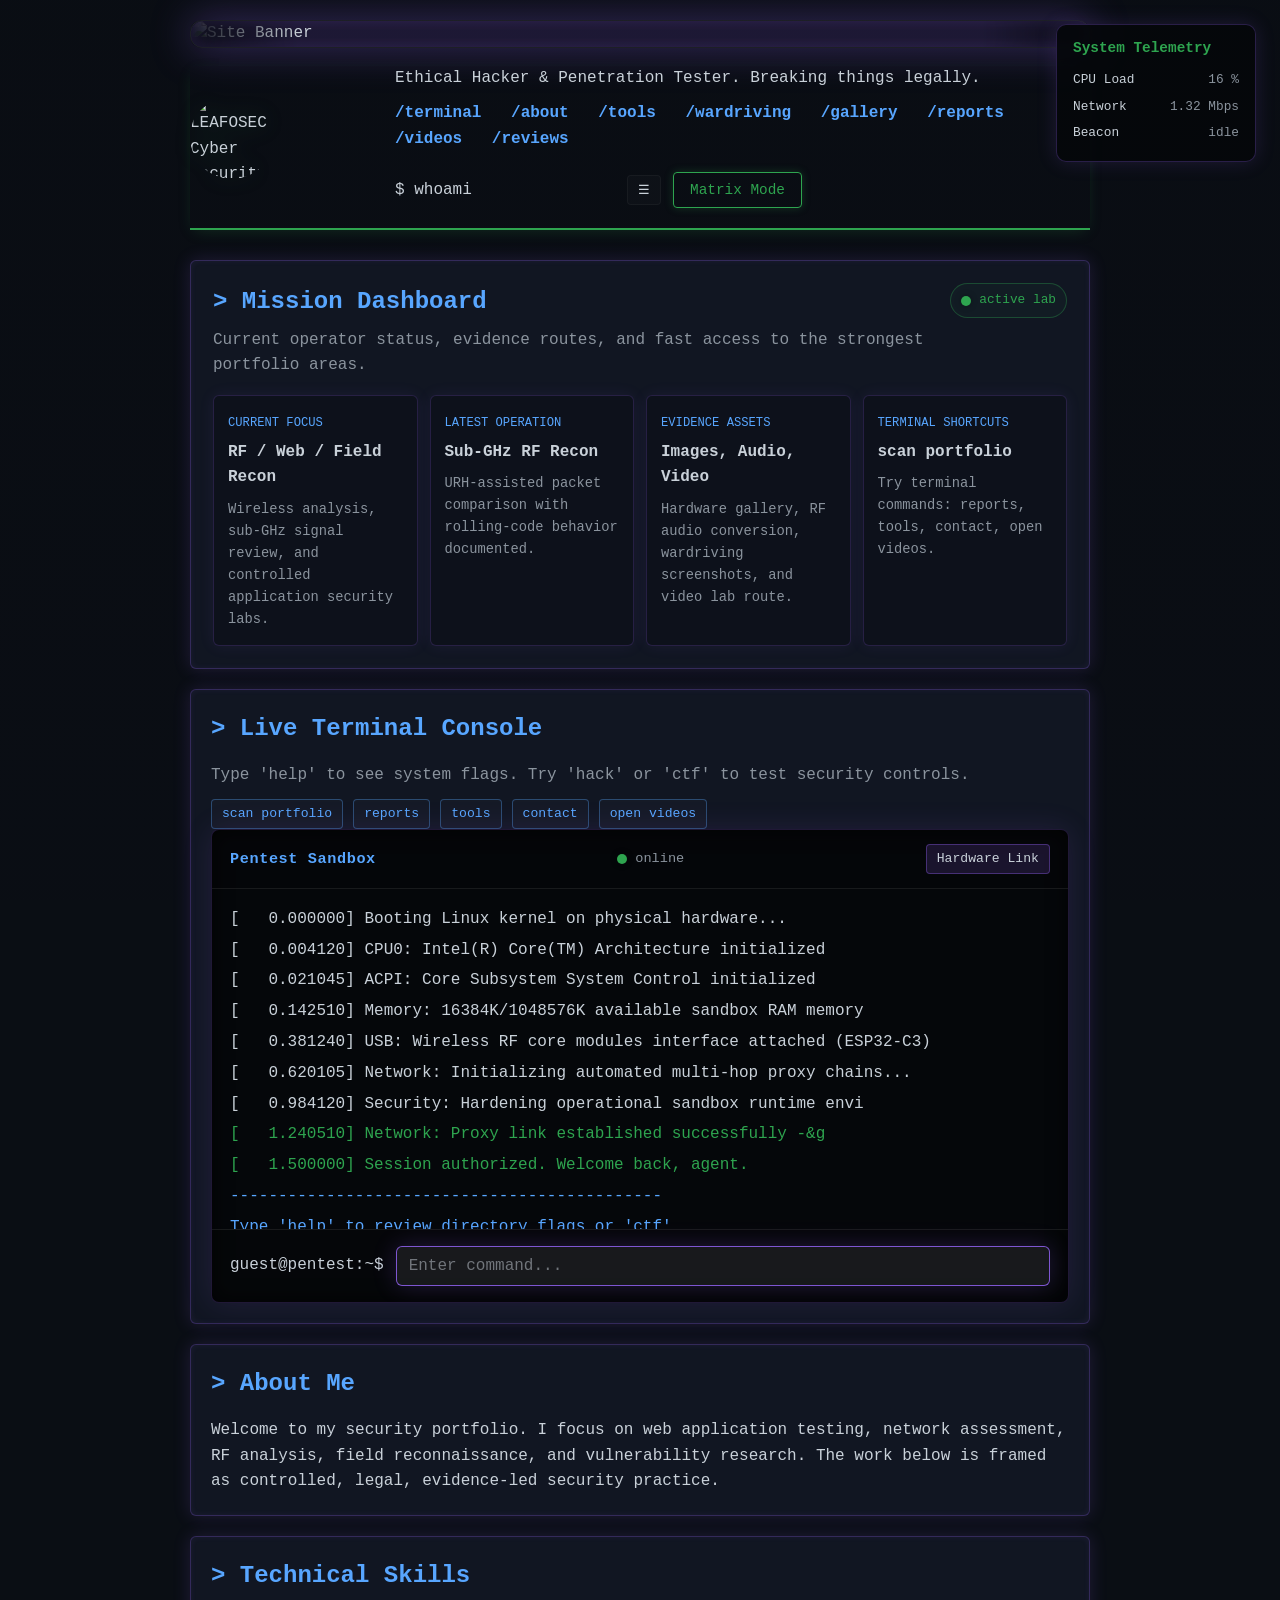
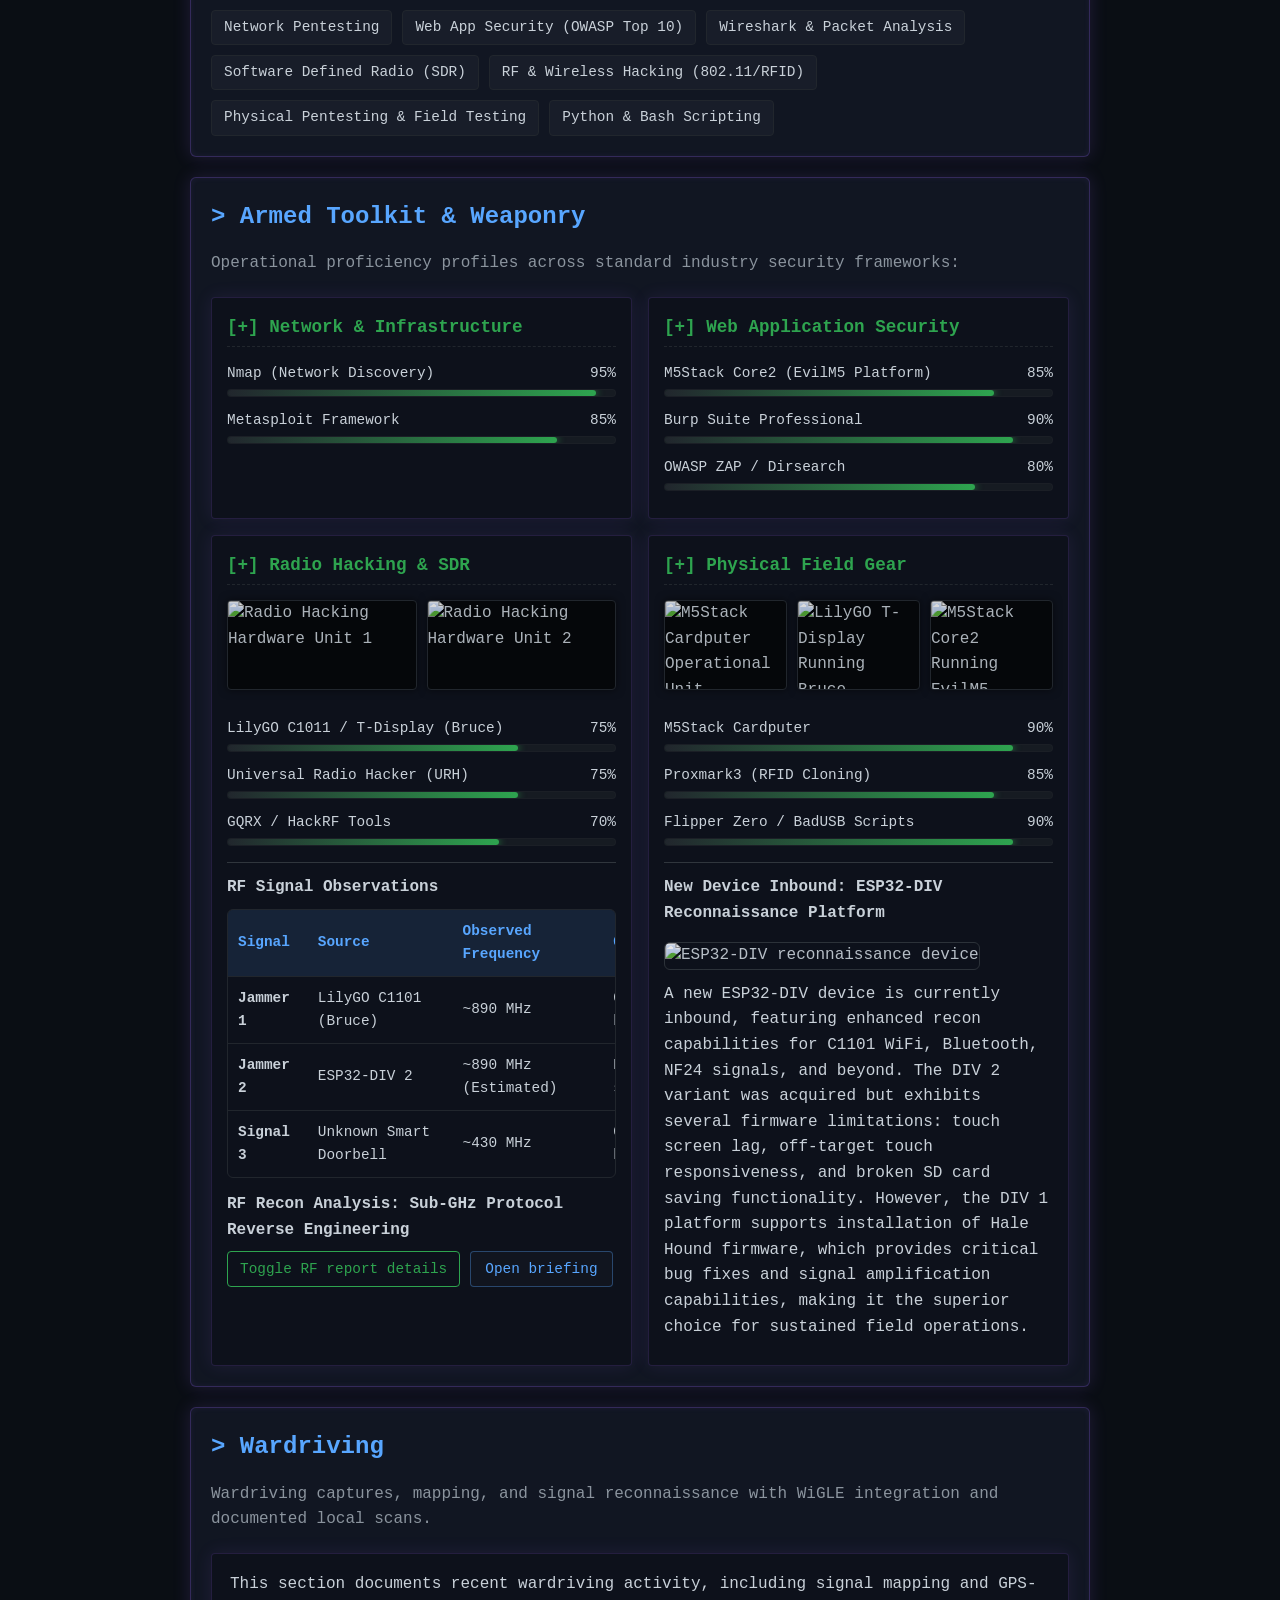
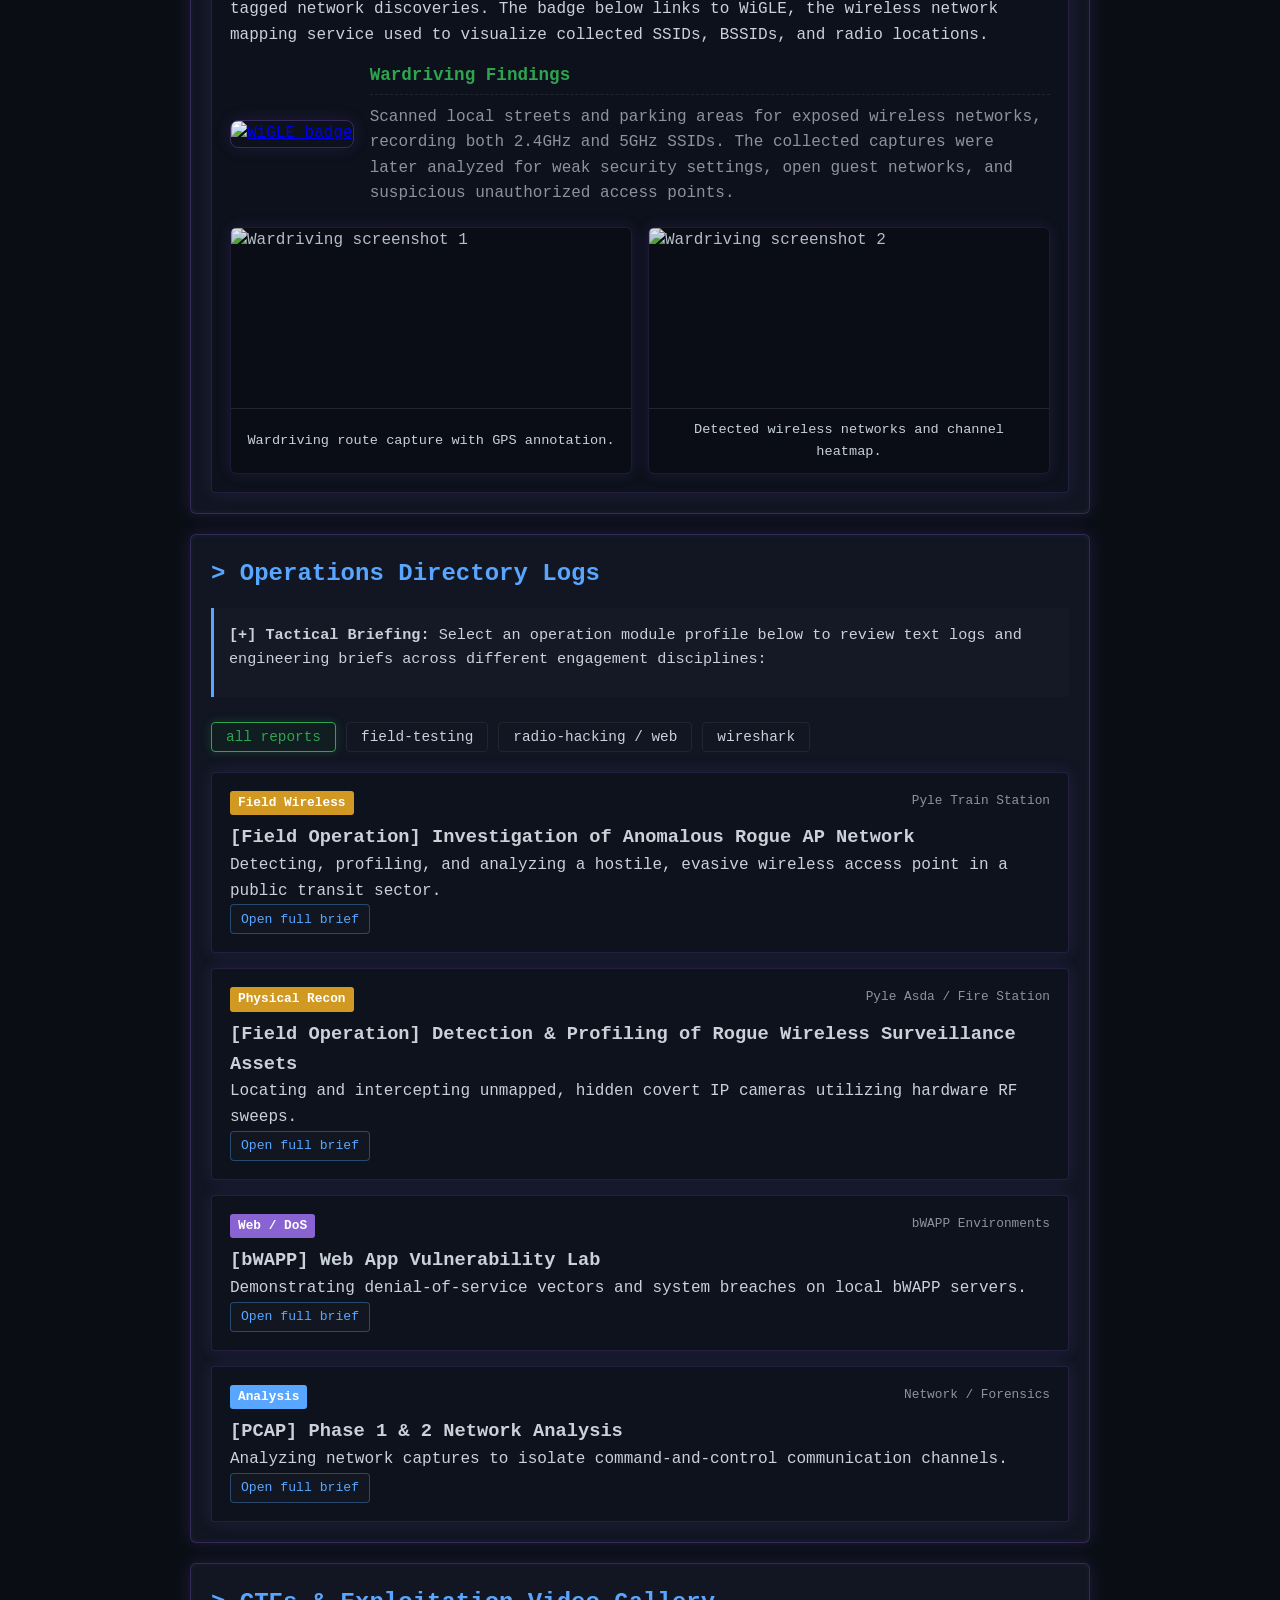
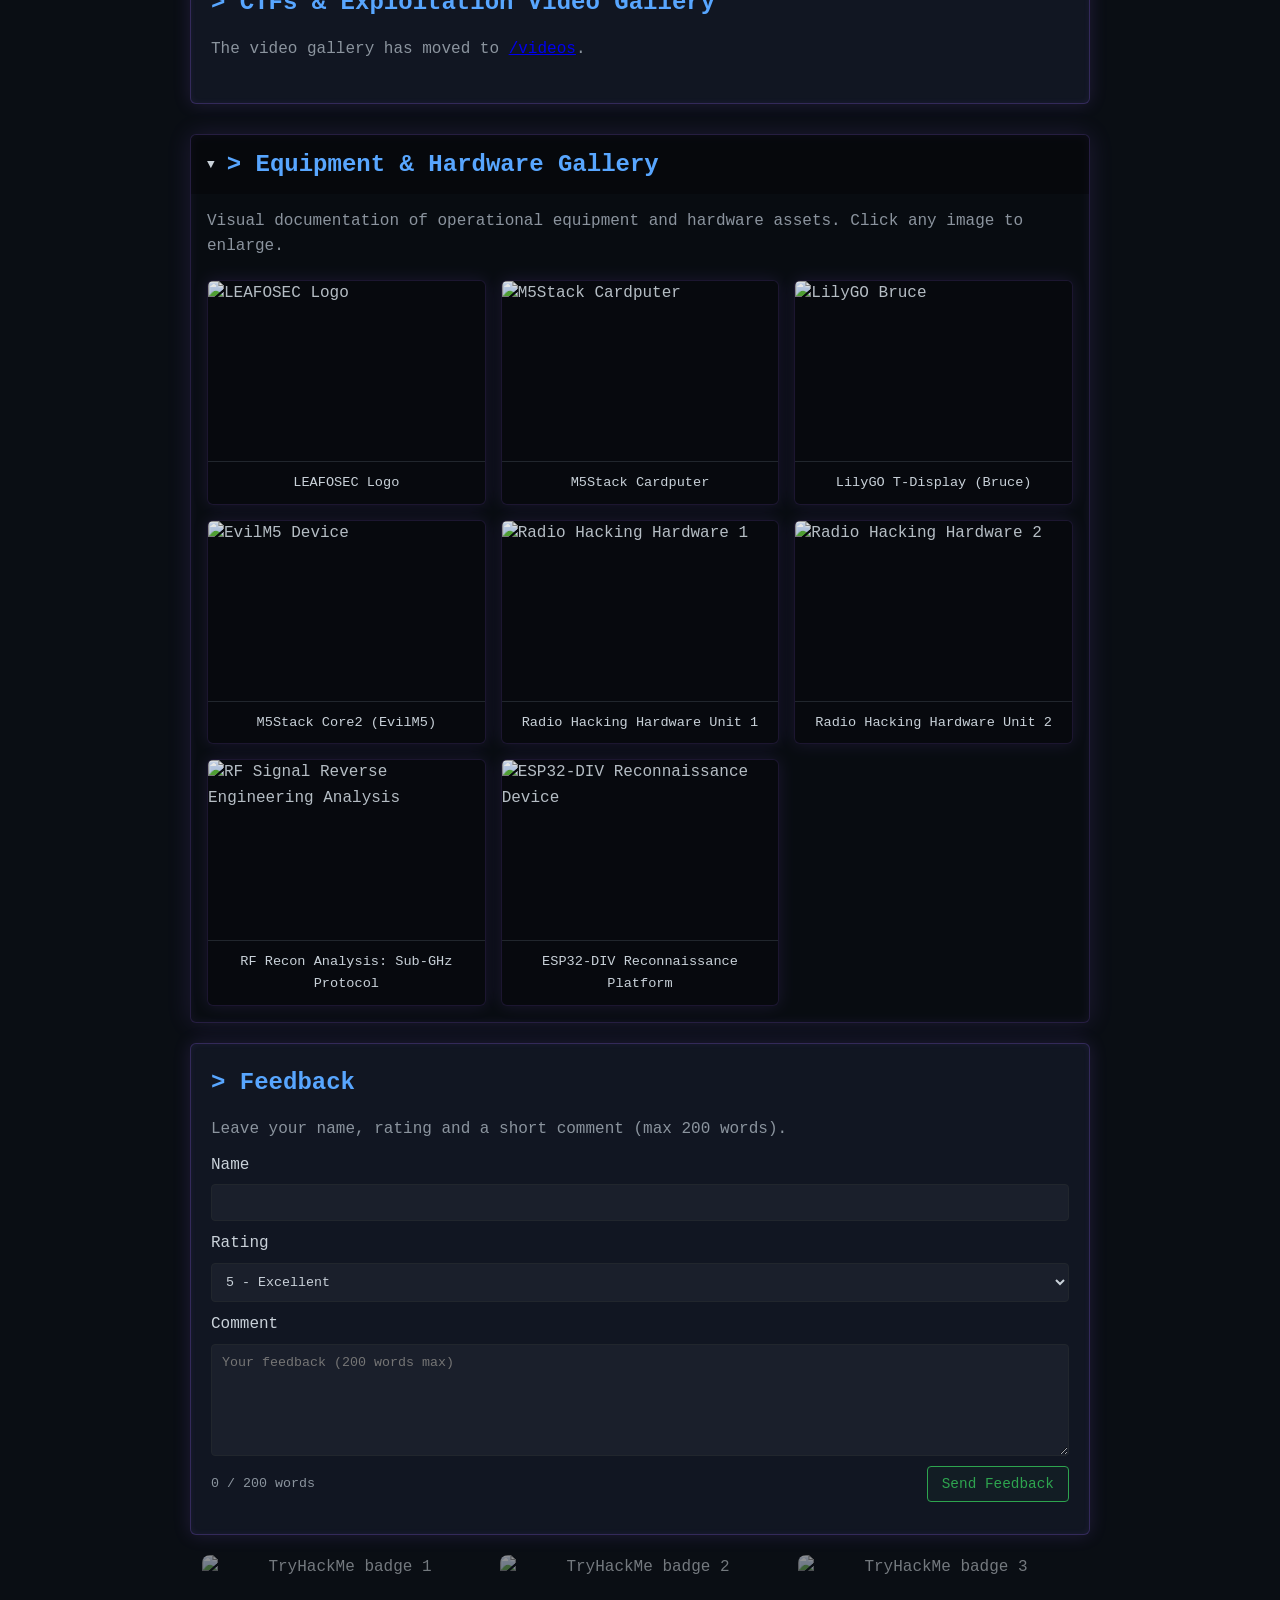
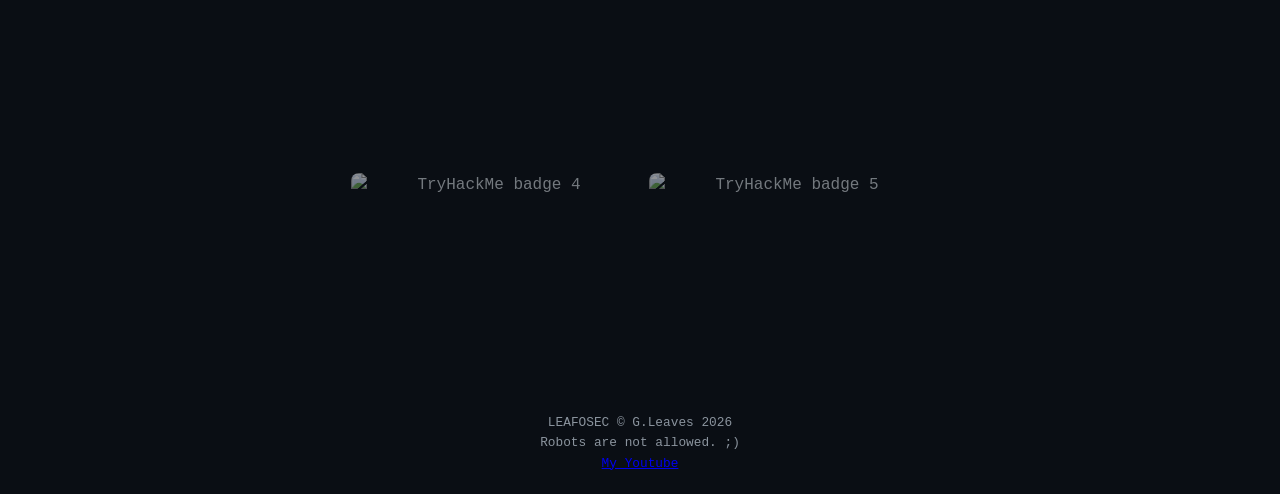
==== index.html @ d62eca30 "new" ====
<!DOCTYPE html>
<html lang="en">

<head>
    <meta charset="UTF-8">
    <meta name="viewport" content="width=device-width, initial-scale=1.0">
    <title>Pentest Portfolio | Ethical Hacker</title>
    <link rel="stylesheet" href="style.css">

    <link rel="icon" href="leafo.jpg" type="image/jpeg">
    <link rel="apple-touch-icon" href="images/leafo.jpg">

    <meta name="theme-color" content="#0a0e14">
</head>

<body class="dark-theme layout-desktop">

    <div class="system-telemetry" id="system-telemetry" aria-live="polite" aria-atomic="true">
        <h4>System Telemetry</h4>
        <div><span>CPU Load</span><span id="telemetry-cpu">12%</span></div>
        <div><span>Network</span><span id="telemetry-net">1.2 Mbps</span></div>
        <div><span>Beacon</span><span id="telemetry-beacon">active</span></div>
    </div>

    <div class="container">

        <div class="site-banner">
            <img src="images/banner.png" alt="Site Banner" class="banner-image">
        </div>

        <!-- Header Section with Profile & Navigation -->
        <header>
            <div class="header-main-flex">
                <div class="logo-frame">
                    <!-- Your LEAFOSEC Cyber-Crest Logo File Asset Hook -->
                    <img src="images/leafo.jpg" alt="LEAFOSEC Cyber Security Crest Logo" id="portfolio-logo">
                </div>
                <div class="header-text">
                    <p>Ethical Hacker & Penetration Tester. Breaking things legally.</p>
                    <nav>
                        <a href="#interactive-terminal">/terminal</a>
                        <a href="#about">/about</a>
                        <a href="#tools-arsenal">/tools</a>
                        <a href="#wardriving">/wardriving</a>
                        <a href="#image-gallery">/gallery</a>
                        <a href="#writeups">/reports</a>
                        <a href="videos.html">/videos</a>
                        <a href="reviews.html">/reviews</a>
                    </nav>
                    <div class="header-top">
                        <div id="text-target" class="header-typing">
                        </div>
                        <div class="layout-hamburger">
                            <button id="layout-toggle-btn" class="layout-hamburger-btn" type="button"
                                aria-expanded="false" aria-controls="layout-dropdown">☰</button>
                            <div id="layout-dropdown" class="layout-dropdown" aria-hidden="true">
                                <button id="layout-desktop-btn" class="layout-btn" type="button"
                                    title="Desktop layout">Desktop</button>
                                <button id="layout-tablet-btn" class="layout-btn" type="button"
                                    title="Tablet layout">Tablet</button>
                                <button id="layout-mobile-btn" class="layout-btn" type="button"
                                    title="Mobile layout">Mobile</button>
                            </div>
                        </div>
                        <button id="theme-toggle" class="btn btn-primary" type="button">Matrix Mode</button>
                    </div>
                </div>
            </div>
        </header>

        <main>
            <section id="mission-dashboard" class="mission-dashboard">
                <div class="dashboard-heading">
                    <div>
                        <h2>> Mission Dashboard</h2>
                        <p class="muted-text">Current operator status, evidence routes, and fast access to the strongest
                            portfolio areas.</p>
                    </div>
                    <div class="dashboard-state">
                        <span class="status-dot active"></span>
                        active lab
                    </div>
                </div>

                <div class="dashboard-grid">
                    <article class="metric-card">
                        <span class="metric-label">Current Focus</span>
                        <strong>RF / Web / Field Recon</strong>
                        <p>Wireless analysis, sub-GHz signal review, and controlled application security labs.</p>
                    </article>
                    <article class="metric-card">
                        <span class="metric-label">Latest Operation</span>
                        <strong>Sub-GHz RF Recon</strong>
                        <p>URH-assisted packet comparison with rolling-code behavior documented.</p>
                    </article>
                    <article class="metric-card">
                        <span class="metric-label">Evidence Assets</span>
                        <strong>Images, Audio, Video</strong>
                        <p>Hardware gallery, RF audio conversion, wardriving screenshots, and video lab route.</p>
                    </article>
                    <article class="metric-card">
                        <span class="metric-label">Terminal Shortcuts</span>
                        <strong>scan portfolio</strong>
                        <p>Try terminal commands: <code>reports</code>, <code>tools</code>, <code>contact</code>,
                            <code>open videos</code>.
                        </p>
                    </article>
                </div>
            </section>

            <!-- SECTION 1: Console Terminal Mini-Game Container Block -->
            <section id="interactive-terminal">
                <h2>> Live Terminal Console</h2>
                <p class="muted-text terminal-intro">Type 'help' to see system flags. Try 'hack' or 'ctf' to
                    test security controls.</p>

                <div class="terminal-quick-actions" aria-label="Terminal quick commands">
                    <button class="btn btn-ghost btn-small terminal-command-btn" type="button"
                        data-command="scan portfolio">scan portfolio</button>
                    <button class="btn btn-ghost btn-small terminal-command-btn" type="button"
                        data-command="reports">reports</button>
                    <button class="btn btn-ghost btn-small terminal-command-btn" type="button"
                        data-command="tools">tools</button>
                    <button class="btn btn-ghost btn-small terminal-command-btn" type="button"
                        data-command="contact">contact</button>
                    <button class="btn btn-ghost btn-small terminal-command-btn" type="button"
                        data-command="open videos">open videos</button>
                </div>

                <div id="terminal" class="terminal-console">
                    <div class="terminal-console-header">
                        <div class="terminal-title">Pentest Sandbox</div>
                        <div class="terminal-status"><span class="status-dot active"></span> online</div>
                        <div class="terminal-actions">
                            <button id="hardware-link-btn" class="btn btn-terminal btn-small" type="button">Hardware
                                Link</button>
                        </div>
                    </div>
                    <div id="terminal-body" class="terminal-body">
                        <div id="terminal-output" class="terminal-output" role="log" aria-live="polite"
                            aria-atomic="false">
                            <div class="terminal-welcome">Session initiated. Welcome back, agent.</div>
                        </div>
                    </div>
                    <div class="terminal-footer">
                        <span class="prompt">guest@pentest:~$</span>
                        <input type="text" id="terminal-input" autofocus autocomplete="off" spellcheck="false"
                            placeholder="Enter command..." aria-label="Terminal command input">
                    </div>
                </div>
            </section>

            <!-- SECTION 2: About Me Profile Section -->
            <section id="about">
                <h2>> About Me</h2>
                <p>Welcome to my security portfolio. I focus on web application testing, network assessment, RF
                    analysis,
                    field reconnaissance, and vulnerability research. The work below is framed as controlled, legal,
                    evidence-led security practice.</p>
            </section>
            <!-- General Technical Skills Tags -->
            <section id="skills">
                <h2>> Technical Skills</h2>
                <div class="tags">
                    <span class="tag">Network Pentesting</span>
                    <span class="tag">Web App Security (OWASP Top 10)</span>
                    <span class="tag">Wireshark & Packet Analysis</span>
                    <span class="tag">Software Defined Radio (SDR)</span>
                    <span class="tag">RF & Wireless Hacking (802.11/RFID)</span>
                    <span class="tag">Physical Pentesting & Field Testing</span>
                    <span class="tag">Python & Bash Scripting</span>
                </div>
            </section>

            <!-- SECTION 3: Corrected Pentest Tools Toolkit Alignment -->
            <section id="tools-arsenal">
                <h2>> Armed Toolkit & Weaponry</h2>
                <p style="color: #8b949e; margin-bottom: 20px;">Operational proficiency profiles across standard
                    industry security frameworks:</p>

                <div class="tools-grid">
                    <!-- Category 1: Network Infrastructure -->
                    <div class="tool-category-card">
                        <h3>[+] Network & Infrastructure</h3>
                        <div class="tool-item">
                            <div class="tool-info"><span>Nmap (Network Discovery)</span><span>95%</span></div>
                            <div class="progress-bg">
                                <div class="progress-fill" style="width: 95%;"></div>
                            </div>
                        </div>
                        <div class="tool-item">
                            <div class="tool-info"><span>Metasploit Framework</span><span>85%</span></div>
                            <div class="progress-bg">
                                <div class="progress-fill" style="width: 85%;"></div>
                            </div>
                        </div>
                    </div>

                    <!-- Category 2: Web App Security (Matches your EvilM5 image) -->
                    <div class="tool-category-card">
                        <h3>[+] Web Application Security</h3>

                        <!-- (preview removed per request) -->

                        <div class="tool-item">
                            <div class="tool-info"><span>M5Stack Core2 (EvilM5 Platform)</span><span>85%</span></div>
                            <div class="progress-bg">
                                <div class="progress-fill" style="width: 85%;"></div>
                            </div>
                        </div>
                        <div class="tool-item">
                            <div class="tool-info"><span>Burp Suite Professional</span><span>90%</span></div>
                            <div class="progress-bg">
                                <div class="progress-fill" style="width: 90%;"></div>
                            </div>
                        </div>
                        <div class="tool-item">
                            <div class="tool-info"><span>OWASP ZAP / Dirsearch</span><span>80%</span></div>
                            <div class="progress-bg">
                                <div class="progress-fill" style="width: 80%;"></div>
                            </div>
                        </div>
                    </div>

                    <!-- Category 3: Radio Hacking & SDR (Matches your LilyGO Bruce image) -->
                    <div class="tool-category-card">
                        <h3>[+] Radio Hacking & SDR</h3>

                        <div class="tool-media-previews-row">
                            <div class="tool-media-preview">
                                <img src="images/RH1.png" alt="Radio Hacking Hardware Unit 1" class="tool-img">
                            </div>
                            <div class="tool-media-preview">
                                <img src="images/RH2.png" alt="Radio Hacking Hardware Unit 2" class="tool-img">
                            </div>
                        </div>

                        <div class="tool-item">
                            <div class="tool-info"><span>LilyGO C1011 / T-Display (Bruce)</span><span>75%</span></div>
                            <div class="progress-bg">
                                <div class="progress-fill" style="width: 75%;"></div>
                            </div>
                        </div>
                        <div class="tool-item">
                            <div class="tool-info"><span>Universal Radio Hacker (URH)</span><span>75%</span></div>
                            <div class="progress-bg">
                                <div class="progress-fill" style="width: 75%;"></div>
                            </div>
                        </div>
                        <div class="tool-item">
                            <div class="tool-info"><span>GQRX / HackRF Tools</span><span>70%</span></div>
                            <div class="progress-bg">
                                <div class="progress-fill" style="width: 70%;"></div>
                            </div>
                        </div>

                        <div style="margin-top: 16px; padding-top: 12px; border-top: 1px solid #30363d;">
                            <p style="margin: 0 0 8px 0; font-weight: 600; color: var(--text-main);">RF Signal
                                Observations</p>
                            <div class="responsive-table">
                                <table>
                                    <thead>
                                        <tr>
                                            <th>Signal</th>
                                            <th>Source</th>
                                            <th>Observed Frequency</th>
                                            <th>Characteristics</th>
                                        </tr>
                                    </thead>
                                    <tbody>
                                        <tr>
                                            <td><strong>Jammer 1</strong></td>
                                            <td>LilyGO C1101 (Bruce)</td>
                                            <td>~890 MHz</td>
                                            <td>Clean, low-power; consistent binary output.</td>
                                        </tr>
                                        <tr>
                                            <td><strong>Jammer 2</strong></td>
                                            <td>ESP32-DIV 2</td>
                                            <td>~890 MHz (Estimated)</td>
                                            <td>High-noise, square-wave, dense signal patterns.</td>
                                        </tr>
                                        <tr>
                                            <td><strong>Signal 3</strong></td>
                                            <td>Unknown Smart Doorbell</td>
                                            <td>~430 MHz</td>
                                            <td>Clean, repeating patterns; high signal integrity.</td>
                                        </tr>
                                    </tbody>
                                </table>
                            </div>

                            <p style="margin: 14px 0 8px 0; font-weight: 600; color: var(--text-main);">RF Recon
                                Analysis: Sub-GHz Protocol Reverse Engineering</p>
                            <div class="action-row">
                                <button class="btn btn-primary report-toggle-btn" type="button"
                                    data-target="rf-report-details">Toggle RF
                                    report details</button>
                                <button class="btn btn-ghost report-modal-btn" type="button" data-report="rf">Open
                                    briefing</button>
                            </div>
                            <div id="rf-report-details" class="report-content" onclick="event.stopPropagation();">
                                <div class="media-container" style="margin: 8px 0 12px 0;">
                                    <img src="images/RFrecon1.png" alt="RF signal reverse engineering analysis"
                                        class="gallery-img"
                                        style="width: 100%; max-width: 100%; border: 1px solid #30363d; border-radius: 6px; cursor: pointer;">
                                </div>
                                <h5 style="margin: 8px 0 6px 0;">1. Executive Summary</h5>
                                <p style="margin: 0 0 8px 0; color: var(--text-main);">This report documents the ongoing
                                    reverse-engineering process of an unidentified sub-GHz IoT device captured via the
                                    M5Stack Cardputer. The analysis was conducted using Universal Radio Hacker (URH) to
                                    demystify packet structure, modulation, and cryptographic properties.</p>
                                <h5 style="margin: 8px 0 6px 0;">2. Methodology</h5>
                                <ul style="margin: 0 0 8px 0; padding-left: 20px; color: var(--text-main);">
                                    <li><strong>Data Collection:</strong> Raw sub-GHz signals were captured in the field
                                        using the M5Stack Cardputer.</li>
                                    <li><strong>Preprocessing:</strong> Captured files were imported into URH, where the
                                        Samples/Symbol and Threshold settings were calibrated to align the raw waveform
                                        with
                                        digital logic.</li>
                                    <li><strong>Comparative Analysis:</strong> Multiple captures were grouped and
                                        processed
                                        using the Mark Diffs functionality to isolate static identifiers from dynamic
                                        payloads.</li>
                                </ul>
                                <h5 style="margin: 8px 0 6px 0;">3. Technical Findings</h5>
                                <ul style="margin: 0 0 8px 0; padding-left: 20px; color: var(--text-main);">
                                    <li><strong>Protocol Classification:</strong> The signal was identified as a Rolling
                                        Code (Dynamic) Protocol. This conclusion is based on the observation that the
                                        entire
                                        packet structure exhibits bit-level variations across consecutive captures,
                                        indicating the presence of a sequence counter and encrypted payload.</li>
                                    <li><strong>Packet Structure:</strong> The identified sequence (<code>d7 2a</code>
                                        or
                                        <code>ed cf</code>) acts as the synchronization layer, signaling the receiver to
                                        initiate message processing.
                                    </li>
                                    <li><strong>Payload Dynamics:</strong> Comparison across multiple signals confirms
                                        that
                                        the protocol does not utilize static identification for the data transmission,
                                        necessitating cryptographic analysis for further deconstruction.</li>
                                </ul>
                                <h5 style="margin: 8px 0 6px 0;">4. Observed Limitations</h5>
                                <ul style="margin: 0 0 14px 0; padding-left: 20px; color: var(--text-main);">
                                    <li>The Mark Diffs tool highlighted the entire packet as variable, which precludes a
                                        simple replay attack.</li>
                                    <li>Current analysis indicates that the sequence counter and command data are likely
                                        encapsulated within an encrypted block, preventing immediate human-readable
                                        decoding
                                        without the underlying algorithm or master key.</li>
                                </ul>

                                <p style="margin: 14px 0 8px 0; font-weight: 600; color: var(--text-main);">RF Key Fob
                                    Signal: Audible Pitch Conversion</p>
                                <p style="margin: 0 0 10px 0; color: var(--text-main);">Raw RF key fob signal captured
                                    at
                                    ~433 MHz, converted and transposed to audible frequency range for pattern analysis
                                    and
                                    acoustic signature documentation. This audio representation reveals the underlying
                                    modulation structure and timing patterns that would otherwise be invisible to human
                                    perception.</p>
                                <p>!cat secret!</p>
                                <div
                                    style="margin: 10px 0; padding: 10px; background-color: #0d1117; border-radius: 6px; border: 1px solid #30363d;">
                                    <audio controls style="width: 100%; max-width: 100%;">
                                        <source src="audio/RFaudio.wav" type="audio/wav">
                                        Your browser does not support the audio element.
                                    </audio>
                                </div>
                            </div>
                        </div>
                    </div>

                    <!-- Category 4: Physical Field Testing (Matches your Cardputer image) -->
                    <div class="tool-category-card">
                        <h3>[+] Physical Field Gear</h3>

                        <!-- Fixed Location: Cardputer belongs under Physical Field Gear -->
                        <div class="tool-media-previews-row">
                            <div class="tool-media-preview">
                                <img src="images/cardputer1.jpg" alt="M5Stack Cardputer Operational Unit"
                                    class="tool-img">
                            </div>
                            <div class="tool-media-preview">
                                <img src="images/bruce.jpg" alt="LilyGO T-Display Running Bruce Firmware"
                                    class="tool-img">
                            </div>
                            <div class="tool-media-preview">
                                <img src="images/evilm5.jpg" alt="M5Stack Core2 Running EvilM5 Firmware"
                                    class="tool-img">
                            </div>
                        </div>

                        <div class="tool-item">
                            <div class="tool-info"><span>M5Stack Cardputer</span><span>90%</span></div>
                            <div class="progress-bg">
                                <div class="progress-fill" style="width: 90%;"></div>
                            </div>
                        </div>
                        <div class="tool-item">
                            <div class="tool-info"><span>Proxmark3 (RFID Cloning)</span><span>85%</span></div>
                            <div class="progress-bg">
                                <div class="progress-fill" style="width: 85%;"></div>
                            </div>
                        </div>
                        <div class="tool-item">
                            <div class="tool-info"><span>Flipper Zero / BadUSB Scripts</span><span>90%</span></div>
                            <div class="progress-bg">
                                <div class="progress-fill" style="width: 90%;"></div>
                            </div>
                        </div>

                        <div style="margin-top: 16px; padding-top: 12px; border-top: 1px solid #30363d;">
                            <p style="margin: 0 0 8px 0; font-weight: 600; color: var(--text-main);">New Device Inbound:
                                ESP32-DIV Reconnaissance Platform</p>
                            <div style="margin: 8px 0 12px 0; display: inline-block;">
                                <img src="images/espdiv.png" alt="ESP32-DIV reconnaissance device" class="gallery-img"
                                    style="width: 120px; height: auto; border: 1px solid #30363d; border-radius: 6px; cursor: pointer;">
                            </div>
                            <p style="margin: 0 0 10px 0; color: var(--text-main);">A new ESP32-DIV device is currently
                                inbound, featuring enhanced recon capabilities for C1101 WiFi, Bluetooth, NF24 signals,
                                and beyond. The DIV 2 variant was acquired but exhibits several firmware limitations:
                                touch screen lag, off-target touch responsiveness, and broken SD card saving
                                functionality. However, the DIV 1 platform supports installation of Hale Hound firmware,
                                which provides critical bug fixes and signal amplification capabilities, making it the
                                superior choice for sustained field operations.</p>
                        </div>
                    </div>
                </div>
            </section>

            <section id="wardriving">
                <h2>> Wardriving</h2>
                <p style="color: #8b949e; margin-bottom: 20px;">Wardriving captures, mapping, and signal reconnaissance
                    with WiGLE integration and documented local scans.</p>
                <div class="tool-category-card" style="padding: 18px;">
                    <p style="margin: 0 0 12px 0; color: var(--text-main);">This section documents recent wardriving
                        activity, including signal mapping and GPS-tagged network discoveries. The badge below links to
                        WiGLE, the wireless network mapping service used to visualize collected SSIDs, BSSIDs, and radio
                        locations.</p>
                    <div style="display: flex; flex-wrap: wrap; gap: 16px; align-items: center; margin-bottom: 20px;">
                        <a href="https://wigle.net" target="_blank" rel="noopener noreferrer"
                            style="display: inline-block; border: 1px solid rgba(153, 102, 255, 0.3); border-radius: 8px; overflow: hidden; box-shadow: 0 0 18px rgba(153, 102, 255, 0.12);">
                            <img border="0" src="https://wigle.net/bi/fXX0uhAVowNTaKTa3mvA2w.png" alt="WiGLE badge"
                                style="display: block; max-width: 100%; height: auto;">
                        </a>
                        <div style="flex: 1 1 320px; min-width: 280px;">
                            <h3 style="margin: 0 0 10px 0; color: var(--accent);">Wardriving Findings</h3>
                            <p style="margin: 0; color: #8b949e;">Scanned local streets and parking areas for exposed
                                wireless networks, recording both 2.4GHz and 5GHz SSIDs. The collected captures were
                                later analyzed for weak security settings, open guest networks, and suspicious
                                unauthorized access points.</p>
                        </div>
                    </div>
                    <div class="gallery-grid"
                        style="grid-template-columns: repeat(auto-fit, minmax(240px, 1fr)); gap: 16px;">
                        <div class="gallery-item">
                            <img src="images/wardriving1.png" alt="Wardriving screenshot 1" class="gallery-img">
                            <p class="gallery-caption">Wardriving route capture with GPS annotation.</p>
                        </div>
                        <div class="gallery-item">
                            <img src="images/wardriving2.png" alt="Wardriving screenshot 2" class="gallery-img">
                            <p class="gallery-caption">Detected wireless networks and channel heatmap.</p>
                        </div>
                    </div>
                </div>
            </section>

            <!-- SECTION 4: Specialized Operations Text Log Directory -->
            <section id="writeups">
                <h2>> Operations Directory Logs</h2>

                <div class="ops-brief">
                    <p><strong>[+] Tactical Briefing:</strong> Select an operation module profile below to review text
                        logs and engineering briefs across different engagement disciplines:</p>
                </div>

                <!-- Interactive Filter Tabs -->
                <div class="filter-menu">
                    <button class="filter-btn active" type="button" onclick="filterCategory('all', event)">all
                        reports</button>
                    <button class="filter-btn" type="button"
                        onclick="filterCategory('physical', event)">field-testing</button>
                    <button class="filter-btn" type="button" onclick="filterCategory('sdr', event)">radio-hacking /
                        web</button>
                    <button class="filter-btn" type="button"
                        onclick="filterCategory('forensics', event)">wireshark</button>
                </div>

                <div class="writeup-grid">

                    <!-- FIELD OP 1: Pyle Train Station -->
                    <div class="writeup-card physical" onclick="toggleReport('report-field')">
                        <div class="card-meta">
                            <span class="difficulty hard" style="background: #d29922;">Field Wireless</span>
                            <span class="platform">Pyle Train Station</span>
                        </div>
                        <h3>[Field Operation] Investigation of Anomalous Rogue AP Network</h3>
                        <p>Detecting, profiling, and analyzing a hostile, evasive wireless access point in a public
                            transit sector.</p>
                        <button class="btn btn-ghost btn-small report-modal-btn" type="button"
                            data-report="rogue-ap">Open full brief</button>
                        <div id="report-field" class="report-content" onclick="event.stopPropagation();">
                            <h4>[+] Field Intel Summary:</h4>
                            <div class="field-report-details">
                                <h5>1. Pyle Train Station Reconnaissance</h5>
                                <p>Probing conducted via mobile device hardened with an always-on VPN layer. Connection
                                    to the gateway routed traffic to a simplified captive portal login page. Fake
                                    credentials returned immediate submission failures, indicating credential harvesting
                                    hooks.</p>
                                <h5>2. Hardware Reconnaissance & RF Auditing</h5>
                                <p>Deployed an M5Stack Cardputer running EvilM5 / Bruce firmware alongside a LilyGO
                                    T-Display-S3 running Bruce firmware to map infrastructure. Confirmed isolated
                                    topology with 0 other connected hosts; port sweeps returned closed/filtered states.
                                </p>
                                <h5>3. Threat Actor Evasion Profiles</h5>
                                <p>MAC profiling points toward a weaponized Hak5 Wi-Fi Pineapple or custom ESP32 rogue
                                    framework. The node initiates automated targeted deauthentication frames to forcibly
                                    disconnect audit devices within a 3-minute window, followed by a total SSID dormancy
                                    cycle until the next day.</p>

                                <h5>4. REPORT ENDED</h5>
                                <p>Deployed an M5Stack Cardputer running EvilM5 / Bruce firmware alongside a LilyGO
                                    After heavy reconnaissance on this AP,
                                    I have decided to cease operations until better field devices can be obtained.
                                    The login mechanism for this device is too flimsy for credential harvesting.
                                    Even though this is a high-traffic area for potential victims, it is not worth
                                    reporting, as most who need internet are utilizing mobile data, which is the
                                    superior option in this case. AP rogue ending report for now!.
                                </p>
                            </div>
                        </div>
                    </div>

                    <!-- FIELD OP 2: Rogue CCTV (Pyle Asda / Fire Station) -->
                    <div class="writeup-card physical" onclick="toggleReport('report-field-cctv')">
                        <div class="card-meta">
                            <span class="difficulty hard" style="background: #d29922;">Physical Recon</span>
                            <span class="platform">Pyle Asda / Fire Station</span>
                        </div>
                        <h3>[Field Operation] Detection & Profiling of Rogue Wireless Surveillance Assets</h3>
                        <p>Locating and intercepting unmapped, hidden covert IP cameras utilizing hardware RF sweeps.
                        </p>
                        <button class="btn btn-ghost btn-small report-modal-btn" type="button" data-report="cctv">Open
                            full brief</button>
                        <div id="report-field-cctv" class="report-content" onclick="event.stopPropagation();">
                            <h4>[+] Covert Reconnaissance Briefing:</h4>
                            <div class="field-report-details">
                                <h5>1. Signature Profiling & Hardware Limitations</h5>
                                <p>Isolated an anomalous wireless signature near Pyle Asda. Probed using an M5Stack
                                    Cardputer running EvilM5. The device struggled to maintain a consistent lock due to
                                    the target's low duty cycle and aggressive power-saving sleep configurations,
                                    heavily pointing to an A9-style micro-spycam architecture.</p>
                                <h5>2. Traffic Analysis & Verification</h5>
                                <p>By shifting to scan for hidden ad-hoc infrastructure networks, the node footprint was
                                    isolated. The device continuously broadcasts status frames over the 2.4GHz spectrum,
                                    waiting for a localized receiver application to pull video feeds.</p>
                            </div>
                        </div>
                    </div>

                    <!-- Radiohacker / Web App Reports Card -->
                    <div class="writeup-card sdr" onclick="toggleReport('report-radio')">
                        <div class="card-meta">
                            <span class="difficulty hard" style="background: #8a63d2;">Web / DoS</span>
                            <span class="platform">bWAPP Environments</span>
                        </div>
                        <h3>[bWAPP] Web App Vulnerability Lab</h3>
                        <p>Demonstrating denial-of-service vectors and system breaches on local bWAPP servers.</p>
                        <button class="btn btn-ghost btn-small report-modal-btn" type="button" data-report="bwapp">Open
                            full brief</button>
                        <div id="report-radio" class="report-content" onclick="event.stopPropagation();">
                            <h4>[+] Exploitation Log Summary:</h4>
                            <p>Successfully executed localized application layer stress assessments, profiling threshold
                                constraints, session token vulnerabilities, and authentication bypass behaviors inside
                                unhardened testing sandboxes.</p>
                        </div>
                    </div>

                    <!-- Wireshark Card -->
                    <div class="writeup-card forensics" onclick="toggleReport('report-wireshark')">
                        <div class="card-meta">
                            <span class="difficulty easy" style="background: #58a6ff;">Analysis</span>
                            <span class="platform">Network / Forensics</span>
                        </div>
                        <h3>[PCAP] Phase 1 & 2 Network Analysis</h3>
                        <p>Analyzing network captures to isolate command-and-control communication channels.</p>
                        <button class="btn btn-ghost btn-small report-modal-btn" type="button" data-report="pcap">Open
                            full brief</button>
                        <div id="report-wireshark" class="report-content" onclick="event.stopPropagation();">
                            <h4>[+] Forensics Packet Brief:</h4>
                            <p>Filtered traffic strings to trace malicious reverse-shell network hooks. Isolated
                                obfuscated TCP payload handshakes communicating outwards to an unmapped, external
                                listening gateway server.</p>
                        </div>
                    </div>

                </div>
            </section>
            <section id="ctf-gallery">
                <h2>> CTFs & Exploitation Video Gallery</h2>
                <p style="color: #8b949e; margin-bottom: 20px;">The video gallery has moved to <a
                        href="videos.html">/videos</a>.</p>
            </section>

            <section id="projects-view" style="display: none;">
                <h2>> Projects / Video Shell View</h2>
                <p style="color: #8b949e; margin-bottom: 16px;">Loaded shell-driven project navigation without page
                    refresh.</p>
                <div class="tool-category-card" style="padding: 18px;">
                    <p style="margin: 0 0 12px 0; color: var(--text-main);">This emulated shell view represents the
                        project gallery location in the portfolio. Use the native navigation or continue browsing the
                        site.</p>
                    <a href="videos.html" class="download-cyber-btn" style="display:inline-block;">Open Video
                        Gallery</a>
                </div>
            </section>

            <!-- SECTION 6: Collapsible Image Gallery -->
            <section id="image-gallery" class="collapsible-gallery">
                <button class="gallery-toggle" type="button" onclick="toggleGallery()">
                    <span class="toggle-icon">▼</span>
                    <h2 style="display: inline; margin: 0;">> Equipment & Hardware Gallery</h2>
                </button>
                <div class="gallery-content" id="gallery-content">
                    <p style="color: #8b949e; margin-bottom: 20px; margin-top: 15px;">Visual documentation of
                        operational equipment and
                        hardware assets. Click any image to enlarge.</p>

                    <div class="gallery-grid">
                        <div class="gallery-item">
                            <img src="images/leafo.jpg" alt="LEAFOSEC Logo" class="gallery-img">
                            <p class="gallery-caption">LEAFOSEC Logo</p>
                        </div>
                        <div class="gallery-item">
                            <img src="images/cardputer1.jpg" alt="M5Stack Cardputer" class="gallery-img">
                            <p class="gallery-caption">M5Stack Cardputer</p>
                        </div>
                        <div class="gallery-item">
                            <img src="images/bruce.jpg" alt="LilyGO Bruce" class="gallery-img">
                            <p class="gallery-caption">LilyGO T-Display (Bruce)</p>
                        </div>
                        <div class="gallery-item">
                            <img src="images/evilm5.jpg" alt="EvilM5 Device" class="gallery-img">
                            <p class="gallery-caption">M5Stack Core2 (EvilM5)</p>
                        </div>
                        <div class="gallery-item">
                            <img src="images/RH1.png" alt="Radio Hacking Hardware 1" class="gallery-img">
                            <p class="gallery-caption">Radio Hacking Hardware Unit 1</p>
                        </div>
                        <div class="gallery-item">
                            <img src="images/RH2.png" alt="Radio Hacking Hardware 2" class="gallery-img">
                            <p class="gallery-caption">Radio Hacking Hardware Unit 2</p>
                        </div>
                        <div class="gallery-item">
                            <img src="images/RFrecon1.png" alt="RF Signal Reverse Engineering Analysis"
                                class="gallery-img">
                            <p class="gallery-caption">RF Recon Analysis: Sub-GHz Protocol</p>
                        </div>
                        <div class="gallery-item">
                            <img src="images/espdiv.png" alt="ESP32-DIV Reconnaissance Device" class="gallery-img">
                            <p class="gallery-caption">ESP32-DIV Reconnaissance Platform</p>
                        </div>
                    </div>
                </div>
            </section>
        </main>



        <!-- Feedback Form (Netlify-ready + shared reviews function) -->
        <section id="feedback">
            <h2>>&nbsp;Feedback</h2>
            <p class="muted-text feedback-copy">Leave your name, rating and a short comment (max 200 words).
            </p>

            <form name="feedback" id="feedback-form" method="POST" data-netlify="true" netlify-honeypot="bot-field">
                <input type="hidden" name="form-name" value="feedback">
                <p style="display:none;"><label>Don’t fill this out if you're human: <input name="bot-field"></label>
                </p>

                <label class="form-field">Name
                    <input class="form-control" type="text" name="name" required>
                </label>

                <label class="form-field">Rating
                    <select class="form-control" name="rating" required>
                        <option value="5">5 - Excellent</option>
                        <option value="4">4 - Good</option>
                        <option value="3">3 - Okay</option>
                        <option value="2">2 - Poor</option>
                        <option value="1">1 - Terrible</option>
                    </select>
                </label>

                <label class="form-field">Comment
                    <textarea id="feedback-comment" name="comment" rows="6" required class="form-control"
                        placeholder="Your feedback (200 words max)"></textarea>
                </label>

                <div class="form-actions">
                    <small id="comment-counter" class="muted-text">0 / 200 words</small>
                    <button type="submit" id="feedback-submit" class="btn btn-primary">Send Feedback</button>
                </div>
            </form>
        </section>


        <!-- THM Badges - just above copyright, no box, faded -->
        <div id="thm-badges">
            <div class="thm-grid">
                <div class="thm-item">
                    <img src="images/thm.png" alt="TryHackMe badge 1" loading="lazy">
                </div>
                <div class="thm-item">
                    <img src="images/thm2.png" alt="TryHackMe badge 2" loading="lazy">
                </div>
                <div class="thm-item">
                    <img src="images/thm3.png" alt="TryHackMe badge 3" loading="lazy">
                </div>
                <div class="thm-item">
                    <img src="images/thm4.png" alt="TryHackMe badge 4" loading="lazy">
                </div>
                <div class="thm-item">
                    <img src="images/thm6.png" alt="TryHackMe badge 5" loading="lazy">
                </div>
            </div>
        </div>

        <footer>
            <p>LEAFOSEC &copy; G.Leaves 2026</p>
            <p>Robots are not allowed. ;)</p>
            <a href="https://www.youtube.com/channel/UCm9PD1iWNE7KgPV2b4UKaNA">My Youtube</a>
        </footer>

    </div> <!-- Closing Container -->

    <!-- Image modal for preview zoom -->
    <div id="img-modal" class="img-modal" aria-hidden="true">
        <div class="img-modal-wrapper">
            <button class="img-modal-close" type="button" aria-label="Close image">×</button>
            <img class="img-modal-content" id="img-modal-img" alt="">
            <div id="img-modal-caption" class="img-modal-caption"></div>
        </div>
    </div>

    <div id="report-modal" class="report-modal" aria-hidden="true" role="dialog" aria-modal="true"
        aria-labelledby="report-modal-title">
        <div class="report-modal-panel">
            <button class="report-modal-close" type="button" aria-label="Close report">×</button>
            <div class="report-modal-kicker" id="report-modal-kicker">Operation Brief</div>
            <h2 id="report-modal-title">Report</h2>
            <p id="report-modal-summary" class="muted-text"></p>
            <div class="brief-columns">
                <div>
                    <h3>Evidence</h3>
                    <ul id="report-modal-evidence"></ul>
                </div>
                <div>
                    <h3>Skills Demonstrated</h3>
                    <ul id="report-modal-skills"></ul>
                </div>
            </div>
            <div class="report-modal-body" id="report-modal-body"></div>
        </div>
    </div>

    <script src="script.js"></script>
</body>

</html>
---- style.css ----
/* Enhanced Cyber-Glow Palette Themes Management */
.dark-theme {
    --bg-main: #0a0e14;
    --bg-section: #111622;
    --bg-terminal: #05070a;
    --text-main: #c9d1d9;
    --accent: #2ea44f;
    --link: #58a6ff;
    --border: #21262d;
    --glow: rgba(46, 164, 79, 0.25);
    --text-glow: none;
}

.matrix-theme {
    --bg-main: #000000;
    --bg-section: #050505;
    --bg-terminal: #000000;
    --text-main: #00ff00;
    --accent: #00ff00;
    --link: #00ffbf;
    --border: #00ff00;
    --glow: rgba(0, 255, 0, 0.4);
    --text-glow: 0 0 8px #00ff00, 0 0 15px rgba(0, 255, 0, 0.5);
}

* {
    margin: 0;
    padding: 0;
    box-sizing: border-box;
}

body {
    font-family: 'Courier New', Courier, monospace;
    background-color: var(--bg-main);
    color: var(--text-main);
    line-height: 1.6;
    padding: 20px;
    transition: background-color 0.4s, color 0.4s;
    position: relative;
    background-image: url('images/background.png');
    background-size: 100% auto;
    background-position: top center;
    background-repeat: no-repeat;
    background-attachment: fixed;
}

body::before {
    content: '';
    position: fixed;
    inset: 0;
    pointer-events: none;
    background: linear-gradient(180deg, rgba(10, 14, 20, 0.94), rgba(10, 14, 20, 0.98));
    opacity: 0.92;
}

.container {
    max-width: 900px;
    margin: 0 auto;
    position: relative;
    z-index: 1;
}

/* Header & LEAFOSEC Logo Custom Framing */
.site-banner {
    margin-bottom: 18px;
    overflow: hidden;
    border-radius: 12px;
    border: 1px solid rgba(255, 255, 255, 0.08);
    box-shadow: 0 0 40px rgba(153, 102, 255, 0.35), inset 0 0 20px rgba(153, 102, 255, 0.18);
}

.banner-image {
    width: 100%;
    display: block;
    object-fit: cover;
    border-radius: 12px;
    max-height: 260px;
    -webkit-mask-image: linear-gradient(to right, transparent 0%, black 12%, black 88%, transparent 100%);
    mask-image: linear-gradient(to right, transparent 0%, black 12%, black 88%, transparent 100%);
    box-shadow: inset 0 0 40px rgba(153, 102, 255, 0.22);
}

header {
    border-bottom: 2px solid var(--accent);
    padding-bottom: 20px;
    margin-bottom: 30px;
    box-shadow: 0 4px 15px -5px var(--glow);
}

.terminal-actions {
    display: flex;
    gap: 10px;
}

.terminal-action-btn {
    background: rgba(153, 102, 255, 0.15);
    border: 1px solid rgba(153, 102, 255, 0.35);
    color: var(--text-main);
    padding: 6px 10px;
    border-radius: 4px;
    font-family: 'Courier New', Courier, monospace;
    cursor: pointer;
    transition: background 0.2s ease, box-shadow 0.2s ease, transform 0.2s ease;
}

.terminal-action-btn:hover {
    background: rgba(153, 102, 255, 0.3);
    transform: translateY(-1px);
    box-shadow: 0 0 12px rgba(153, 102, 255, 0.16);
}

header {
    border-bottom: 2px solid var(--accent);
    padding-bottom: 20px;
    margin-bottom: 30px;
    box-shadow: 0 4px 15px -5px var(--glow);
}

.terminal-actions {
    display: flex;
    gap: 10px;
}

.terminal-action-btn {
    background: rgba(153, 102, 255, 0.15);
    border: 1px solid rgba(153, 102, 255, 0.35);
    color: var(--text-main);
    padding: 6px 10px;
    border-radius: 4px;
    font-family: 'Courier New', Courier, monospace;
    cursor: pointer;
    transition: background 0.2s ease, box-shadow 0.2s ease, transform 0.2s ease;
}

.terminal-action-btn:hover {
    background: rgba(153, 102, 255, 0.3);
    transform: translateY(-1px);
    box-shadow: 0 0 12px rgba(153, 102, 255, 0.16);
}

header {
    border-bottom: 2px solid var(--accent);
    padding-bottom: 20px;
    margin-bottom: 30px;
    box-shadow: 0 4px 15px -5px var(--glow);
}

.header-main-flex {
    display: flex;
    gap: 25px;
    align-items: center;
}

.logo-frame {
    width: 180px;
    height: auto;
    flex-shrink: 0;
    filter: drop-shadow(0 0 10px var(--glow));
    transition: transform 0.3s cubic-bezier(0.4, 0, 0.2, 1);
}

/* Make the header logo a small circular logo */
#portfolio-logo {
    width: 84px;
    height: 84px;
    border-radius: 50%;
    object-fit: cover;
    display: block;
}

.banner-image {
    width: 100%;
    display: block;
    object-fit: cover;
    border-radius: 12px;
    max-height: 260px;
    -webkit-mask-image: linear-gradient(to right, transparent 0%, black 12%, black 88%, transparent 100%);
    mask-image: linear-gradient(to right, transparent 0%, black 12%, black 88%, transparent 100%);
}

/* Layout mode classes - scoped adjustments */
.layout-desktop nav a {
    margin-right: 20px;
}

.layout-tablet .logo-frame {
    width: 140px;
}

.layout-tablet .portfolio-video {
    max-height: 50vh;
}

.layout-tablet .container {
    max-width: 720px;
}

.layout-mobile .header-main-flex {
    flex-direction: column;
    align-items: center;
    text-align: center;
    gap: 12px;
}

.layout-mobile .logo-frame {
    width: 120px;
}

.layout-mobile nav {
    overflow-x: auto;
    white-space: nowrap;
    -webkit-overflow-scrolling: touch;
}

.layout-mobile nav a {
    display: inline-block;
    padding: 8px 10px;
    margin-right: 8px;
}

.layout-mobile #terminal-input {
    padding: 14px 12px;
    font-size: 1.05rem;
}

.layout-mobile .portfolio-video {
    aspect-ratio: 16/9;
    max-height: 40vh;
}

.layout-mobile .report-toggle-btn {
    padding: 10px 14px;
    font-size: 0.95rem;
}

.layout-mobile .gallery-img {
    height: 120px;
}

.layout-mobile .img-modal-wrapper {
    max-width: 95vw;
    max-height: 85vh;
}

.layout-controls {
    display: flex;
    gap: 8px;
    align-items: center;
}

.layout-btn {
    background: rgba(255, 255, 255, 0.02);
    color: var(--text-main);
    border: 1px solid rgba(255, 255, 255, 0.04);
    padding: 6px 8px;
    border-radius: 4px;
    cursor: pointer;
    font-family: 'Courier New', monospace;
    font-size: 0.85rem;
    min-width: 60px;
}

.layout-btn:hover {
    border-color: var(--link);
}

.layout-btn.active {
    background: transparent;
    color: var(--accent);
    border-color: var(--accent);
    box-shadow: 0 0 6px var(--glow);
}

/* Hamburger dropdown for layout controls */
.layout-hamburger {
    position: relative;
    display: inline-block;
}

.layout-hamburger-btn {
    background: rgba(255, 255, 255, 0.02);
    color: var(--text-main);
    border: 1px solid rgba(255, 255, 255, 0.04);
    padding: 6px 10px;
    border-radius: 4px;
    cursor: pointer;
    font-family: 'Courier New', monospace;
}

.layout-dropdown {
    position: absolute;
    right: 0;
    top: calc(100% + 8px);
    background: var(--bg-section);
    border: 1px solid var(--border);
    padding: 8px;
    border-radius: 6px;
    display: none;
    box-shadow: 0 8px 30px rgba(0, 0, 0, 0.6);
    z-index: 50;
    min-width: 140px;
}

.layout-dropdown[aria-hidden="false"] {
    display: block;
}

.layout-dropdown .layout-btn {
    display: block;
    width: 100%;
    text-align: left;
    margin-bottom: 6px;
}

.layout-dropdown .layout-btn:last-child {
    margin-bottom: 0;
}

.img-modal {
    position: fixed;
    inset: 0;
    display: none;
    align-items: center;
    justify-content: center;
    padding: 24px;
    background: rgba(0, 0, 0, 0.82);
    z-index: 20000;
}

.img-modal[aria-hidden="false"] {
    display: flex;
}

.img-modal-wrapper {
    position: relative;
    max-width: 88vw;
    max-height: 86vh;
}

.img-modal-content {
    display: block;
    max-width: 100%;
    max-height: 78vh;
    border: 1px solid rgba(153, 102, 255, 0.35);
    border-radius: 6px;
    object-fit: contain;
    box-shadow: 0 0 36px rgba(153, 102, 255, 0.2);
}

.img-modal-close {
    position: absolute;
    top: -40px;
    right: 0;
    background: transparent;
    border: none;
    color: #fff;
    font-size: 32px;
    cursor: pointer;
    z-index: 20001;
}

.img-modal-caption {
    color: #c9d1d9;
    margin-top: 12px;
    font-size: 0.95rem;
    text-align: center;
}

#theme-toggle {
    background: transparent;
    color: var(--accent);
    border: 1px solid var(--accent);
    padding: 6px 16px;
    font-family: 'Courier New', Courier, monospace;
    cursor: pointer;
    border-radius: 4px;
    box-shadow: 0 0 8px var(--glow);
    transition: all 0.2s ease;
}

#theme-toggle:hover {
    background: var(--accent);
    color: #000;
    box-shadow: 0 0 15px var(--accent);
}

nav {
    margin-top: 10px;
}

nav a {
    color: var(--link);
    text-decoration: none;
    margin-right: 20px;
    font-weight: bold;
    transition: color 0.2s ease;
}

nav a:hover {
    color: var(--accent);
    text-shadow: var(--text-glow);
}

.header-top {
    margin-top: 20px;
    gap: 12px;
    display: flex;
    flex-wrap: wrap;
    align-items: center;
}

.header-typing {
    min-width: 220px;
    min-height: 1.6em;
    font-size: 1rem;
    color: var(--text-main);
}

.muted-text {
    color: #8b949e;
}

.btn {
    display: inline-flex;
    align-items: center;
    justify-content: center;
    min-height: 36px;
    border-radius: 4px;
    padding: 8px 14px;
    border: 1px solid var(--border);
    background: rgba(255, 255, 255, 0.02);
    color: var(--text-main);
    cursor: pointer;
    font-family: 'Courier New', Courier, monospace;
    font-size: 0.9rem;
    text-decoration: none;
    transition: transform 0.2s ease, border-color 0.2s ease, box-shadow 0.2s ease, background 0.2s ease, color 0.2s ease;
}

.btn:hover {
    transform: translateY(-1px);
    border-color: var(--accent);
    box-shadow: 0 0 14px var(--glow);
}

.btn-primary {
    color: var(--accent);
    border-color: var(--accent);
    background: rgba(46, 164, 79, 0.05);
}

.btn-primary:hover {
    background: var(--accent);
    color: #000;
}

.btn-ghost {
    color: var(--link);
    border-color: rgba(88, 166, 255, 0.35);
}

.btn-terminal {
    background: rgba(153, 102, 255, 0.15);
    border-color: rgba(153, 102, 255, 0.35);
}

.btn-small {
    min-height: 30px;
    padding: 5px 10px;
    font-size: 0.82rem;
}

.action-row,
.terminal-quick-actions {
    display: flex;
    flex-wrap: wrap;
    gap: 10px;
    align-items: center;
}

.terminal-intro,
.feedback-copy {
    margin-bottom: 10px;
}

section {
    background: var(--bg-section);
    padding: 20px;
    border-radius: 6px;
    margin-bottom: 20px;
    border: 1px solid rgba(153, 102, 255, 0.25);
    box-shadow: 0 0 18px rgba(153, 102, 255, 0.16), inset 0 0 6px rgba(153, 102, 255, 0.08);
}

h2 {
    color: var(--link);
    margin-bottom: 15px;
}

.mission-dashboard {
    padding: 22px;
}

.dashboard-heading {
    display: flex;
    justify-content: space-between;
    gap: 16px;
    align-items: flex-start;
    margin-bottom: 16px;
}

.dashboard-heading h2 {
    margin-bottom: 6px;
}

.dashboard-state {
    display: inline-flex;
    align-items: center;
    gap: 8px;
    flex-shrink: 0;
    color: var(--accent);
    border: 1px solid rgba(46, 164, 79, 0.35);
    border-radius: 999px;
    padding: 6px 10px;
    background: rgba(46, 164, 79, 0.05);
    font-size: 0.8rem;
}

.dashboard-grid {
    display: grid;
    grid-template-columns: repeat(4, minmax(0, 1fr));
    gap: 12px;
}

.metric-card {
    min-height: 150px;
    padding: 14px;
    border: 1px solid rgba(153, 102, 255, 0.18);
    border-radius: 6px;
    background: rgba(0, 0, 0, 0.2);
    box-shadow: 0 0 16px rgba(153, 102, 255, 0.08);
}

.metric-card strong {
    display: block;
    color: var(--text-main);
    margin: 4px 0 8px;
}

.metric-card p {
    color: #8b949e;
    font-size: 0.86rem;
}

.metric-label {
    color: var(--link);
    font-size: 0.76rem;
    text-transform: uppercase;
}

.tags {
    display: flex;
    flex-wrap: wrap;
    gap: 10px;
    margin-top: 10px;
}

.tag {
    background: rgba(255, 255, 255, 0.03);
    color: var(--text-main);
    padding: 5px 12px;
    border-radius: 4px;
    font-size: 0.9rem;
    border: 1px solid var(--border);
    transition: border-color 0.2s;
}

.tag:hover {
    border-color: var(--link);
}

/* Collapsible Gallery Section */
.collapsible-gallery {
    background: rgba(0, 0, 0, 0.1);
    border: 1px solid rgba(153, 102, 255, 0.2);
    border-radius: 6px;
    padding: 0;
    overflow: hidden;
    transition: all 0.3s ease;
    margin-top: 30px;
    box-shadow: 0 0 24px rgba(153, 102, 255, 0.14), inset 0 0 10px rgba(153, 102, 255, 0.08);
}

.gallery-toggle {
    width: 100%;
    background: rgba(0, 0, 0, 0.3);
    border: none;
    padding: 16px;
    cursor: pointer;
    text-align: left;
    color: var(--text-main);
    font-family: 'Courier New', monospace;
    font-size: 1rem;
    display: flex;
    align-items: center;
    gap: 12px;
    transition: background 0.3s ease;
}

.gallery-toggle:hover {
    background: rgba(0, 0, 0, 0.5);
}

.toggle-icon {
    display: inline-block;
    transition: transform 0.3s ease;
    font-size: 0.8rem;
}

.gallery-toggle.collapsed .toggle-icon {
    transform: rotate(-90deg);
}

.gallery-content {
    max-height: 2000px;
    overflow: hidden;
    transition: max-height 0.3s ease;
    padding: 0 16px 16px 16px;
}

.gallery-content.collapsed {
    max-height: 0;
    padding: 0 16px;
}

/* Gallery Grid Layout */
.gallery-grid {
    display: grid;
    grid-template-columns: repeat(auto-fit, minmax(220px, 1fr));
    gap: 15px;
    margin-top: 20px;
}

.gallery-item {
    background: rgba(0, 0, 0, 0.22);
    border: 1px solid rgba(153, 102, 255, 0.14);
    border-radius: 6px;
    overflow: hidden;
    transition: all 0.3s ease;
    display: flex;
    flex-direction: column;
    box-shadow: 0 0 16px rgba(153, 102, 255, 0.12);
}

.gallery-item:hover {
    border-color: var(--accent);
    box-shadow: 0 0 20px var(--glow);
    transform: translateY(-5px);
}

.gallery-img {
    width: 100%;
    height: 180px;
    object-fit: cover;
    opacity: 0.9;
    transition: opacity 0.3s ease;
}

.gallery-item:hover .gallery-img {
    opacity: 1;
}

.gallery-caption {
    flex-grow: 1;
    padding: 10px;
    color: var(--text-main);
    font-size: 0.85rem;
    border-top: 1px solid var(--border);
    display: flex;
    align-items: center;
    justify-content: center;
    text-align: center;
}

/* Responsive Gallery */
@media (max-width: 600px) {
    .gallery-grid {
        grid-template-columns: repeat(auto-fit, minmax(150px, 1fr));
        gap: 10px;
    }

    .gallery-img {
        height: 150px;
    }
}

.tools-grid {
    display: grid;
    grid-template-columns: repeat(2, minmax(0, 1fr));
    gap: 16px;
}

.tool-category-card {
    background: rgba(0, 0, 0, 0.2);
    border: 1px solid rgba(153, 102, 255, 0.16);
    padding: 15px;
    border-radius: 4px;
    transition: border-color 0.3s ease, box-shadow 0.3s ease;
    box-shadow: 0 0 18px rgba(153, 102, 255, 0.1);
}

.tool-category-card h3 {
    color: var(--accent);
    font-size: 1.1rem;
    margin-bottom: 15px;
    border-bottom: 1px dashed var(--border);
    padding-bottom: 5px;
    text-shadow: var(--text-glow);
}

.tool-media-preview {
    width: 100%;
    height: 100px;
    background: #05070a;
    border-radius: 4px;
    margin-bottom: 15px;
    overflow: hidden;
    border: 1px solid var(--border);
    box-shadow: 0 0 8px rgba(0, 0, 0, 0.5);
}

/* Row layout for multiple previews inside a single card */
.tool-media-previews-row {
    display: flex;
    gap: 10px;
    margin-bottom: 12px;
}

.tool-media-previews-row .tool-media-preview {
    flex: 1 1 0;
    height: 90px;
    min-width: 80px;
}

.tool-img {
    width: 100%;
    height: 100%;
    object-fit: cover;
    opacity: 0.85;
    transition: opacity 0.3s ease, transform 0.3s ease;
    cursor: zoom-in;
}

.tool-media-preview:hover .tool-img {
    opacity: 1;
    transform: scale(1.15);
    box-shadow: inset 0 0 15px rgba(46, 164, 79, 0.4);
}

.tool-category-card:hover .tool-img {
    opacity: 1;
}

.tool-item {
    margin-bottom: 12px;
}

.tool-info {
    display: flex;
    justify-content: space-between;
    font-size: 0.9rem;
    margin-bottom: 4px;
}

.progress-bg {
    background: #161b22;
    width: 100%;
    height: 8px;
    border-radius: 4px;
    overflow: hidden;
    border: 1px solid rgba(255, 255, 255, 0.02);
}

.progress-fill {
    background: linear-gradient(90deg, var(--border), var(--accent));
    height: 100%;
    border-radius: 4px;
    box-shadow: 0 0 8px var(--accent);
}

/* Explanations Dashboard Box */
.ops-brief {
    background: rgba(255, 255, 255, 0.01);
    border-left: 3px solid var(--link);
    padding: 15px;
    margin-bottom: 25px;
    border-radius: 0 4px 4px 0;
    font-size: 0.95rem;
}

.ops-brief p {
    margin-bottom: 10px;
}

.brief-list {
    list-style: none;
    padding-left: 10px;
}

.brief-list li {
    margin-bottom: 8px;
    color: #8b949e;
}

.brief-list strong {
    color: var(--link);
}

/* Filter Navigation Elements */
.filter-menu {
    display: flex;
    gap: 10px;
    margin-bottom: 20px;
    flex-wrap: wrap;
}

.filter-btn {
    background: transparent;
    border: 1px solid var(--border);
    color: var(--text-main);
    font-family: 'Courier New', Courier, monospace;
    padding: 6px 14px;
    cursor: pointer;
    border-radius: 4px;
    font-size: 0.9rem;
    transition: all 0.2s ease;
}

.filter-btn:hover,
.filter-btn.active {
    border-color: var(--accent);
    color: var(--accent);
    background: rgba(0, 255, 0, 0.03);
    box-shadow: 0 0 10px var(--glow);
}

.field-report-details {
    background: rgba(0, 0, 0, 0.3);
    padding: 15px;
    border-radius: 4px;
    margin: 15px 0;
    border-left: 2px solid var(--accent);
}

.field-report-details h5 {
    color: var(--link);
    font-size: 0.95rem;
    margin-top: 12px;
    margin-bottom: 4px;
}

.field-report-details p {
    font-size: 0.9rem;
    color: #8b949e;
    margin-bottom: 10px;
}

.report-download-zone {
    margin-top: 15px;
    text-align: right;
}

.download-cyber-btn {
    display: inline-block;
    border: 1px dashed var(--accent);
    padding: 8px 16px;
    color: var(--accent);
    text-decoration: none;
    font-size: 0.9rem;
    font-weight: bold;
    transition: all 0.2s ease;
    background: rgba(0, 255, 0, 0.01);
}

.download-cyber-btn:hover {
    border-style: solid;
    background: var(--accent);
    color: #000;
    box-shadow: 0 0 12px var(--accent);
}

/* Cards Accordion Grid */
.writeup-grid {
    display: grid;
    grid-template-columns: 1fr;
    gap: 15px;
}

.writeup-card {
    background: rgba(0, 0, 0, 0.17);
    border: 1px solid rgba(153, 102, 255, 0.16);
    padding: 18px;
    border-radius: 4px;
    cursor: pointer;
    transition: transform 0.25s cubic-bezier(0.4, 0, 0.2, 1), border-color 0.25s ease, box-shadow 0.25s ease;
    box-shadow: 0 0 18px rgba(153, 102, 255, 0.12);
}

.writeup-card:hover {
    transform: translateY(-3px);
    border-color: var(--link);
    box-shadow: 0 6px 20px var(--glow);
}

.card-meta {
    display: flex;
    justify-content: space-between;
    margin-bottom: 8px;
    font-size: 0.8rem;
}

.difficulty {
    padding: 2px 8px;
    border-radius: 3px;
    font-weight: bold;
}

.difficulty.easy {
    background: #238636;
    color: #fff;
}

.difficulty.hard {
    background: #da3633;
    color: #fff;
}

.platform {
    color: #8b949e;
}

.report-toggle-btn {
    background: transparent;
    color: var(--accent);
    border: 1px solid var(--accent);
    padding: 6px 12px;
    border-radius: 4px;
    cursor: pointer;
    font-family: 'Courier New', Courier, monospace;
    margin-bottom: 10px;
    transition: all 0.2s ease;
}

.report-toggle-btn:hover {
    background: var(--accent);
    color: #000;
}

.report-toggle-btn {
    margin-bottom: 0;
}

.report-content {
    display: none;
    margin-top: 10px;
    padding-top: 10px;
    border-top: 1px dashed var(--border);
    color: #8b949e;
}

.report-content.open {
    display: block;
}

.report-content h4 {
    color: var(--accent);
    margin-bottom: 5px;
}

/* Media Evidence Containers */
.media-container {
    margin-top: 15px;
    margin-bottom: 20px;
    background: #05070a;
    padding: 12px;
    border-radius: 4px;
    border: 1px solid rgba(153, 102, 255, 0.18);
    box-shadow: 0 0 16px rgba(153, 102, 255, 0.1);
}

.media-container h5 {
    color: var(--text-main);
    font-size: 0.85rem;
    margin-bottom: 8px;
    font-weight: normal;
    border-left: 3px solid var(--accent);
    padding-left: 8px;
}

.portfolio-image,
.portfolio-video {
    width: 100%;
    height: auto;
    display: block;
    border-radius: 2px;
    border: 1px solid rgba(255, 255, 255, 0.02);
}

.portfolio-video {
    max-height: 450px;
    background-color: #000;
}

/* Tactical Sandbox Console */
#terminal {
    background-color: var(--bg-terminal);
    border: 1px solid rgba(153, 102, 255, 0.18);
    border-radius: 8px;
    overflow: hidden;
    box-shadow: inset 0 0 20px rgba(0, 0, 0, 0.75), 0 0 30px rgba(153, 102, 255, 0.12);
    position: relative;
}

.system-telemetry {
    position: fixed;
    right: 24px;
    top: 24px;
    background: rgba(5, 7, 10, 0.9);
    border: 1px solid rgba(153, 102, 255, 0.25);
    border-radius: 10px;
    padding: 12px 16px;
    min-width: 200px;
    color: #c9d1d9;
    font-size: 0.8rem;
    box-shadow: 0 0 20px rgba(153, 102, 255, 0.15);
    z-index: 999;
}

.system-telemetry h4 {
    margin-bottom: 10px;
    font-size: 0.9rem;
    color: var(--accent);
}

.system-telemetry div {
    display: flex;
    justify-content: space-between;
    margin-bottom: 6px;
}

.system-telemetry span:last-child {
    color: #8b949e;
}

.terminal-console-header {
    display: flex;
    justify-content: space-between;
    align-items: center;
    padding: 14px 18px;
    border-bottom: 1px solid rgba(255, 255, 255, 0.08);
    background: rgba(0, 0, 0, 0.12);
}

.terminal-title {
    font-size: 0.95rem;
    letter-spacing: 0.04em;
    font-weight: 700;
    color: var(--link);
}

.terminal-status {
    display: flex;
    align-items: center;
    gap: 8px;
    font-size: 0.85rem;
    color: #8b949e;
}

.status-dot {
    width: 10px;
    height: 10px;
    border-radius: 50%;
    background: #718096;
    box-shadow: 0 0 6px rgba(0, 0, 0, 0.35);
}

.status-dot.active {
    background: #2ea44f;
}

.terminal-body {
    max-height: 340px;
    overflow-y: auto;
    padding: 18px;
}

.terminal-output {
    display: flex;
    flex-direction: column;
    gap: 6px;
}

.terminal-output div {
    white-space: pre-wrap;
    line-height: 1.55;
}

.terminal-welcome {
    color: var(--text-main);
    opacity: 0.95;
}

.terminal-footer {
    display: flex;
    align-items: center;
    gap: 12px;
    padding: 16px 18px;
    border-top: 1px solid rgba(255, 255, 255, 0.08);
    background: rgba(0, 0, 0, 0.08);
}

.terminal-footer .prompt {
    flex-shrink: 0;
}

#terminal-input {
    background: rgba(255, 255, 255, 0.05);
    border: 1px solid rgba(255, 255, 255, 0.2);
    color: var(--text-main);
    font-family: 'Courier New', Courier, monospace;
    font-size: 1rem;
    width: 100%;
    padding: 10px 12px;
    border-radius: 6px;
    outline: none;
    transition: border-color 0.2s ease, box-shadow 0.2s ease, background 0.2s ease;
}

#terminal-input:focus {
    background: rgba(255, 255, 255, 0.08);
    border-color: rgba(153, 102, 255, 0.8);
    box-shadow: 0 0 24px rgba(153, 102, 255, 0.2);
}

#terminal-input::placeholder {
    color: rgba(201, 209, 217, 0.5);
}

.output-success {
    color: #2ea44f;
    text-shadow: var(--text-glow);
}

.output-error {
    color: #f85149;
}

.output-info {
    color: #58a6ff;
}

.output-secret {
    color: #ff79c6;
}

.responsive-table {
    width: 100%;
    overflow-x: auto;
    border: 1px solid var(--border);
    border-radius: 6px;
    margin-top: 8px;
}

.responsive-table table {
    width: 100%;
    min-width: 660px;
    border-collapse: collapse;
    font-size: 0.9rem;
}

.responsive-table th,
.responsive-table td {
    padding: 10px;
    border-bottom: 1px solid var(--border);
    text-align: left;
}

.responsive-table th {
    background: rgba(88, 166, 255, 0.12);
    color: var(--link);
}

.responsive-table tr:last-child td {
    border-bottom: 0;
}

.contact-grid {
    display: grid;
    grid-template-columns: repeat(4, minmax(0, 1fr));
    gap: 12px;
    margin-top: 16px;
}

.contact-card {
    display: flex;
    min-height: 96px;
    flex-direction: column;
    justify-content: space-between;
    padding: 14px;
    border: 1px solid rgba(88, 166, 255, 0.28);
    border-radius: 6px;
    background: rgba(0, 0, 0, 0.18);
    color: var(--text-main);
    text-decoration: none;
    transition: transform 0.2s ease, border-color 0.2s ease, box-shadow 0.2s ease;
}

.contact-card:hover {
    transform: translateY(-2px);
    border-color: var(--accent);
    box-shadow: 0 0 18px var(--glow);
}

.contact-card span {
    color: var(--link);
    font-size: 0.78rem;
    text-transform: uppercase;
}

.contact-card strong {
    font-size: 0.95rem;
}

.form-field {
    display: block;
    margin-bottom: 10px;
    color: var(--text-main);
}

.form-control {
    display: block;
    width: 100%;
    margin-top: 6px;
    padding: 10px;
    border: 1px solid var(--border);
    border-radius: 4px;
    background: rgba(255, 255, 255, 0.04);
    color: var(--text-main);
    font-family: 'Courier New', Courier, monospace;
}

.form-control:focus {
    outline: none;
    border-color: var(--accent);
    box-shadow: 0 0 14px var(--glow);
}

.form-actions {
    display: flex;
    justify-content: space-between;
    align-items: center;
    gap: 12px;
    margin-bottom: 12px;
}

.report-modal {
    position: fixed;
    inset: 0;
    display: none;
    align-items: center;
    justify-content: center;
    padding: 24px;
    background: rgba(0, 0, 0, 0.78);
    z-index: 20000;
}

.report-modal[aria-hidden="false"] {
    display: flex;
}

.report-modal-panel {
    position: relative;
    width: min(900px, 94vw);
    max-height: 88vh;
    overflow-y: auto;
    padding: 24px;
    border: 1px solid rgba(153, 102, 255, 0.35);
    border-radius: 8px;
    background: #090d14;
    box-shadow: 0 0 40px rgba(153, 102, 255, 0.22);
}

.report-modal-close {
    position: absolute;
    top: 12px;
    right: 14px;
    border: 0;
    background: transparent;
    color: #fff;
    cursor: pointer;
    font-size: 28px;
}

.report-modal-kicker {
    color: var(--accent);
    font-size: 0.8rem;
    text-transform: uppercase;
    margin-bottom: 6px;
}

.brief-columns {
    display: grid;
    grid-template-columns: repeat(2, minmax(0, 1fr));
    gap: 16px;
    margin: 18px 0;
}

.brief-columns h3 {
    color: var(--link);
    margin-bottom: 8px;
    font-size: 1rem;
}

.brief-columns ul,
.report-modal-body ul {
    padding-left: 20px;
    color: var(--text-main);
}

.report-modal-body {
    border-top: 1px dashed var(--border);
    padding-top: 16px;
    color: #8b949e;
}

footer {
    text-align: center;
    margin-top: 40px;
    font-size: 0.8rem;
    color: #8b949e;
}

/* Responsive Scaling Viewports */
@media (max-width: 600px) {
    body {
        padding: 12px;
    }

    .system-telemetry {
        position: static;
        margin-bottom: 12px;
        width: 100%;
    }

    .header-main-flex {
        flex-direction: column;
        align-items: center;
        text-align: center;
        gap: 15px;
    }

    .logo-frame {
        width: 130px;
    }

    .tools-grid {
        grid-template-columns: 1fr;
    }

    .dashboard-heading,
    .form-actions,
    .terminal-console-header {
        flex-direction: column;
        align-items: stretch;
    }

    .dashboard-grid,
    .contact-grid,
    .brief-columns {
        grid-template-columns: 1fr;
    }

    .terminal-footer {
        flex-direction: column;
        align-items: stretch;
        gap: 8px;
    }

    .tool-media-previews-row {
        flex-direction: column;
    }
}

/* THM Badges - above footer, faded, no box */
#thm-badges {
    text-align: center;
    margin: 20px 0 10px 0;
    opacity: 0.55;
    transition: opacity 0.3s ease;
}

#thm-badges:hover {
    opacity: 0.85;
}

.thm-grid {
    display: flex;
    flex-wrap: wrap;
    gap: 18px;
    justify-content: center;
    align-items: center;
}

.thm-item {
    flex: 0 0 auto;
    width: 280px;
    height: 200px;
    overflow: hidden;
    border-radius: 8px;
    display: flex;
    align-items: center;
    justify-content: center;
    transition: transform 0.3s ease, box-shadow 0.3s ease;
}

.thm-item:hover {
    transform: translateY(-3px);
    box-shadow: 0 0 20px rgba(153, 102, 255, 0.5), 0 0 40px rgba(153, 102, 255, 0.25);
}

.thm-item img {
    display: block;
    width: 100%;
    height: 100%;
    object-fit: contain;
    filter: grayscale(30%);
    transition: filter 0.3s ease;
}

.thm-item:hover img {
    filter: grayscale(0%);
}

/* Responsive: even smaller on mobile */
@media (max-width: 600px) {
    .thm-item {
        width: 180px;
        height: 130px;
    }
    .thm-grid {
        gap: 14px;
    }
}

/* ===== REVIEWS PAGE STYLES ===== */
.reviews-grid {
    display: flex;
    flex-direction: column;
    gap: 18px;
    margin-top: 20px;
}

.review-card {
    background: var(--bg-section);
    border: 1px solid var(--border);
    border-radius: 8px;
    padding: 18px 20px;
    transition: border-color 0.2s ease, box-shadow 0.2s ease;
}

.review-card:hover {
    border-color: var(--accent);
    box-shadow: 0 0 12px var(--glow);
}

.review-card-header {
    display: flex;
    justify-content: space-between;
    align-items: center;
    margin-bottom: 8px;
    flex-wrap: wrap;
    gap: 6px;
}

.review-name {
    font-weight: 700;
    font-size: 1.05rem;
    color: var(--accent);
}

.review-date {
    font-size: 0.85rem;
    color: #8b949e;
}

.review-rating {
    display: flex;
    align-items: center;
    gap: 6px;
    margin-bottom: 10px;
}

.star {
    font-size: 1.2rem;
    line-height: 1;
}

.star-filled {
    color: #f0c040;
    text-shadow: 0 0 6px rgba(240, 192, 64, 0.5);
}

.star-empty {
    color: #30363d;
}

.review-rating-label {
    font-size: 0.85rem;
    color: #8b949e;
    margin-left: 4px;
}

.review-comment {
    color: var(--text-main);
    font-size: 0.95rem;
    line-height: 1.6;
    white-space: pre-wrap;
    word-wrap: break-word;
}

.reviews-empty {
    display: none;
    text-align: center;
    padding: 40px 20px;
    color: #8b949e;
    border: 1px dashed var(--border);
    border-radius: 8px;
    margin-top: 20px;
}

.reviews-empty p {
    font-size: 1.05rem;
}

/* End of stylesheet (restored to pre-mobile-change state) */
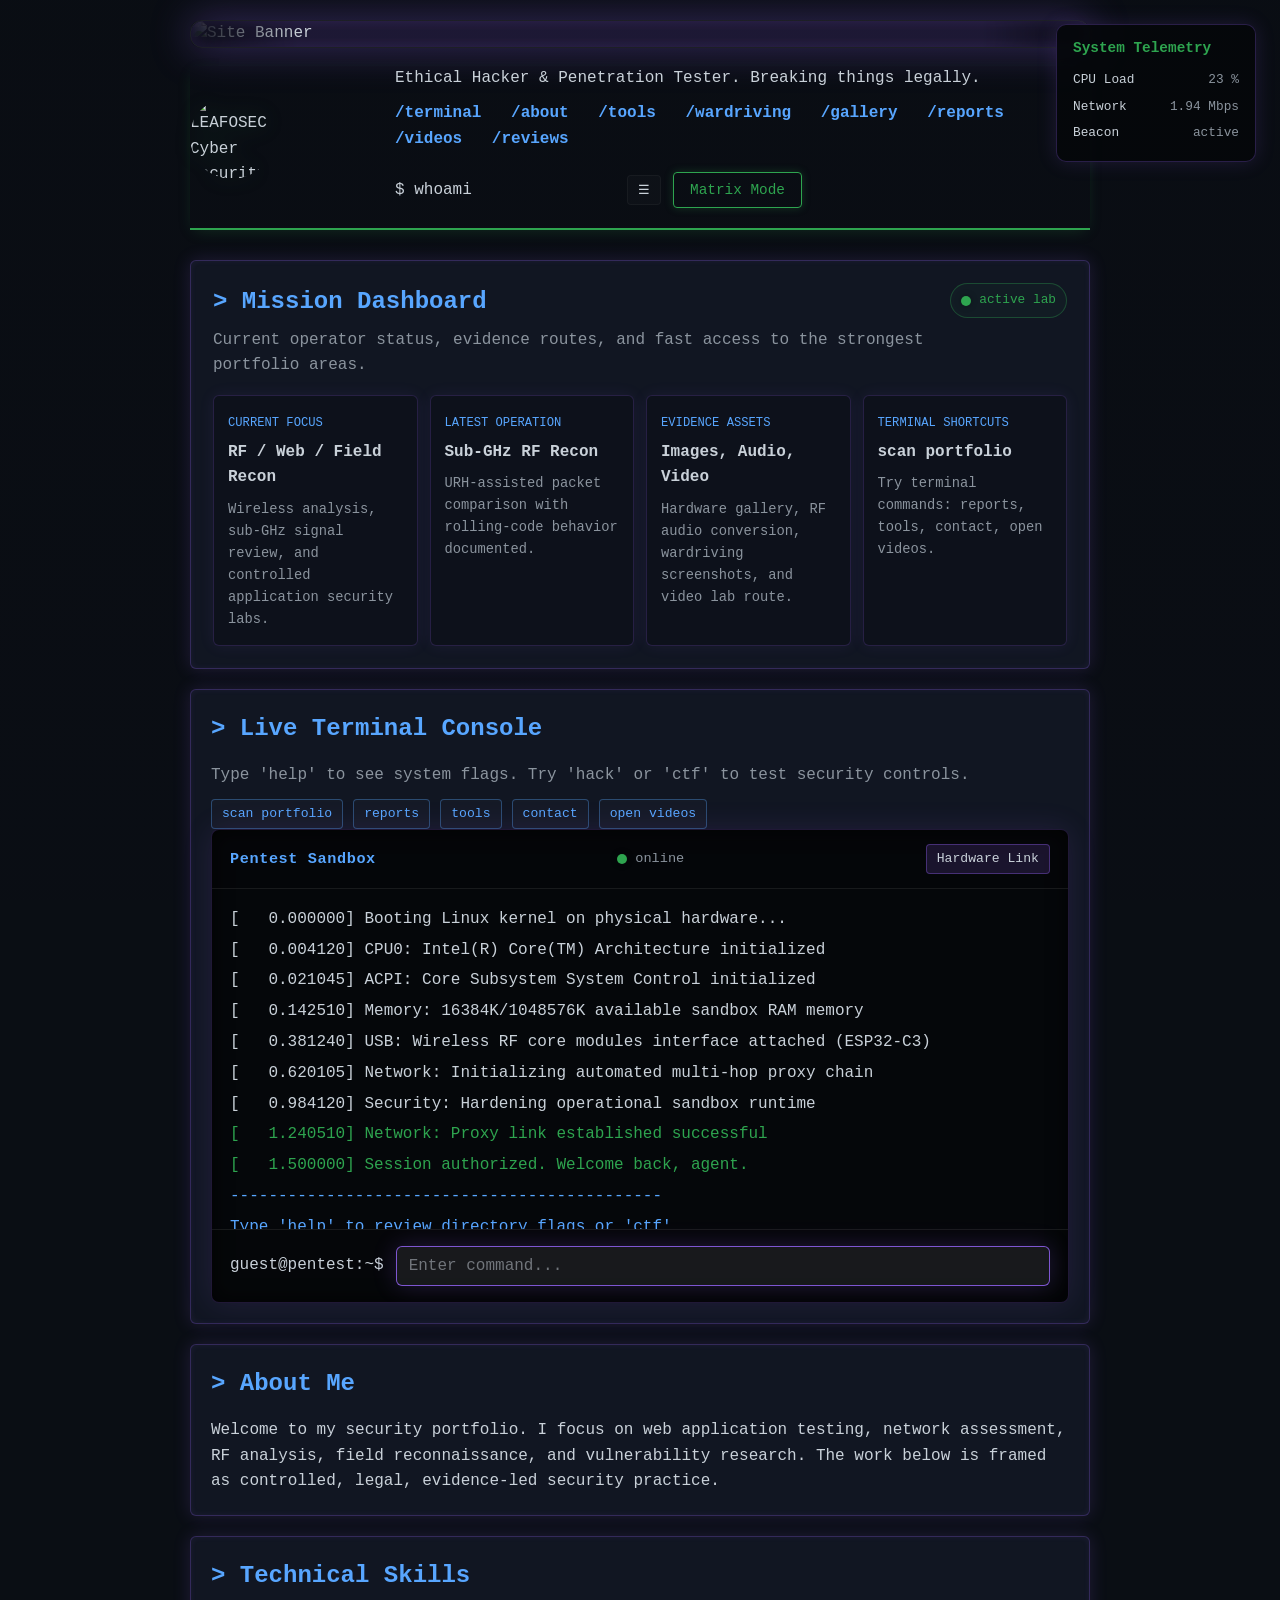
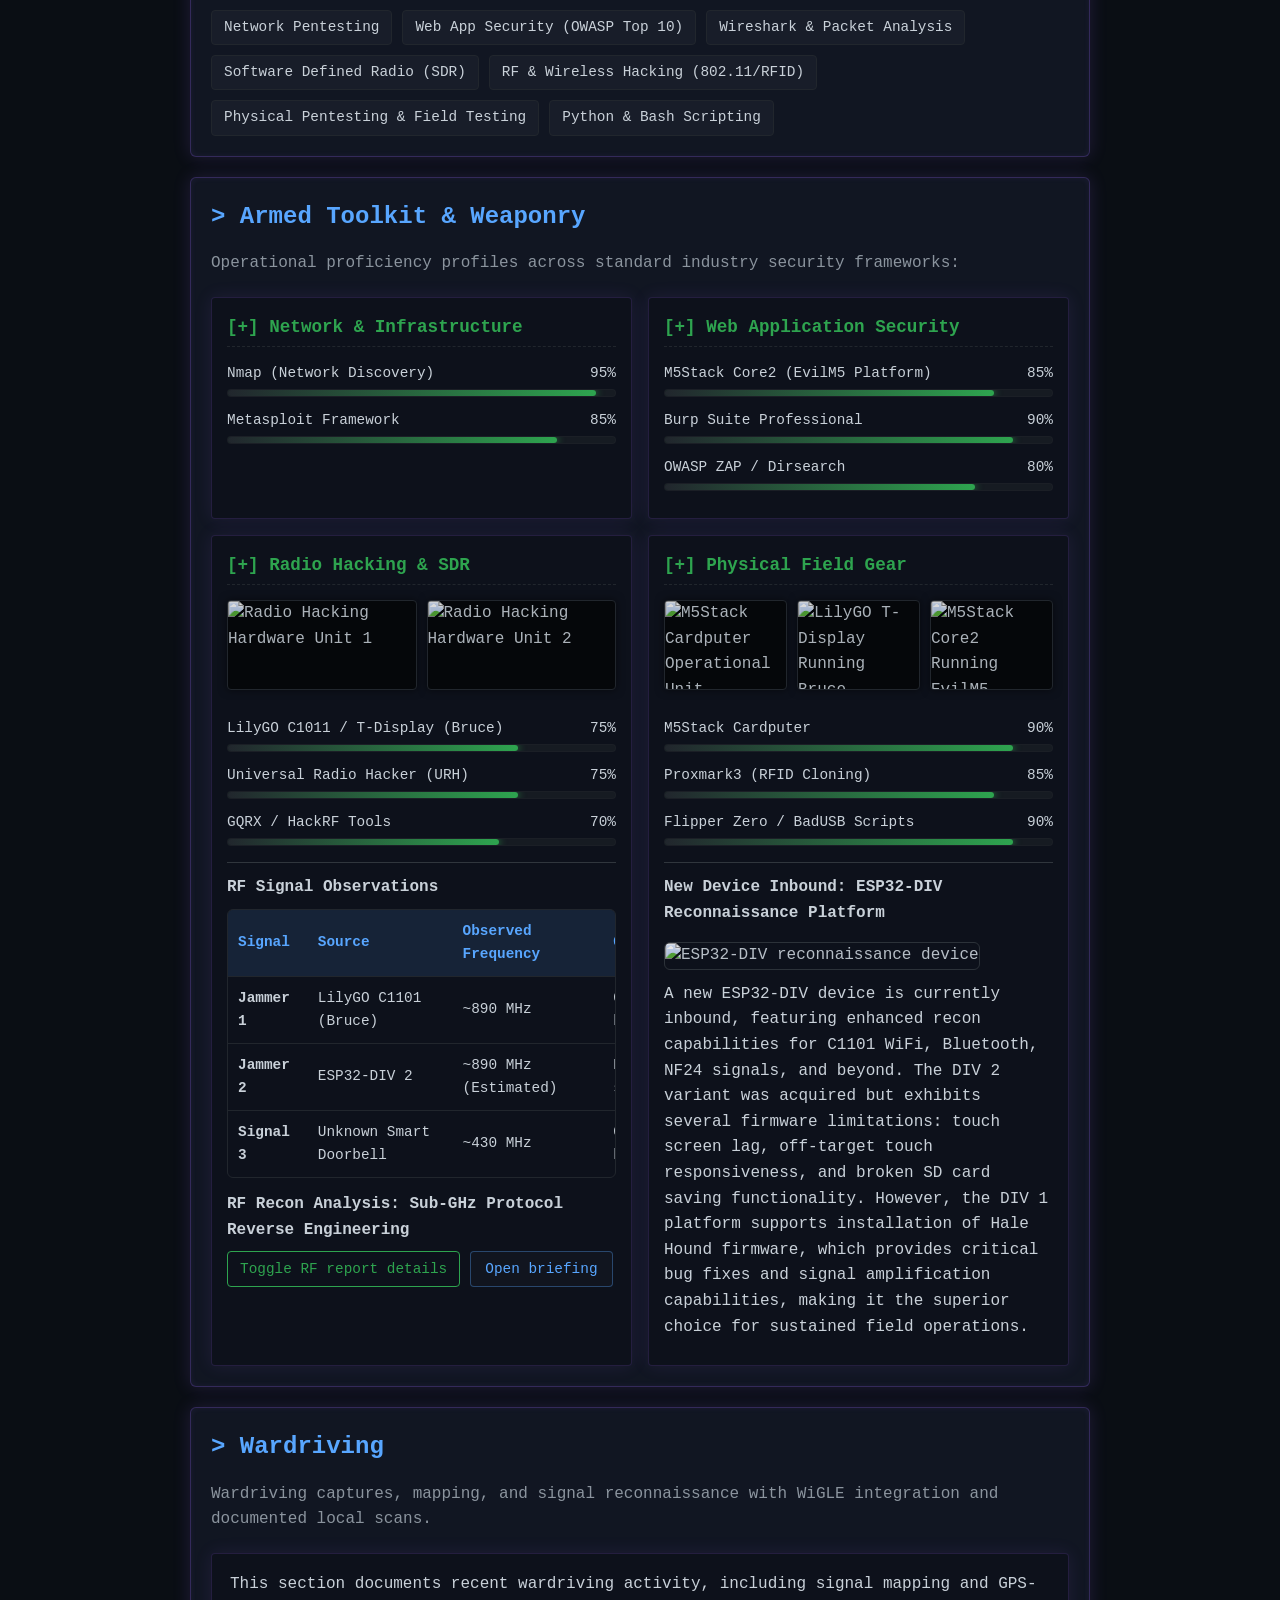
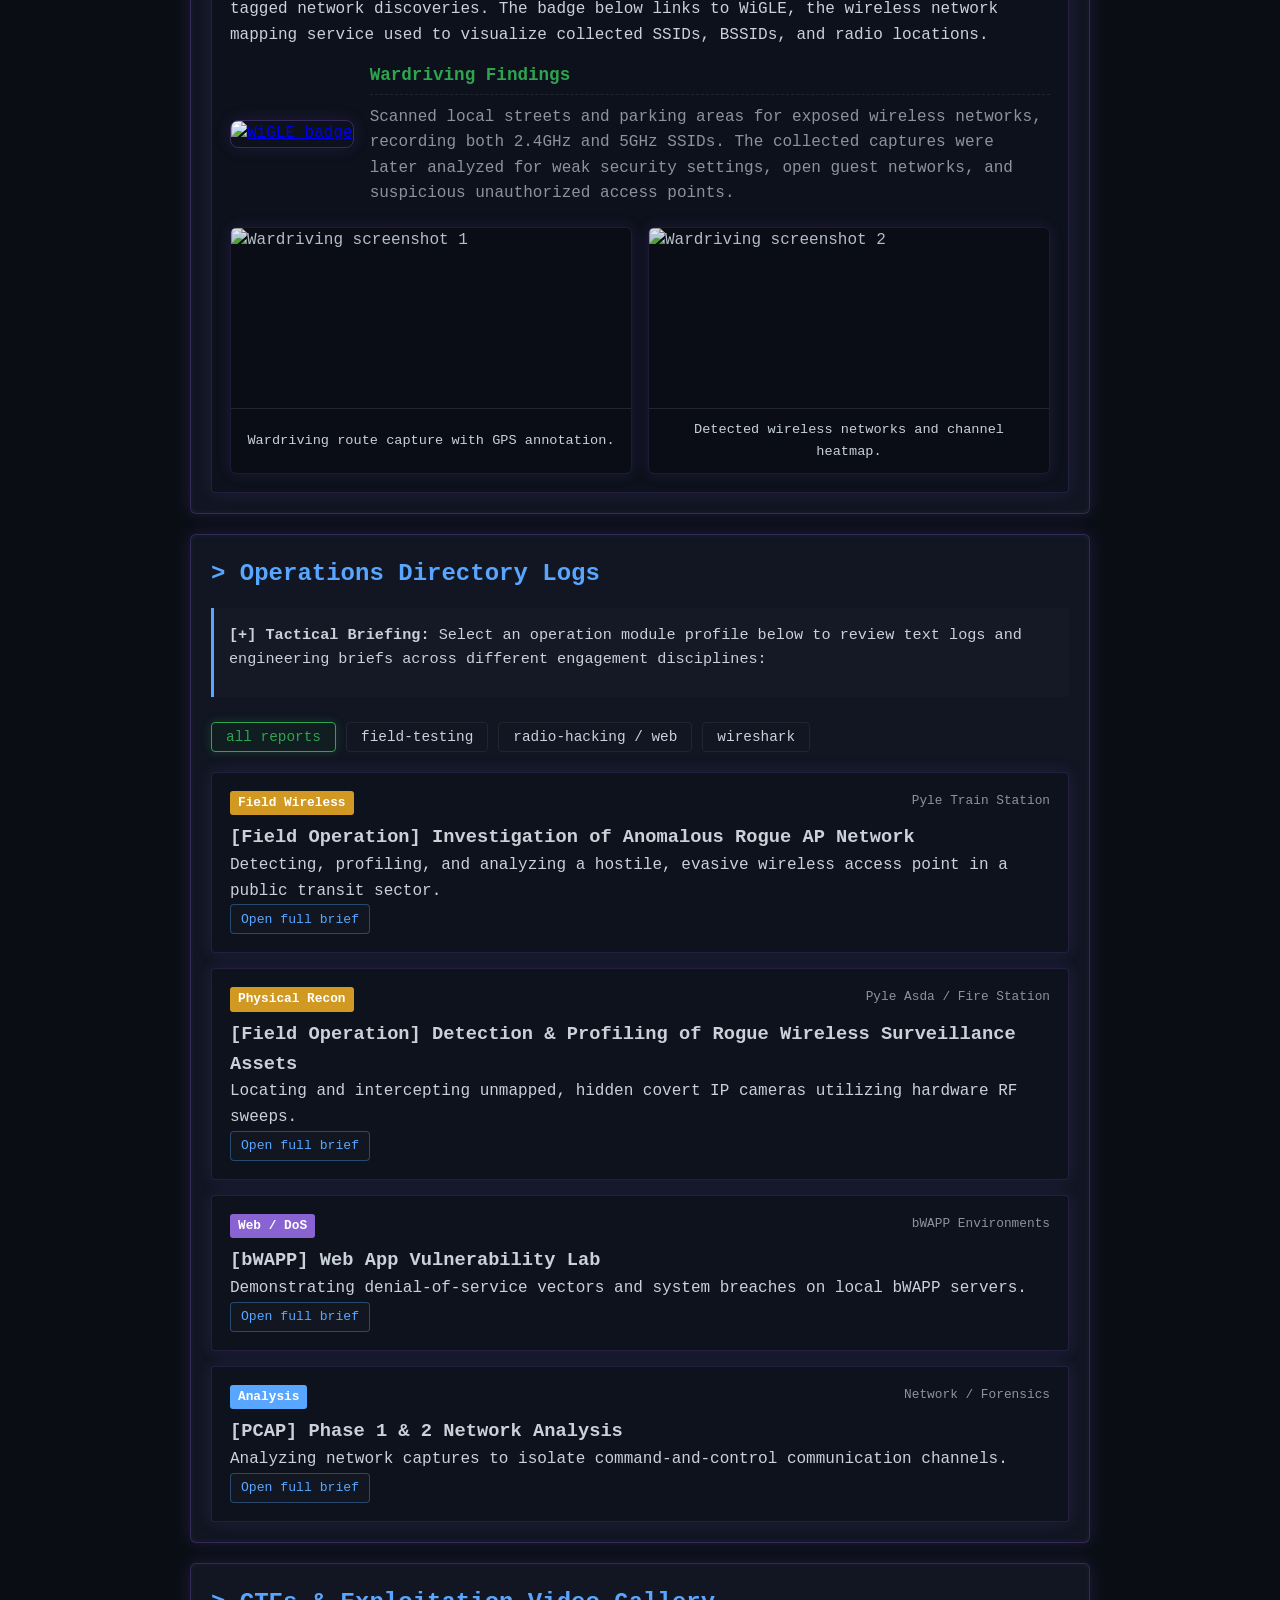
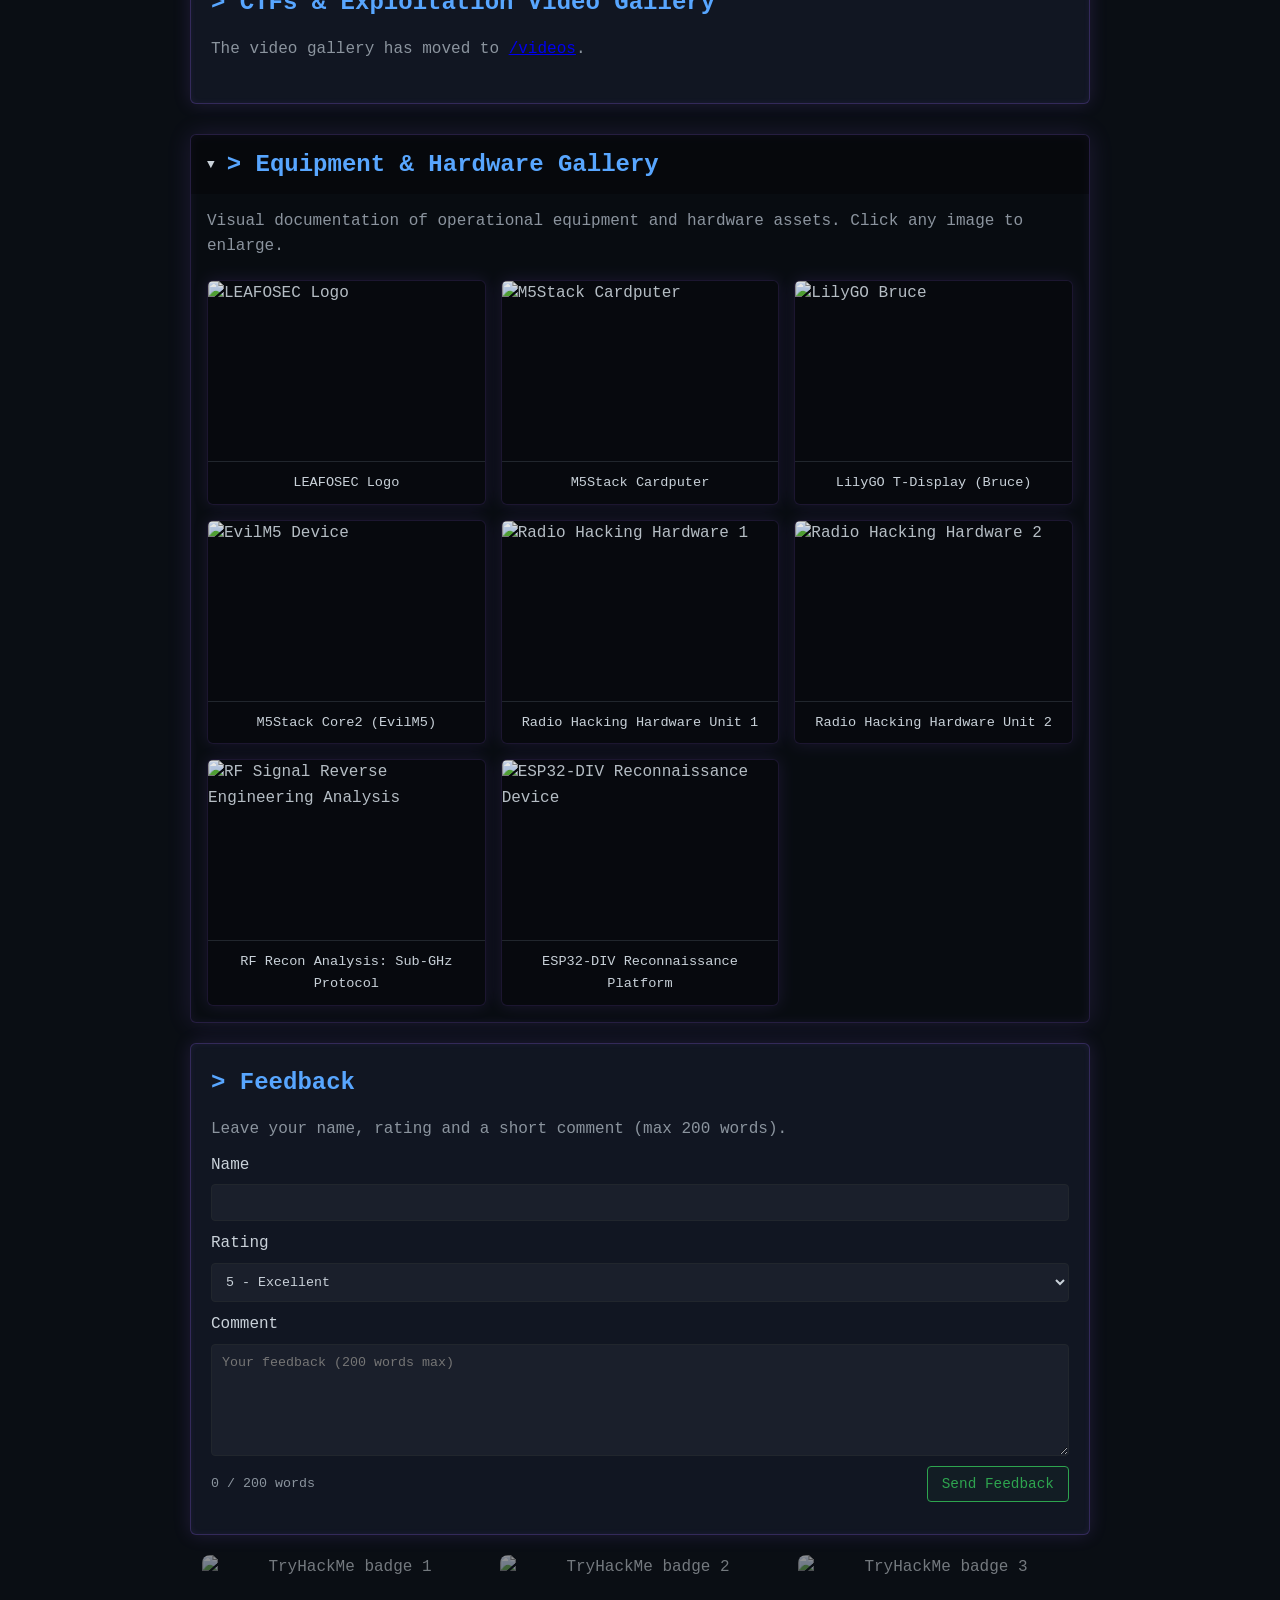
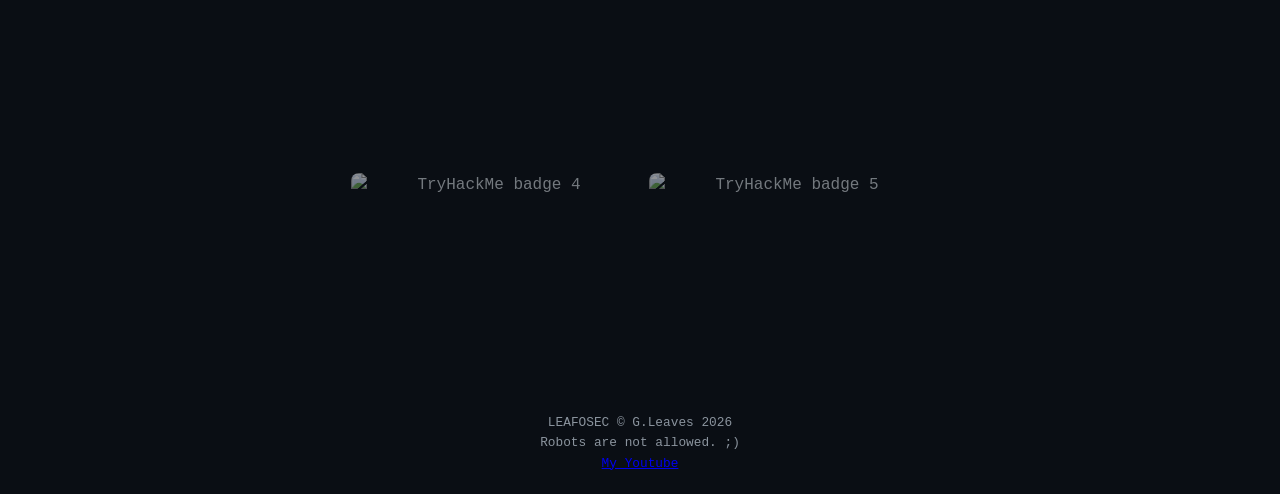
==== commit f3d2ff33: "Update index.html" ====
--- a/index.html
+++ b/index.html
@@ -7,8 +7,8 @@
     <title>Pentest Portfolio | Ethical Hacker</title>
     <link rel="stylesheet" href="style.css">
 
-    <link rel="icon" href="leafo.jpg" type="image/jpeg">
-    <link rel="apple-touch-icon" href="images/leafo.jpg">
+    <link rel="icon" href="leafo.jpg" type="jpeg">
+    <link rel="apple-touch-icon" href=leafo.jpg">
 
     <meta name="theme-color" content="#0a0e14">
 </head>
@@ -768,4 +768,4 @@
     <script src="script.js"></script>
 </body>
 
-</html>+</html>
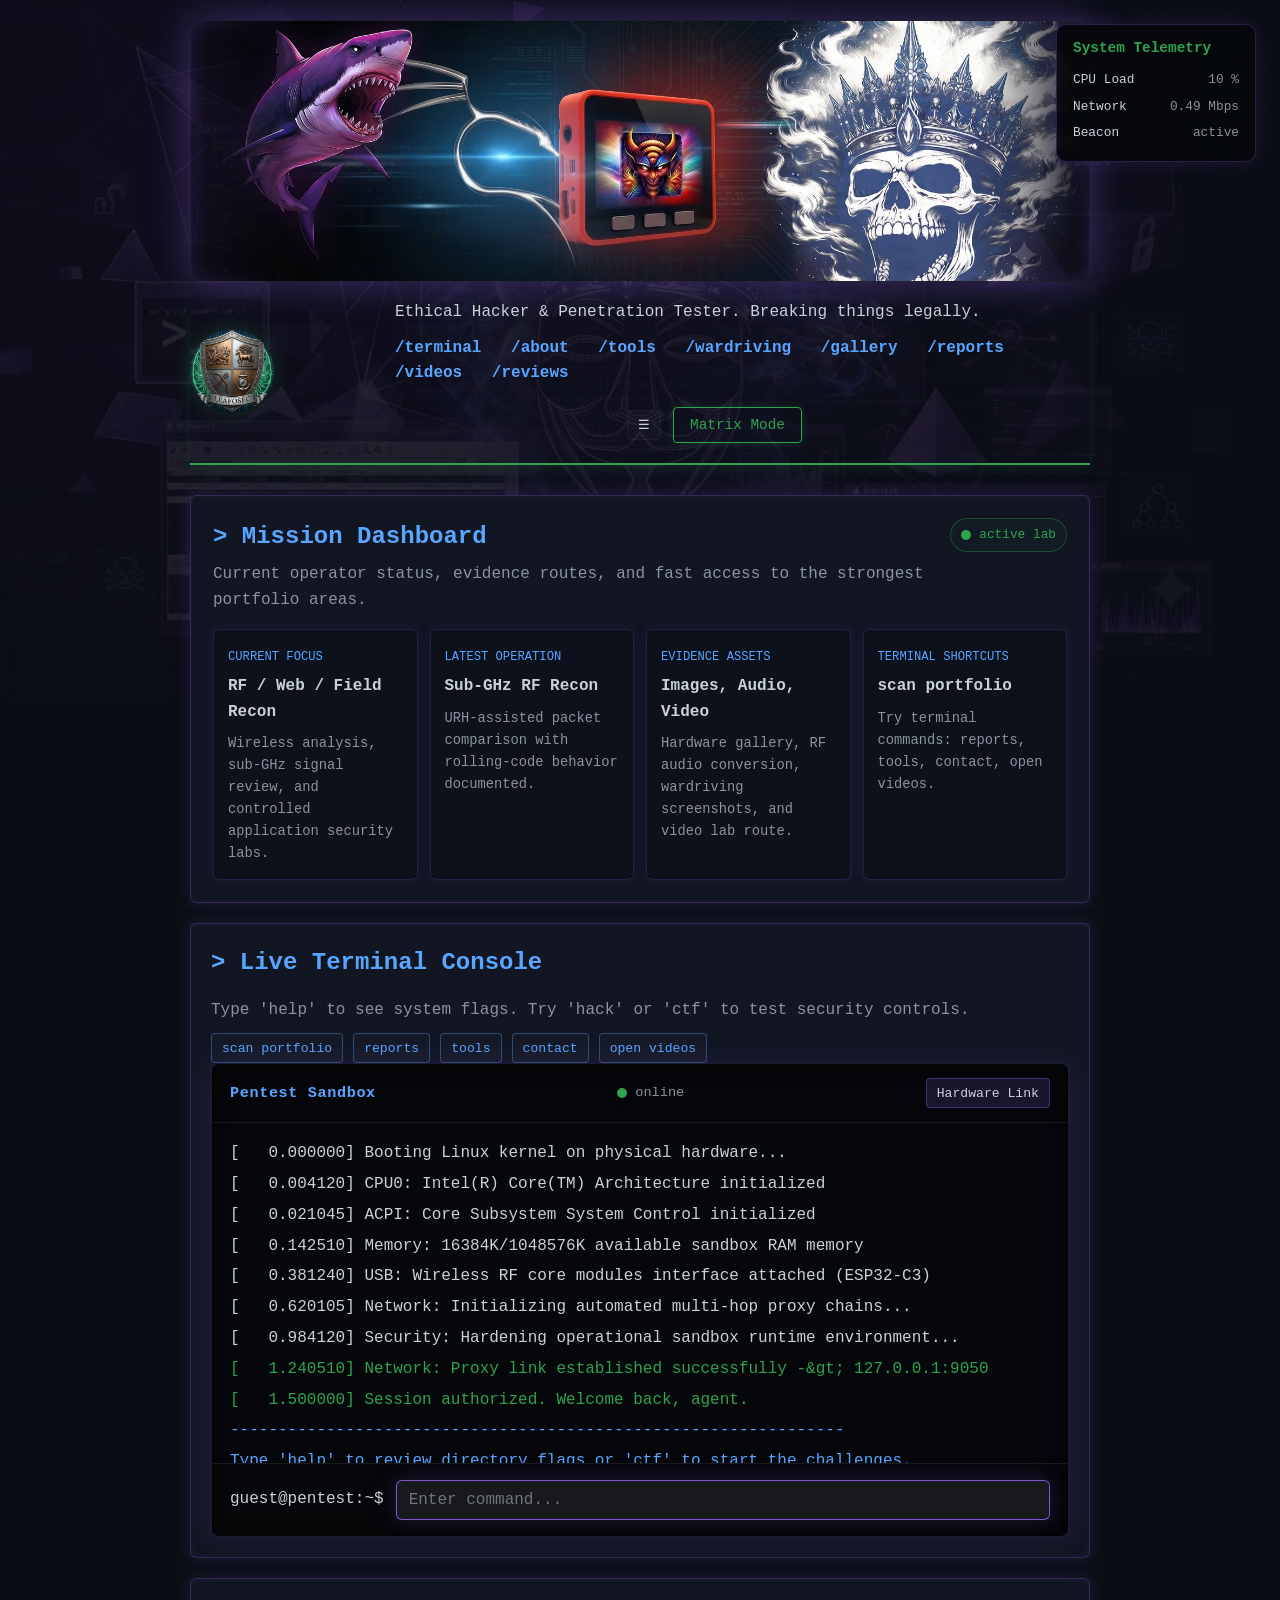
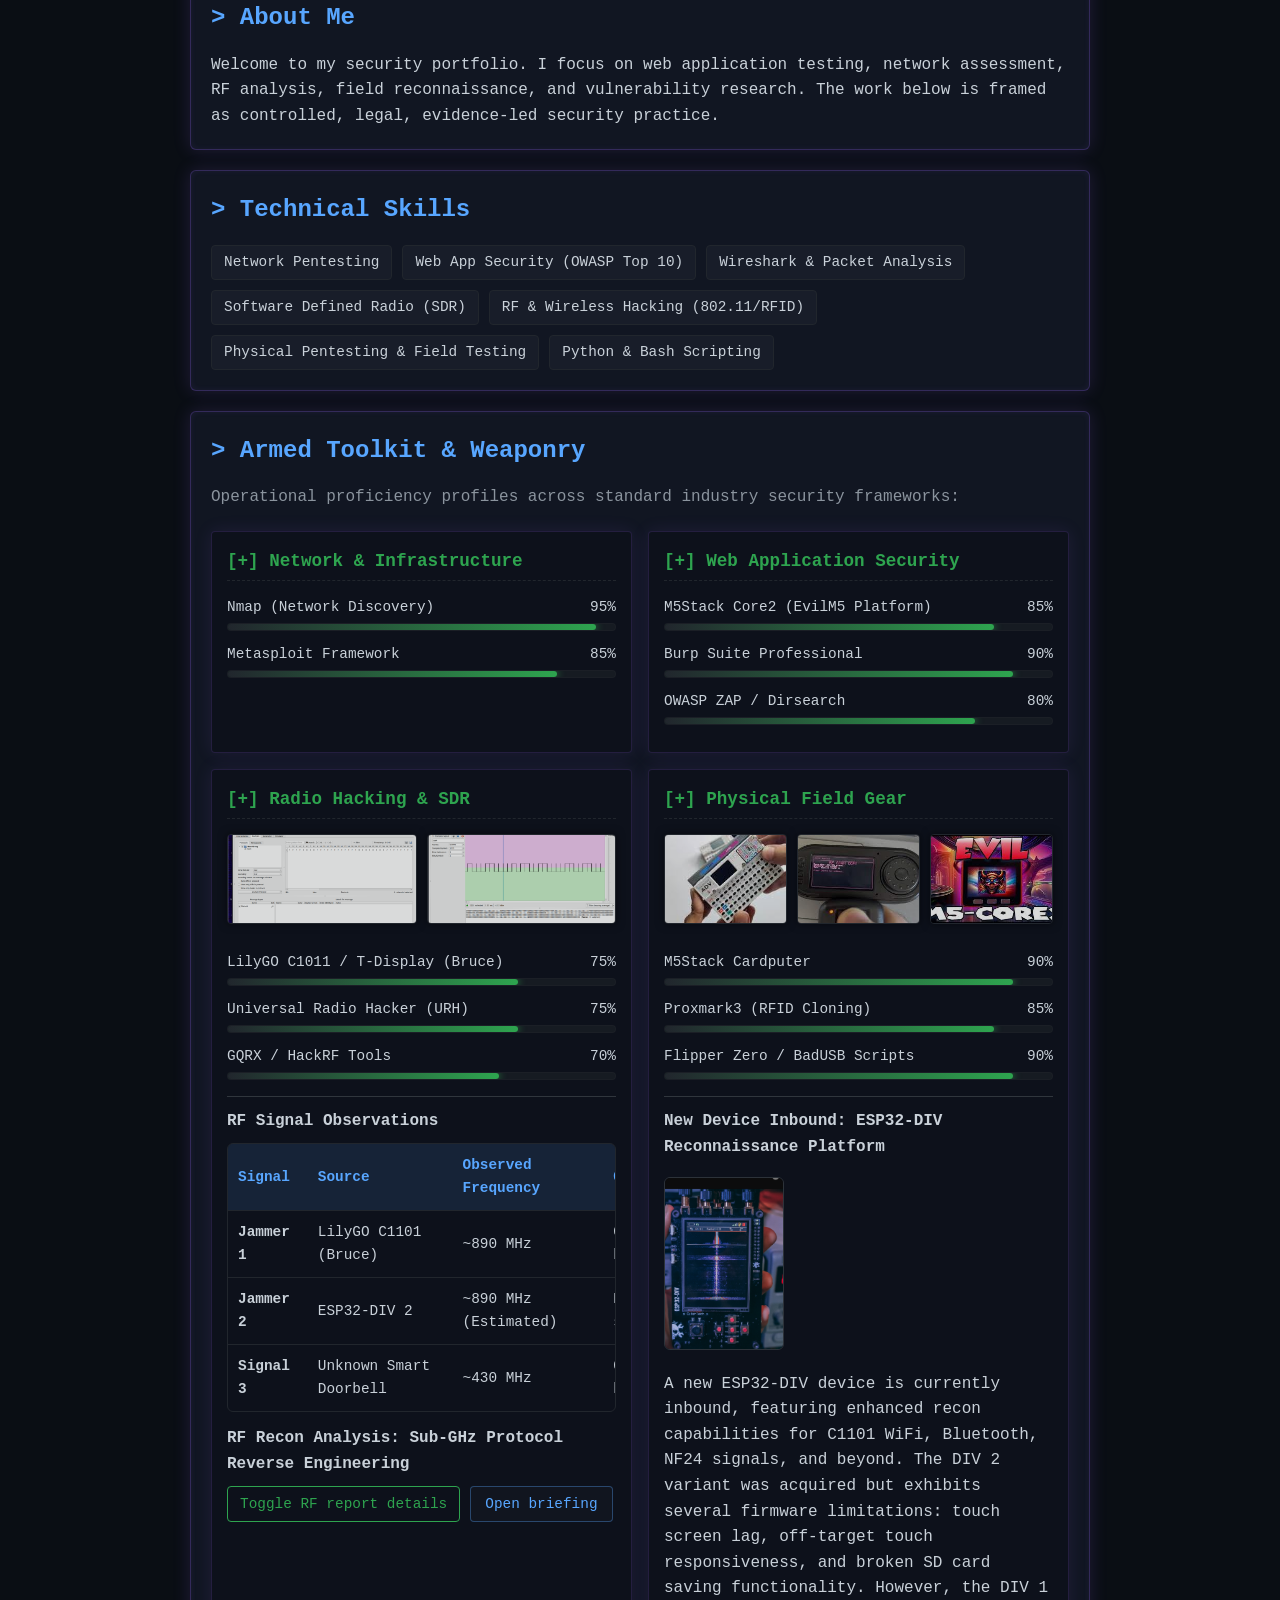
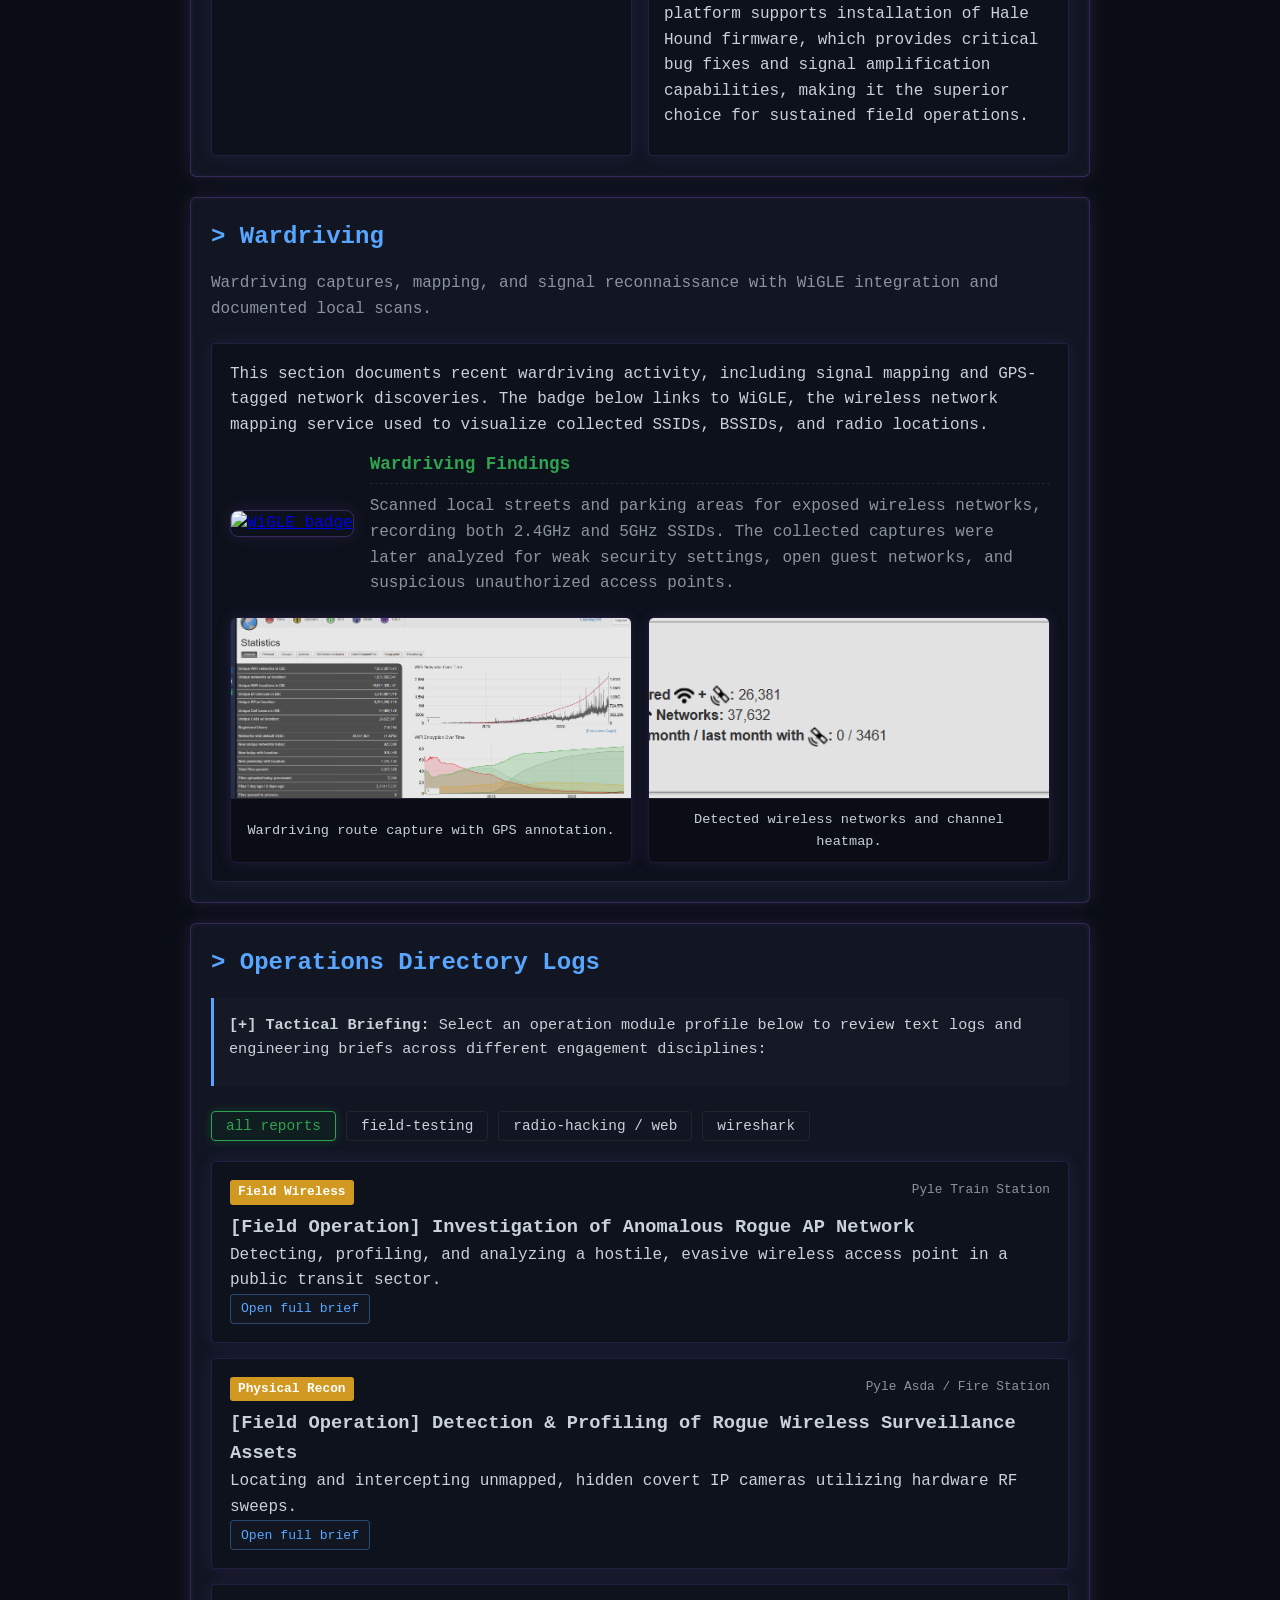
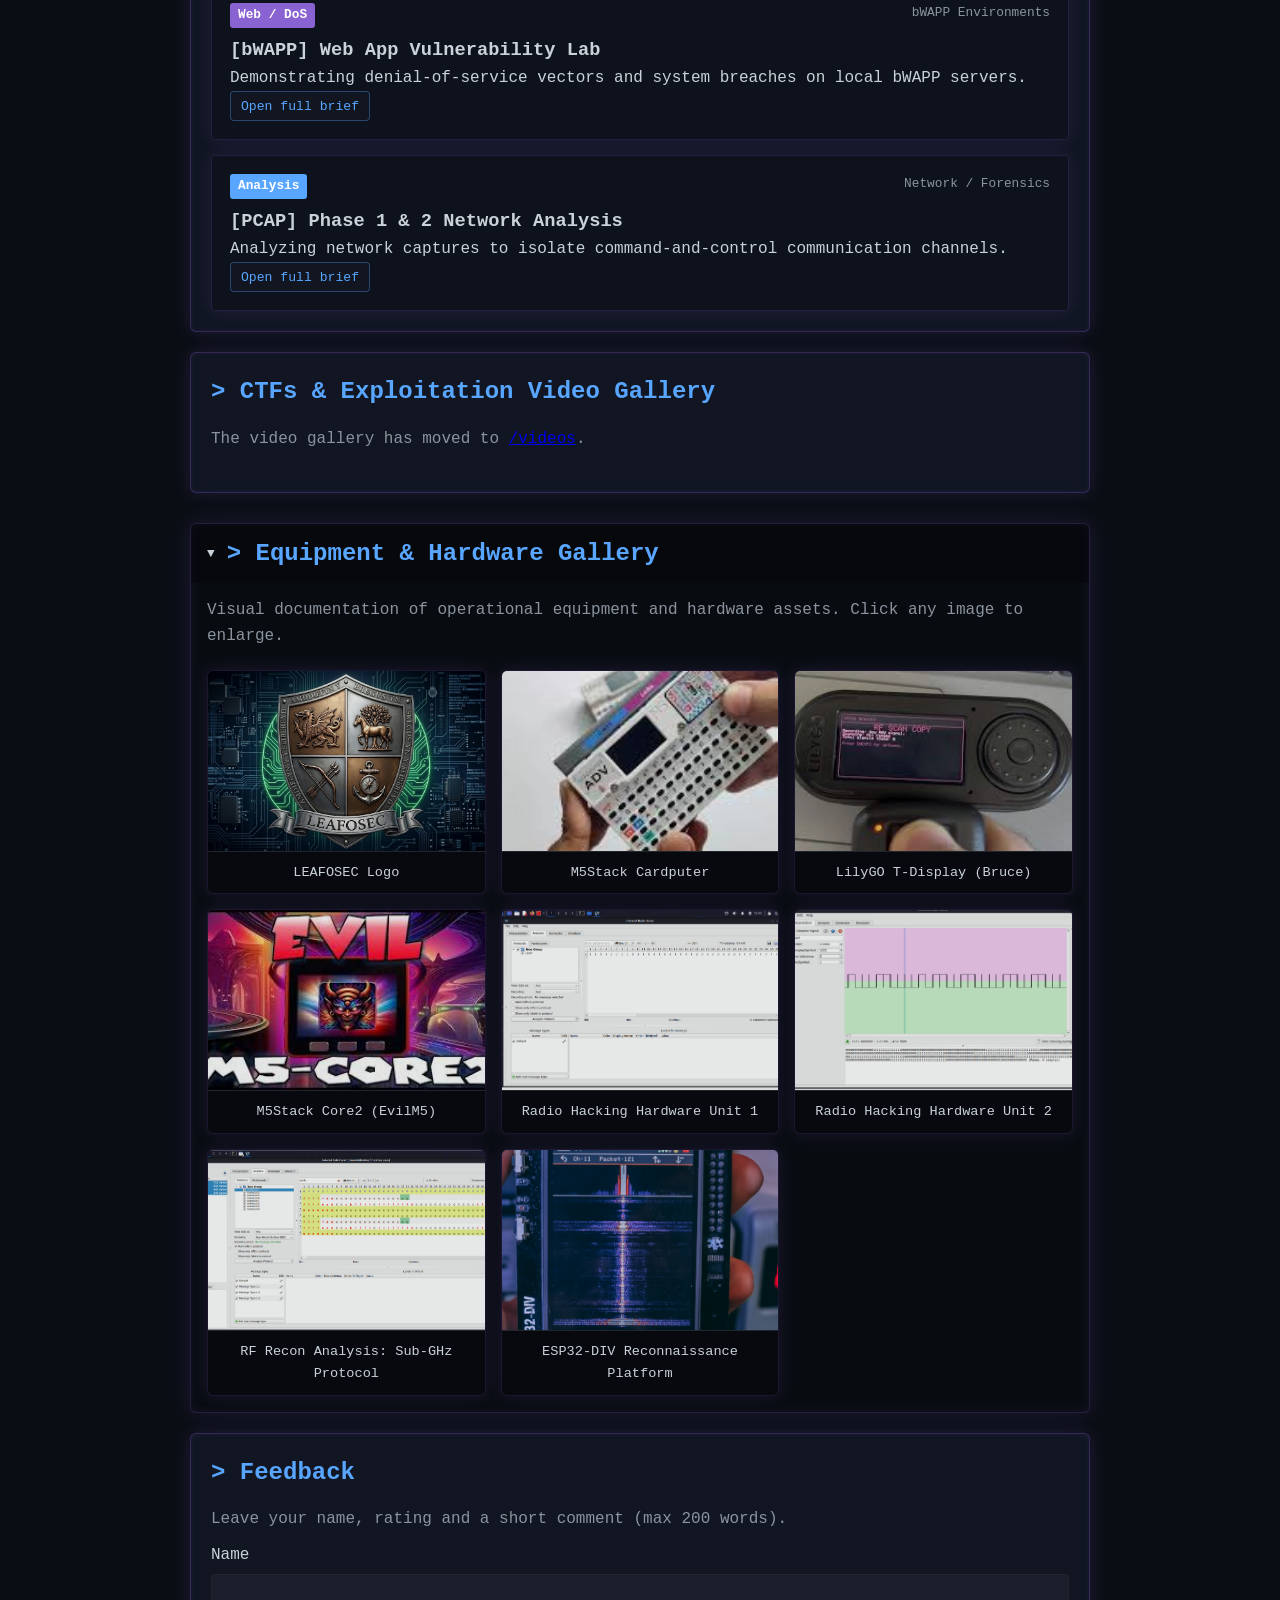
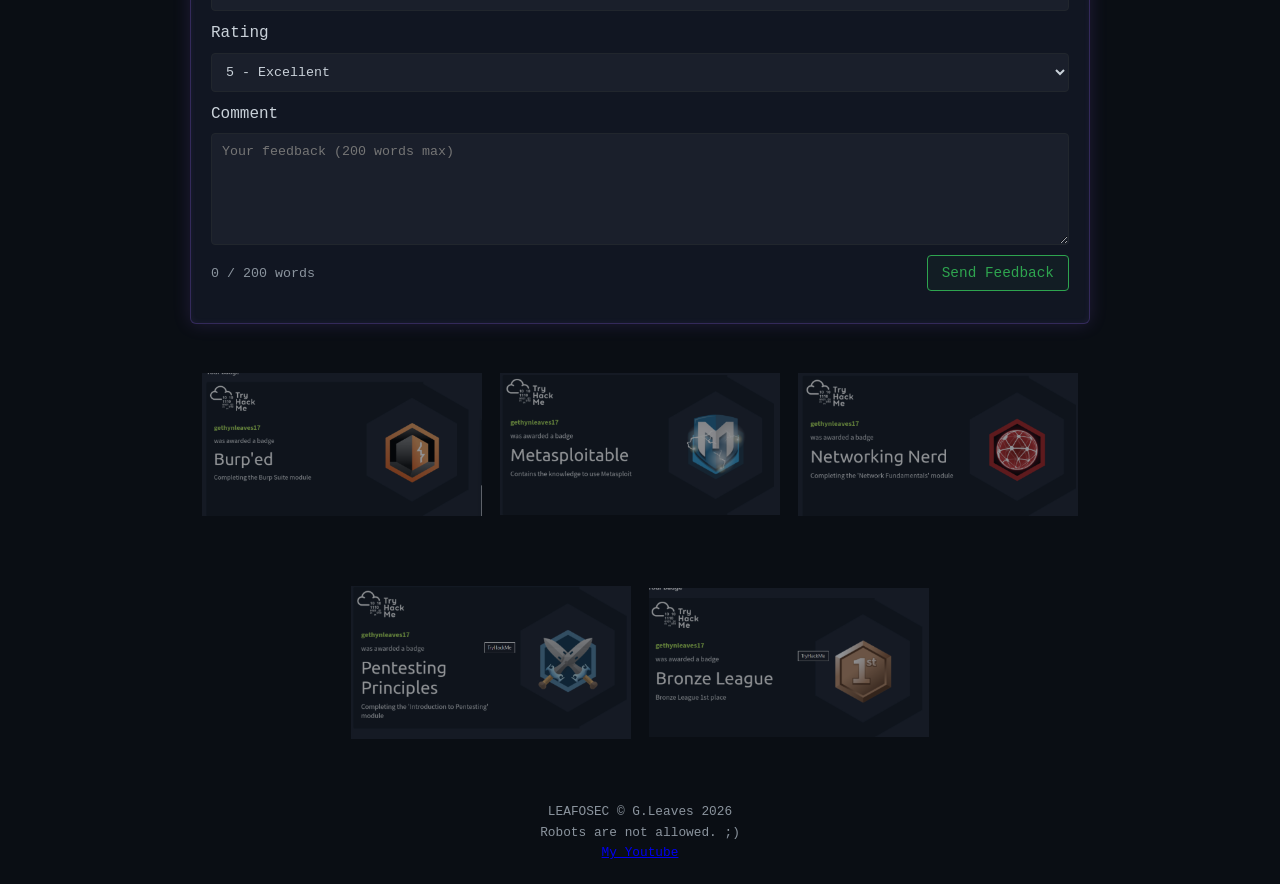
==== commit 6d340ce7: "Update index.html" ====
--- a/index.html
+++ b/index.html
@@ -8,7 +8,7 @@
     <link rel="stylesheet" href="style.css">
 
     <link rel="icon" href="leafo.jpg" type="jpeg">
-    <link rel="apple-touch-icon" href=leafo.jpg">
+    <link rel="apple-touch-icon" href="leafo.jpg">
 
     <meta name="theme-color" content="#0a0e14">
 </head>
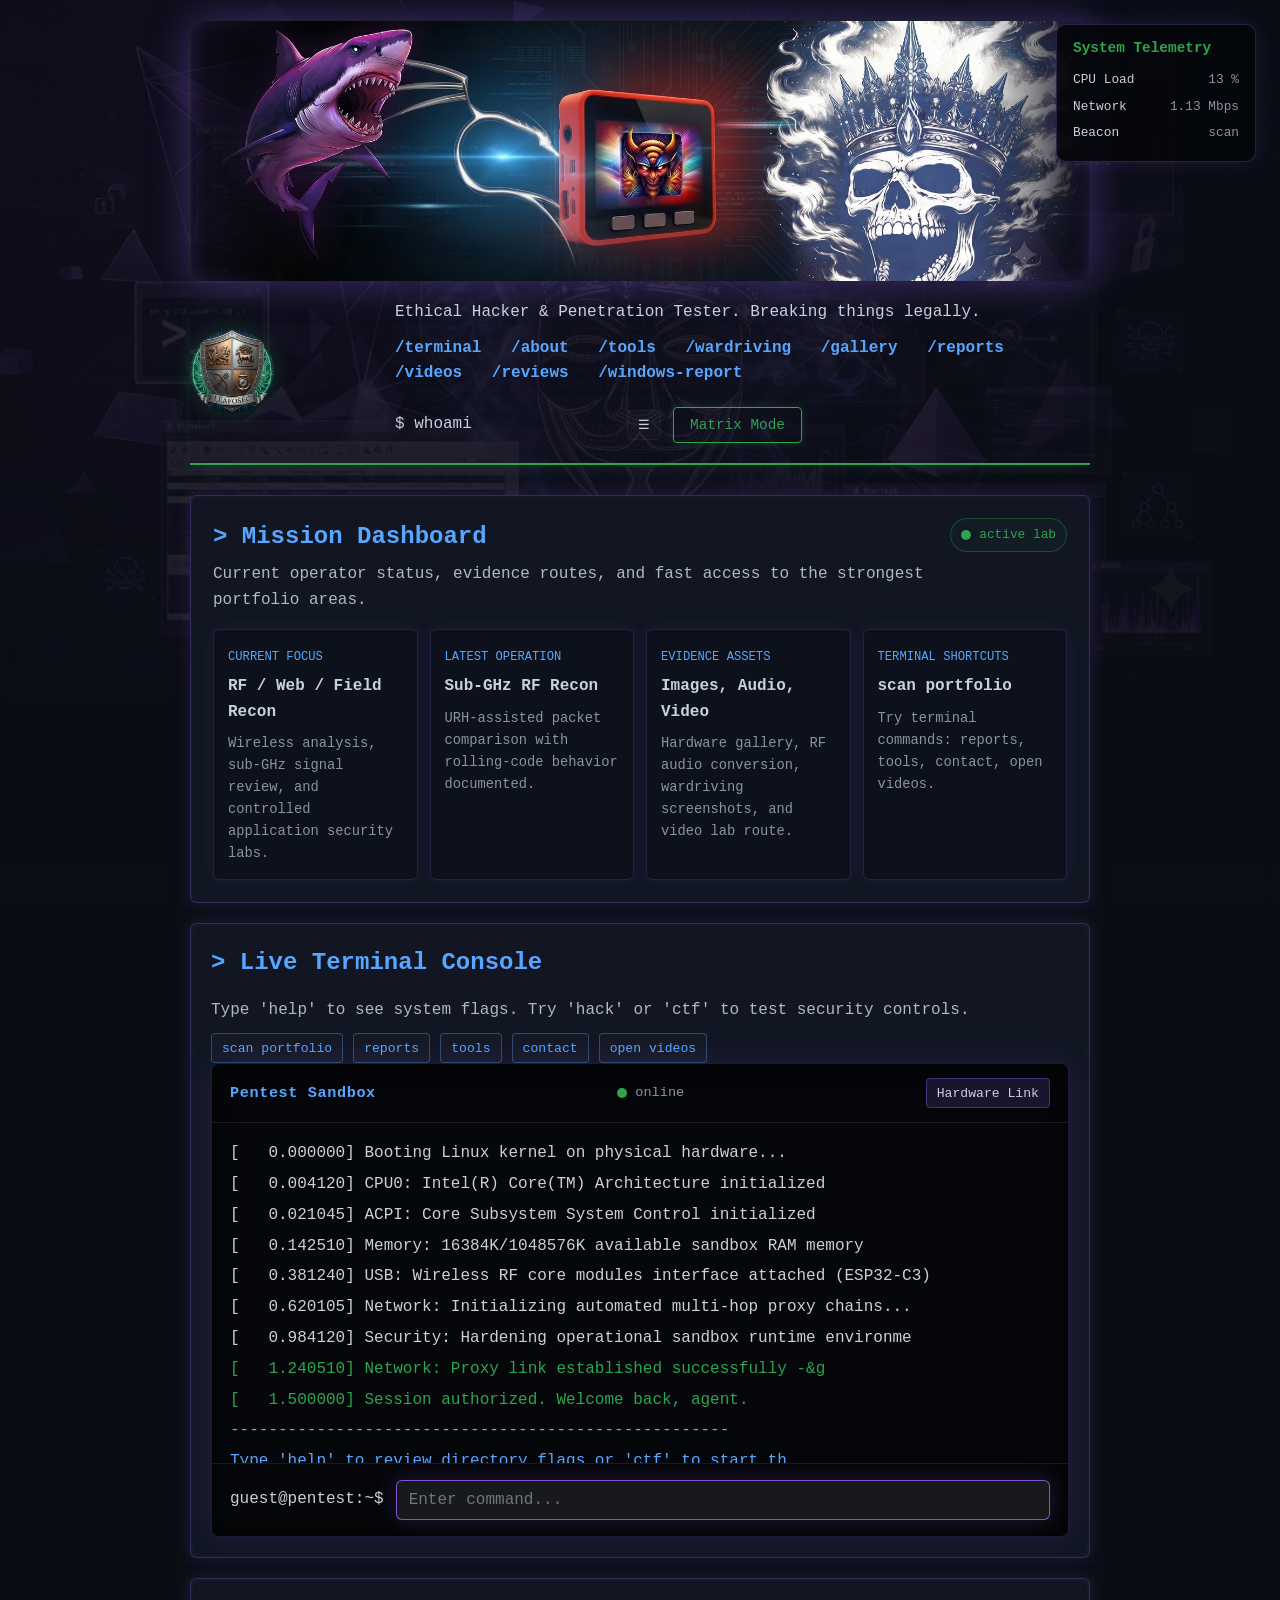
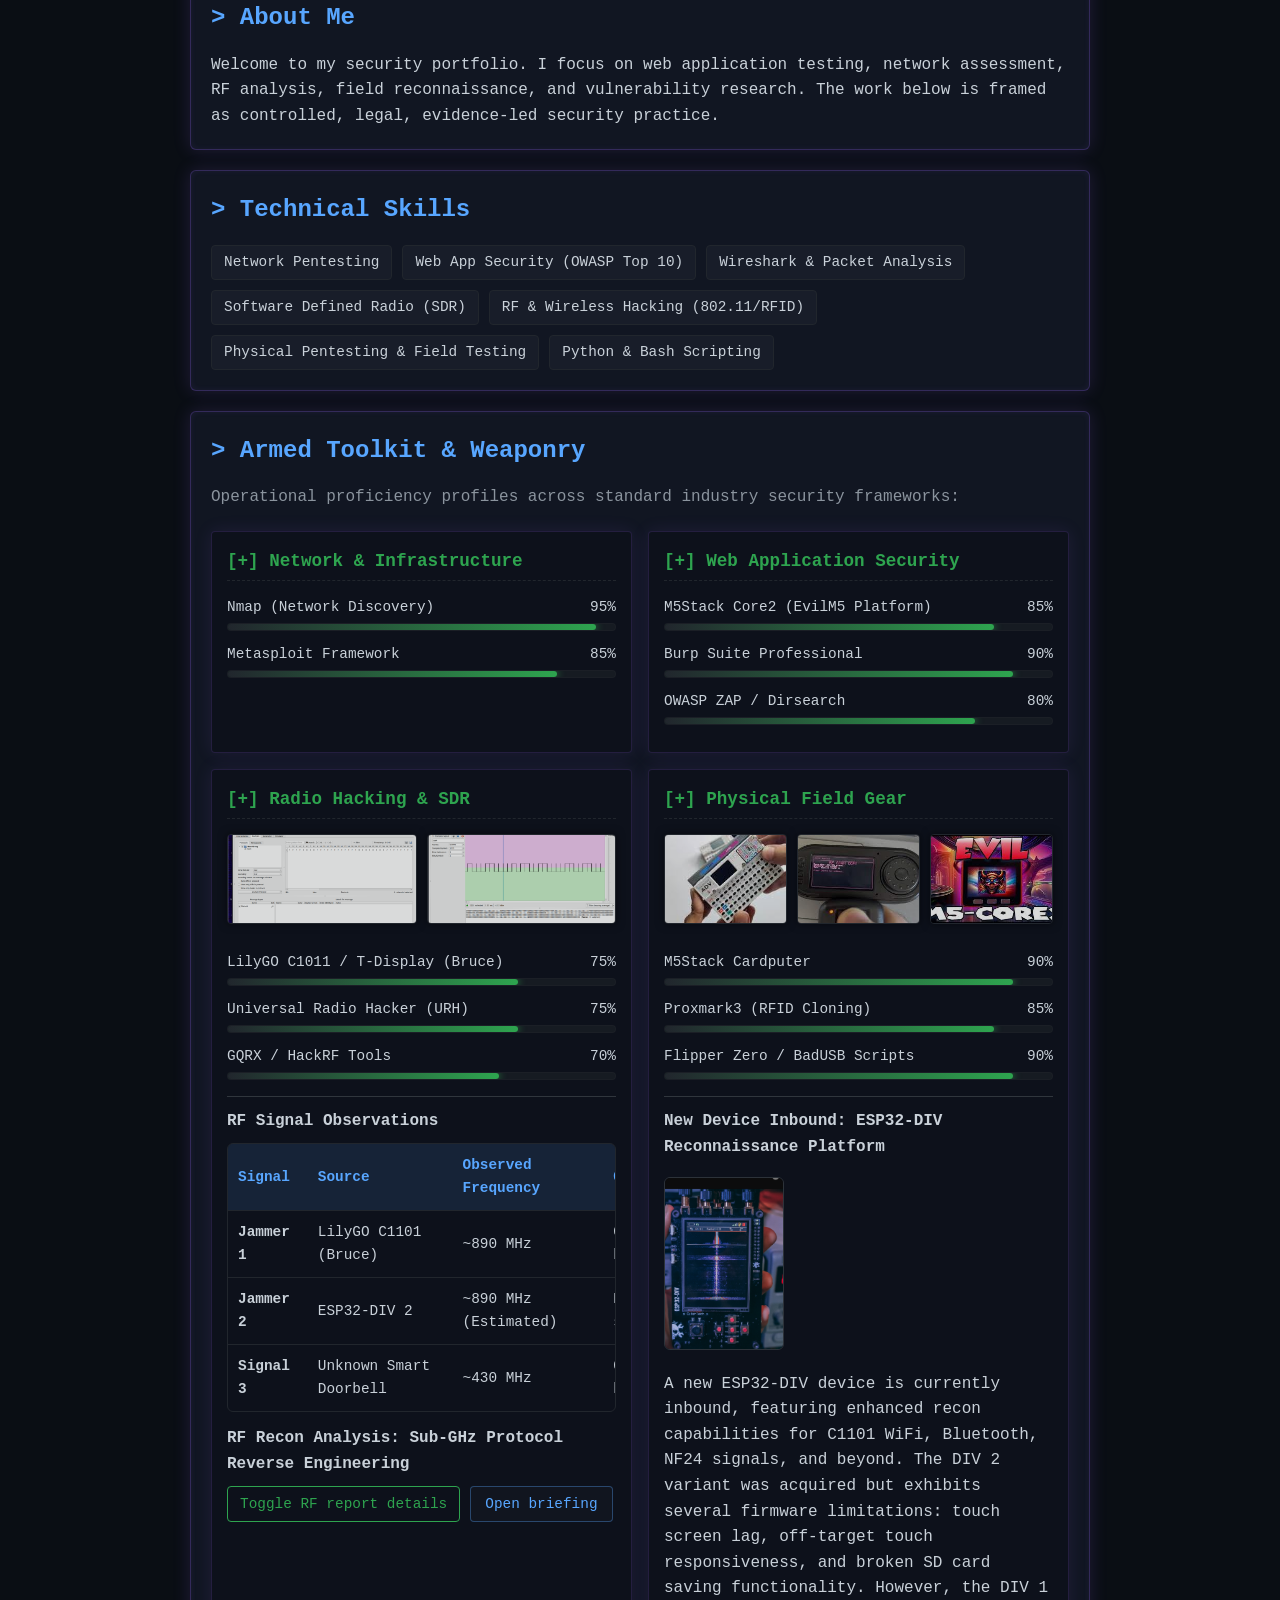
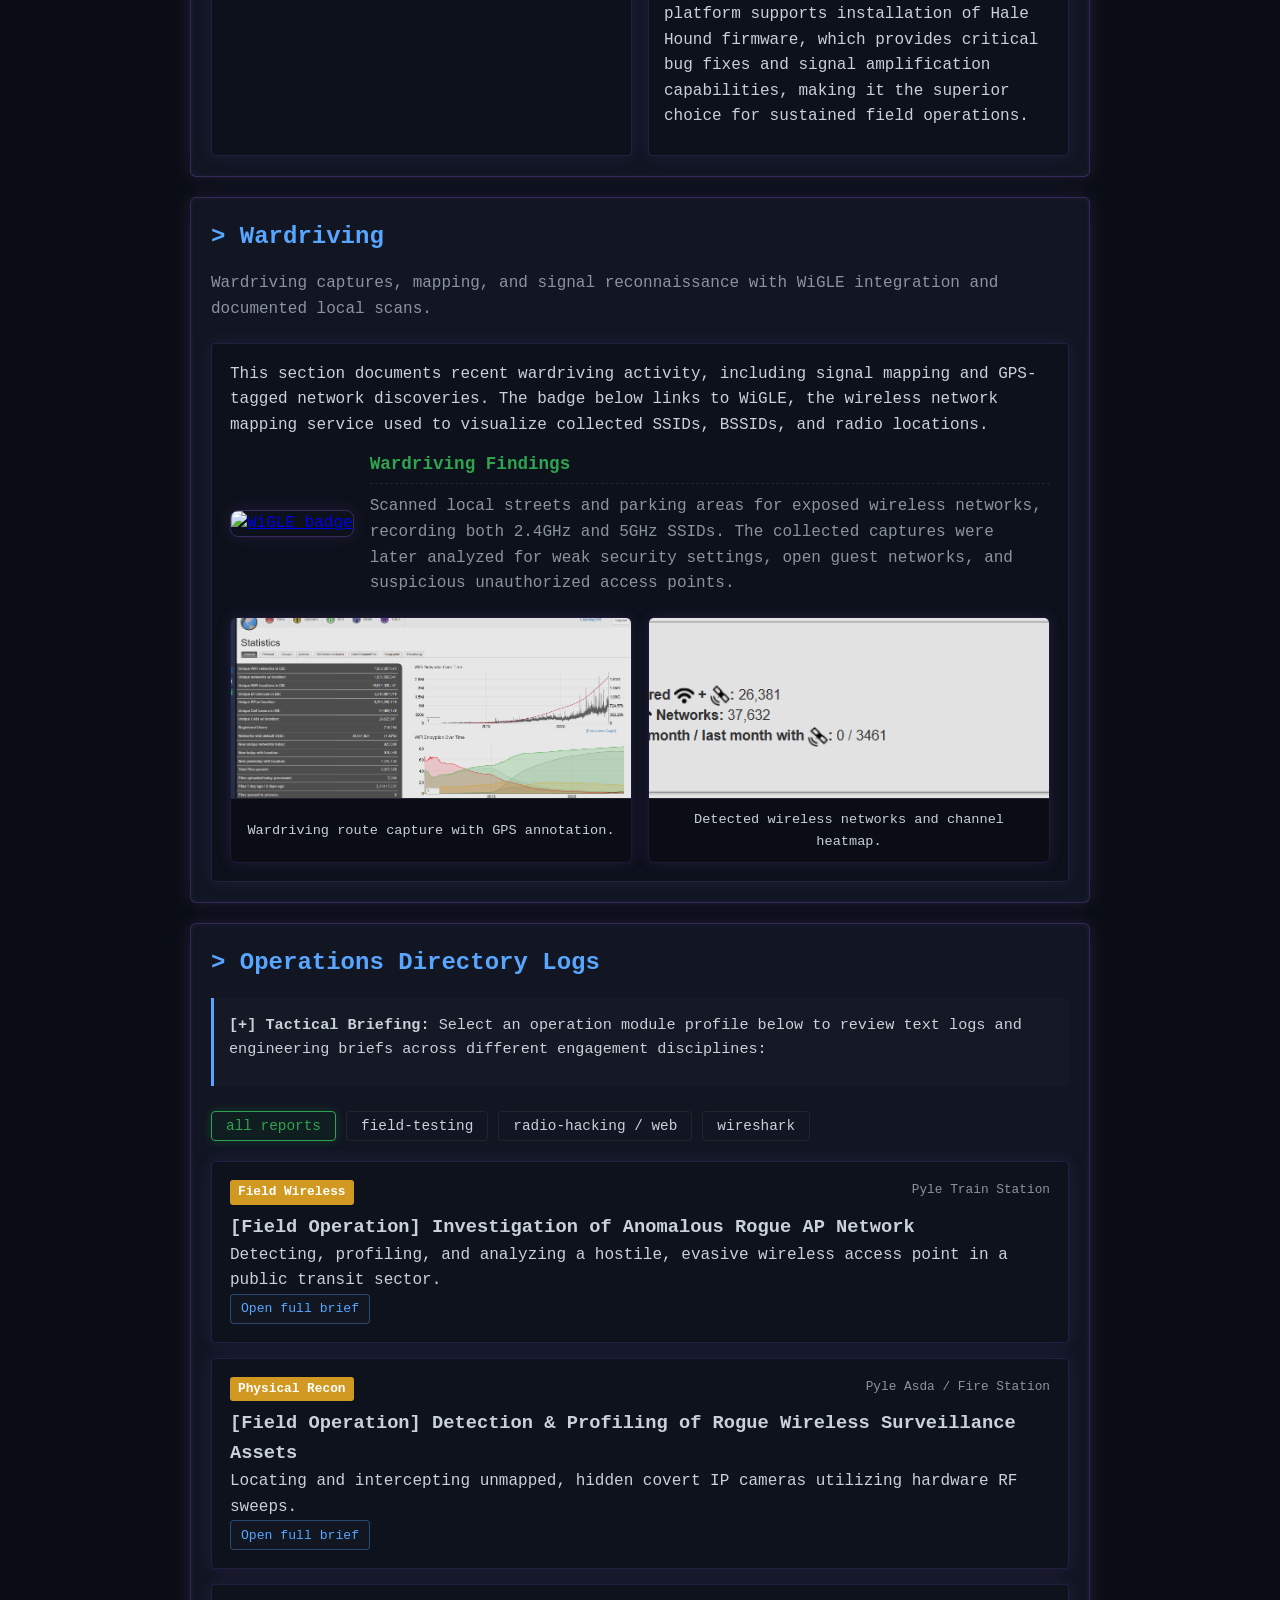
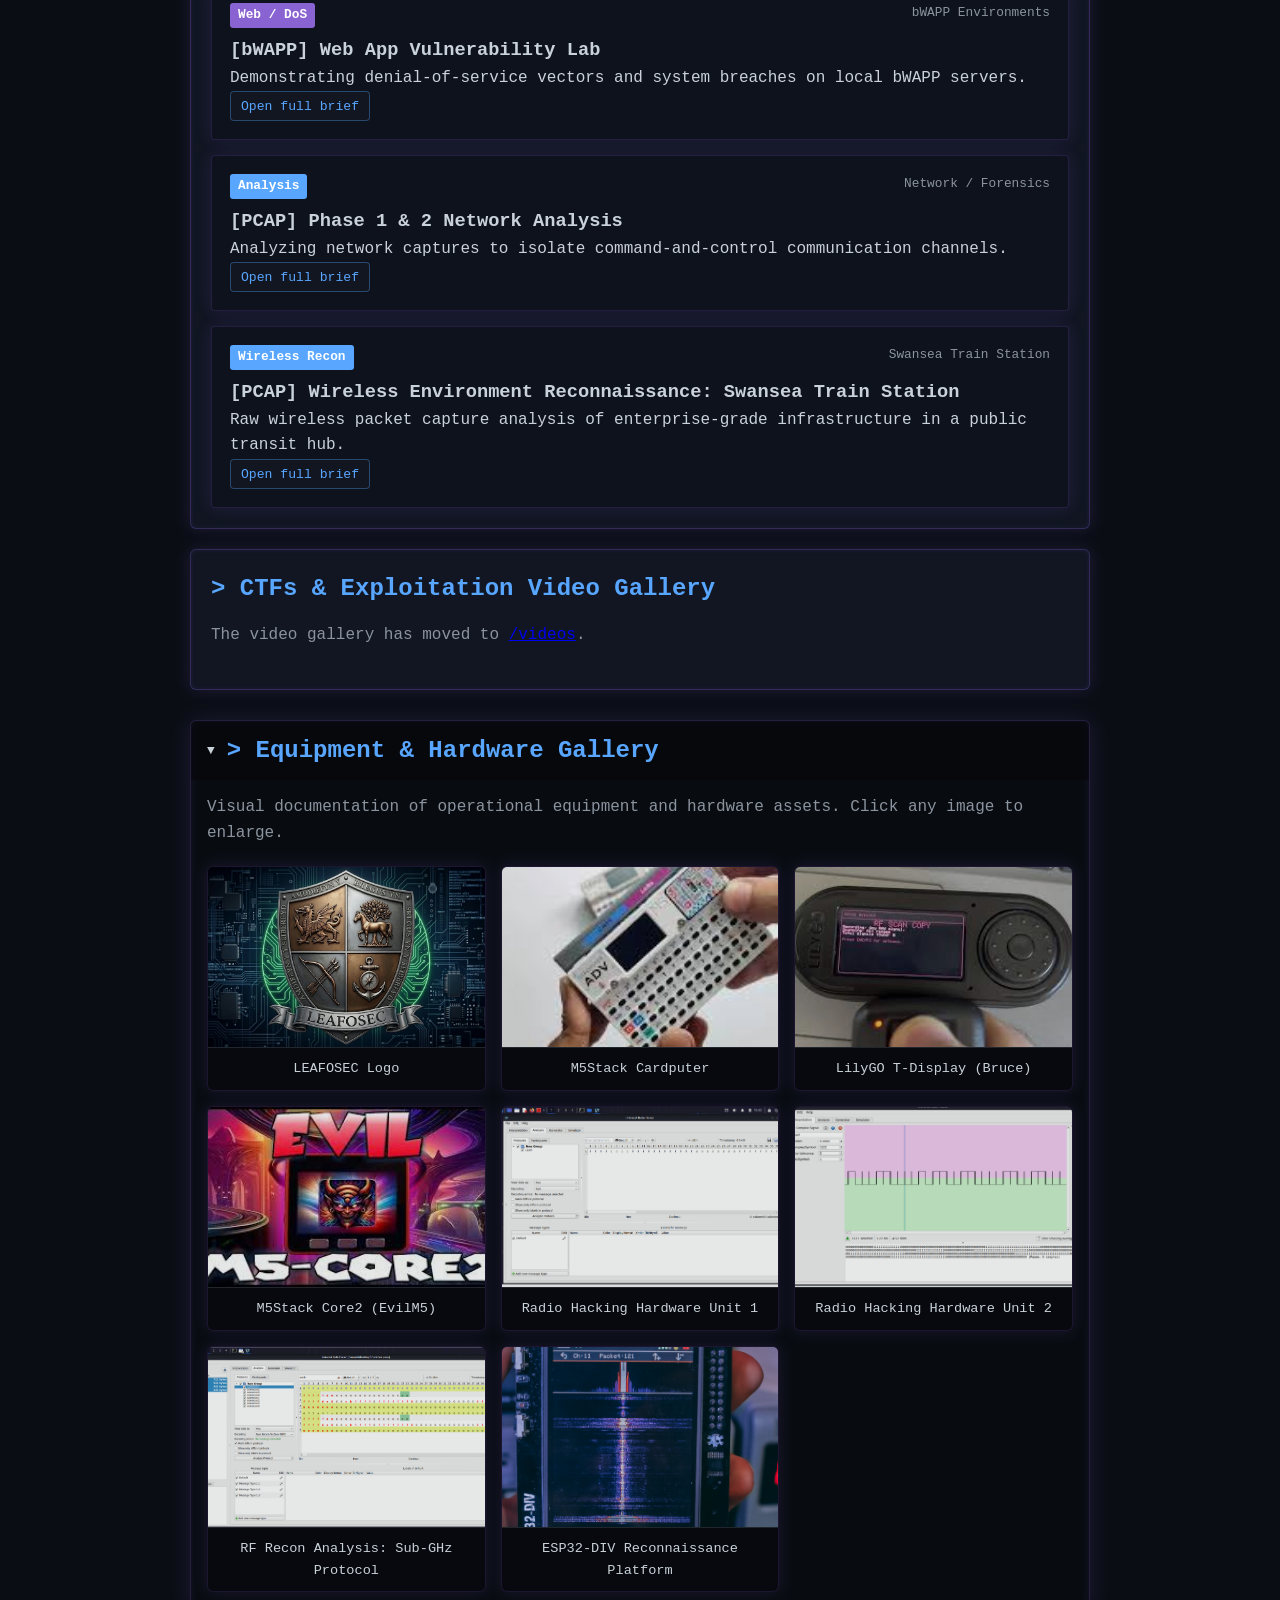
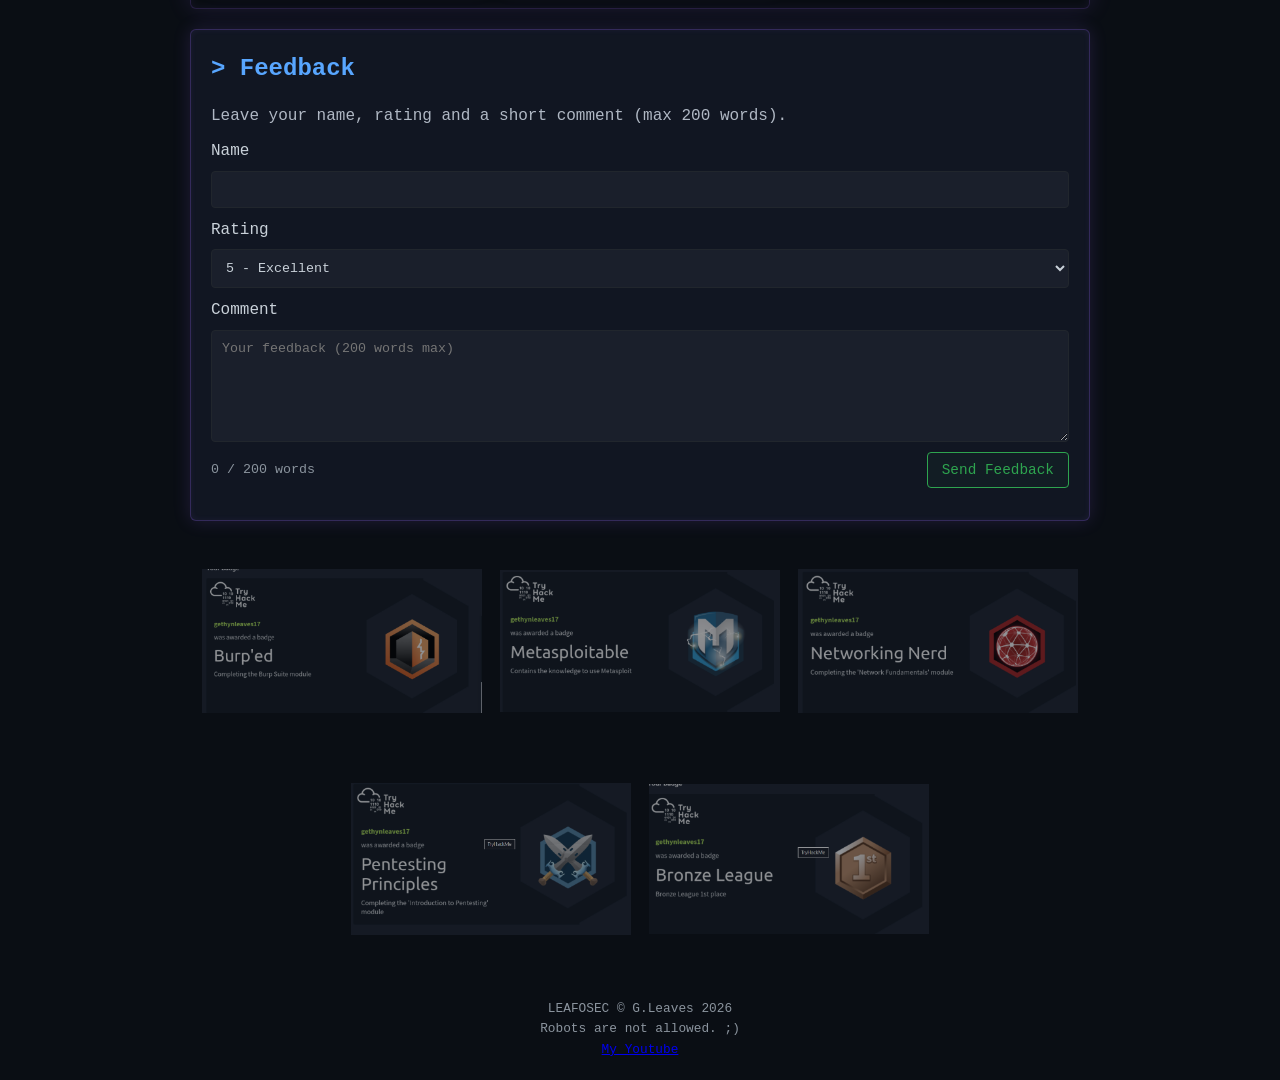
==== commit 5739c491: "update3 upadte 3 I guess" ====
--- a/index.html
+++ b/index.html
@@ -46,6 +46,7 @@
                         <a href="#writeups">/reports</a>
                         <a href="videos.html">/videos</a>
                         <a href="reviews.html">/reviews</a>
+                        <a href="Windowsreport.html">/windows-report</a>
                     </nav>
                     <div class="header-top">
                         <div id="text-target" class="header-typing">
@@ -595,6 +596,94 @@
                         </div>
                     </div>
 
+                    <!-- Wireshark Card 2: Swansea Train Station Wireless Recon -->
+                    <div class="writeup-card forensics" onclick="toggleReport('report-wireshark2')">
+                        <div class="card-meta">
+                            <span class="difficulty easy" style="background: #58a6ff;">Wireless Recon</span>
+                            <span class="platform">Swansea Train Station</span>
+                        </div>
+                        <h3>[PCAP] Wireless Environment Reconnaissance: Swansea Train Station</h3>
+                        <p>Raw wireless packet capture analysis of enterprise-grade infrastructure in a public transit hub.</p>
+                        <button class="btn btn-ghost btn-small report-modal-btn" type="button" data-report="pcap2">Open
+                            full brief</button>
+                        <div id="report-wireshark2" class="report-content" onclick="event.stopPropagation();">
+                            <div class="media-container" style="margin: 8px 0 12px 0;">
+                                <img src="images/rawtowireshark1.png" alt="Swansea Train Station wireless recon capture analysis"
+                                    class="gallery-img"
+                                    style="width: 100%; max-width: 100%; border: 1px solid #30363d; border-radius: 6px; cursor: pointer;">
+                            </div>
+                            <h4>[+] Wireless Environment Reconnaissance Report: Swansea Train Station</h4>
+                            <h5 style="margin: 8px 0 6px 0;">Executive Summary</h5>
+                            <p style="margin: 0 0 8px 0; color: var(--text-main);">This report summarizes the analysis of wireless network beacon and probe frames captured while stationed at the Swansea train station. The objective was to practice capturing raw wireless packets in a public, high-traffic environment for later offline analysis in Wireshark. The capture, consisting of 4,872 packets, identifies a managed wireless infrastructure characterized by enterprise-grade security and localized segment isolation.</p>
+                            <h5 style="margin: 8px 0 6px 0;">1. Infrastructure Overview</h5>
+                            <p style="margin: 0 0 8px 0; color: var(--text-main);">The wireless environment at the location is primarily supported by Huawei Technologies and Hewlett Packard infrastructure, with a total of 50 unique devices identified as active participants in the broadcast layer.</p>
+                            <p style="margin: 0 0 8px 0; color: var(--text-main);"><strong>Network Segmentation:</strong> The infrastructure utilizes multiple SSIDs to segment traffic, indicating a managed environment likely deployed for a multi-tenant or campus facility. The observed network segments include:</p>
+                            <ul style="margin: 0 0 8px 0; padding-left: 20px; color: var(--text-main);">
+                                <li><strong>Managed Enterprise Networks:</strong> "ASK4 Wireless", "ASK4 Wireless (802.1x)", "Seren Staff".</li>
+                                <li><strong>IoT & Specialized Segments:</strong> "ASK4 IoT 2.4", "Internet-only", "Restricted", "COLLEAGUE".</li>
+                                <li><strong>Standalone/Other Devices:</strong> "Three_AECCDC", "RUT950_D219".</li>
+                            </ul>
+                            <h5 style="margin: 8px 0 6px 0;">2. Infrastructure Inventory</h5>
+                            <p style="margin: 0 0 8px 0; color: var(--text-main);">The environment is dominated by two primary vendors, suggesting a tiered hardware deployment strategy.</p>
+                            <div class="responsive-table">
+                                <table>
+                                    <thead>
+                                        <tr>
+                                            <th>Vendor</th>
+                                            <th>Packet Count</th>
+                                            <th>Observation</th>
+                                        </tr>
+                                    </thead>
+                                    <tbody>
+                                        <tr>
+                                            <td><strong>Huawei</strong></td>
+                                            <td>3,592</td>
+                                            <td>Core infrastructure provider.</td>
+                                        </tr>
+                                        <tr>
+                                            <td><strong>HP</strong></td>
+                                            <td>1,066</td>
+                                            <td>Secondary infrastructure/access points.</td>
+                                        </tr>
+                                        <tr>
+                                            <td><strong>Other</strong></td>
+                                            <td>211</td>
+                                            <td>Includes localized/randomized devices.</td>
+                                        </tr>
+                                        <tr>
+                                            <td><strong>Edup</strong></td>
+                                            <td>3</td>
+                                            <td>Client-side hardware (e.g., adapters).</td>
+                                        </tr>
+                                    </tbody>
+                                </table>
+                            </div>
+                            <h5 style="margin: 8px 0 6px 0;">3. Key Findings & Observations</h5>
+                            <ul style="margin: 0 0 8px 0; padding-left: 20px; color: var(--text-main);">
+                                <li><strong>Security Posture:</strong> The "ASK4 Wireless (802.1x)" network employs enterprise-grade authentication (802.1X/EAP), requiring RADIUS-based authentication.</li>
+                                <li><strong>Anomalous Behavior:</strong> A probe request originating from a locally administered MAC address (42:a2:db:22:01:34) was observed broadcasting a non-standard, null-byte SSID ("0000..."), which is often indicative of misconfigured hardware, software-defined radio (SDR) activity, or hidden network probing.</li>
+                                <li><strong>Client Behavior:</strong> IoT devices, such as a "Claudio's 2nd Fire TV Stick," were identified via Vendor Specific tags, indicating active consumer IoT integration within the network environment.</li>
+                            </ul>
+                            <h5 style="margin: 8px 0 6px 0;">4. Recommendations</h5>
+                            <ul style="margin: 0 0 8px 0; padding-left: 20px; color: var(--text-main);">
+                                <li><strong>Monitor Anomaly Sources:</strong> Further investigation is recommended for devices using locally administered MAC addresses (starting with 0x42/0x46/0x4A/0x4E) to determine if these are authorized specialized devices or potential rogue hardware.</li>
+                                <li><strong>Verify Security Policies:</strong> Conduct an audit to ensure that networks labeled "Restricted" enforce Privacy flags correctly, confirming encryption is required for all connected clients.</li>
+                                <li><strong>Baseline IoT Traffic:</strong> Given the presence of consumer IoT devices, ensure these are isolated from the enterprise/staff segments to prevent lateral movement risks.</li>
+                            </ul>
+                            <h5 style="margin: 8px 0 6px 0;">5. Applied Wireshark Filters</h5>
+                            <p style="margin: 0 0 8px 0; color: var(--text-main);">The following display filters were utilized throughout the reconnaissance process:</p>
+                            <ul style="margin: 0 0 8px 0; padding-left: 20px; color: var(--text-main);">
+                                <li><strong>General Beacon Filter:</strong> <code>wlan.fc.type_subtype == 0x08</code></li>
+                                <li><strong>Probe Request Filter:</strong> <code>wlan.fc.type_subtype == 0x04</code></li>
+                                <li><strong>Hidden SSID Probes:</strong> <code>wlan.fc.type_subtype == 0x04 && wlan.ssid == ""</code></li>
+                                <li><strong>Enterprise (802.1X) Traffic:</strong> <code>wlan.rsn.akm.type == 1</code></li>
+                                <li><strong>Vendor Specific Tag Search:</strong> <code>wlan.tag.number == 221</code></li>
+                                <li><strong>Anomalous/Null SSID Filter:</strong> <code>wlan.ssid == "000000000000000000000000000000000000000000"</code></li>
+                            </ul>
+                            <p style="margin: 0 0 8px 0; color: var(--text-main);"><strong>Device used:</strong> Cardputer with EVILM5 firmware</p>
+                        </div>
+                    </div>
+
                 </div>
             </section>
             <section id="ctf-gallery">
--- a/style.css
+++ b/style.css
@@ -417,7 +417,7 @@
 }
 
 .muted-text {
-    color: #8b949e;
+    color: #b0b8c4;
 }
 
 .btn {
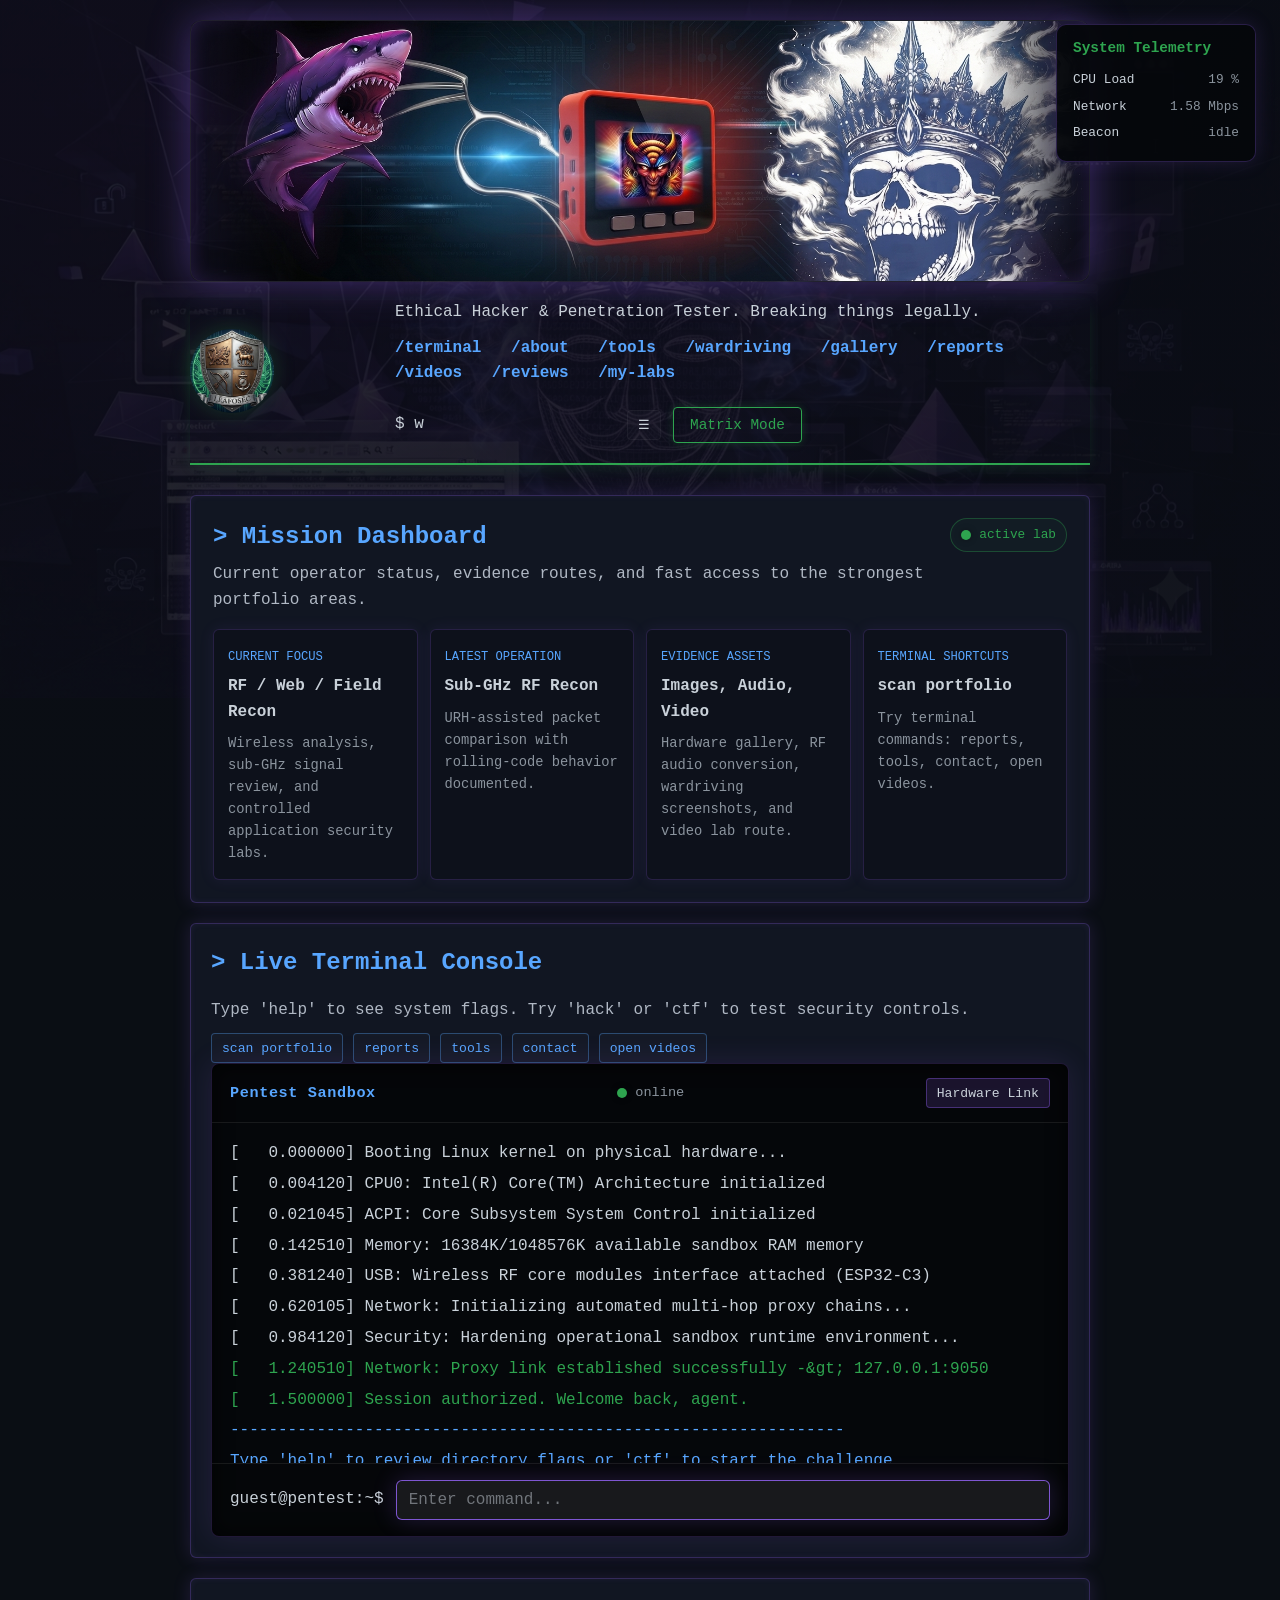
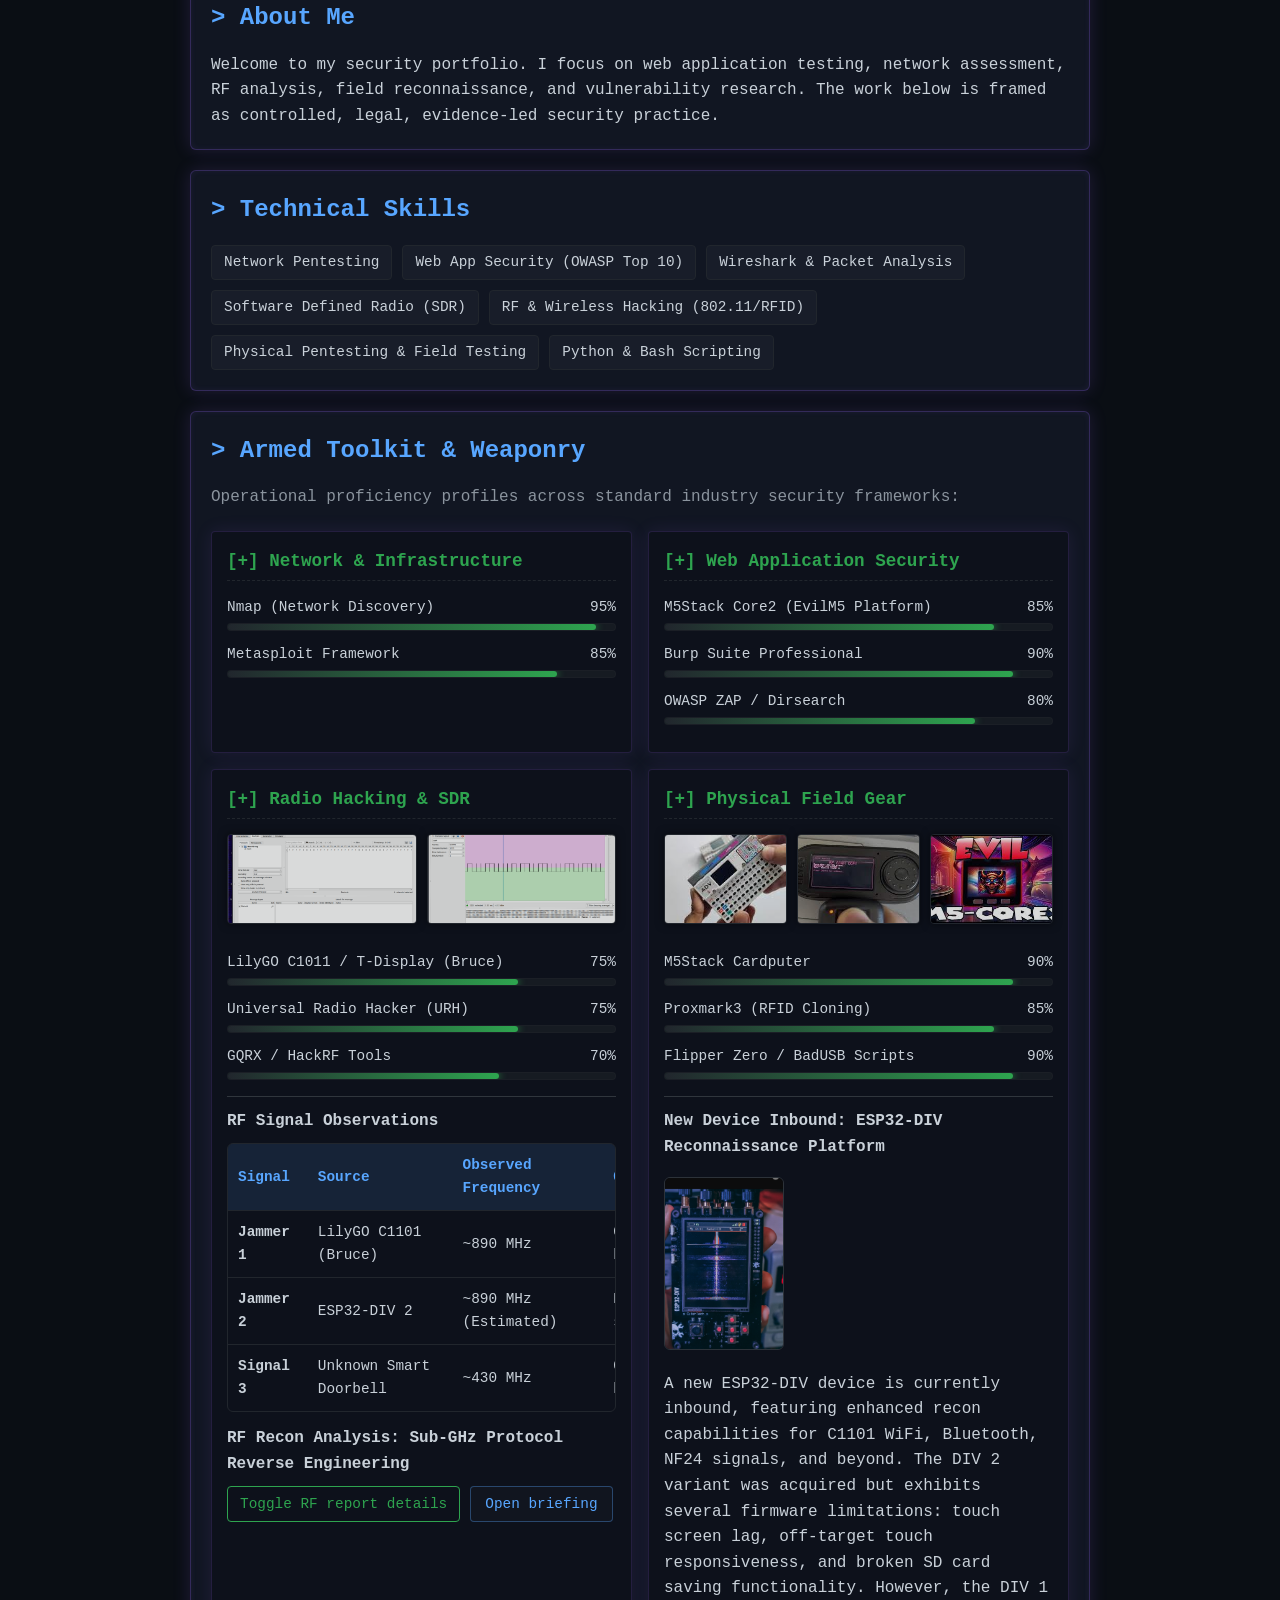
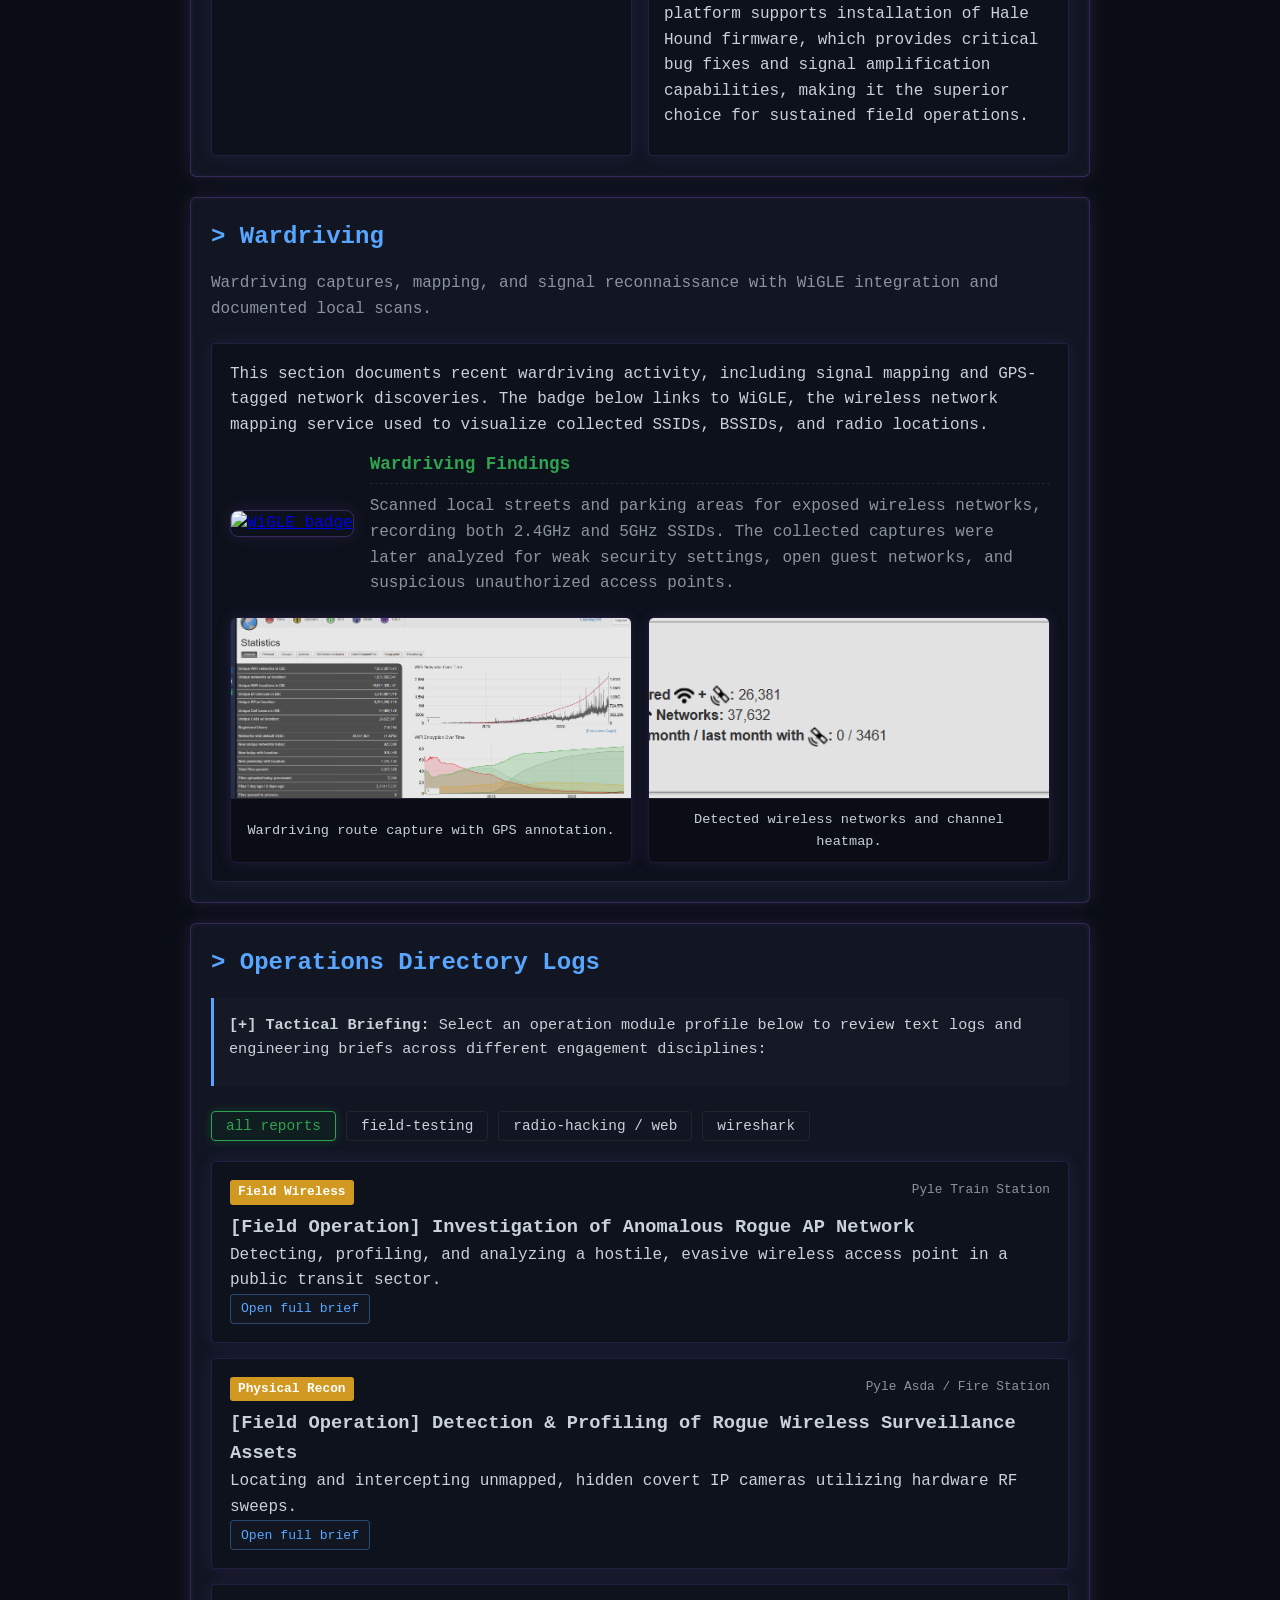
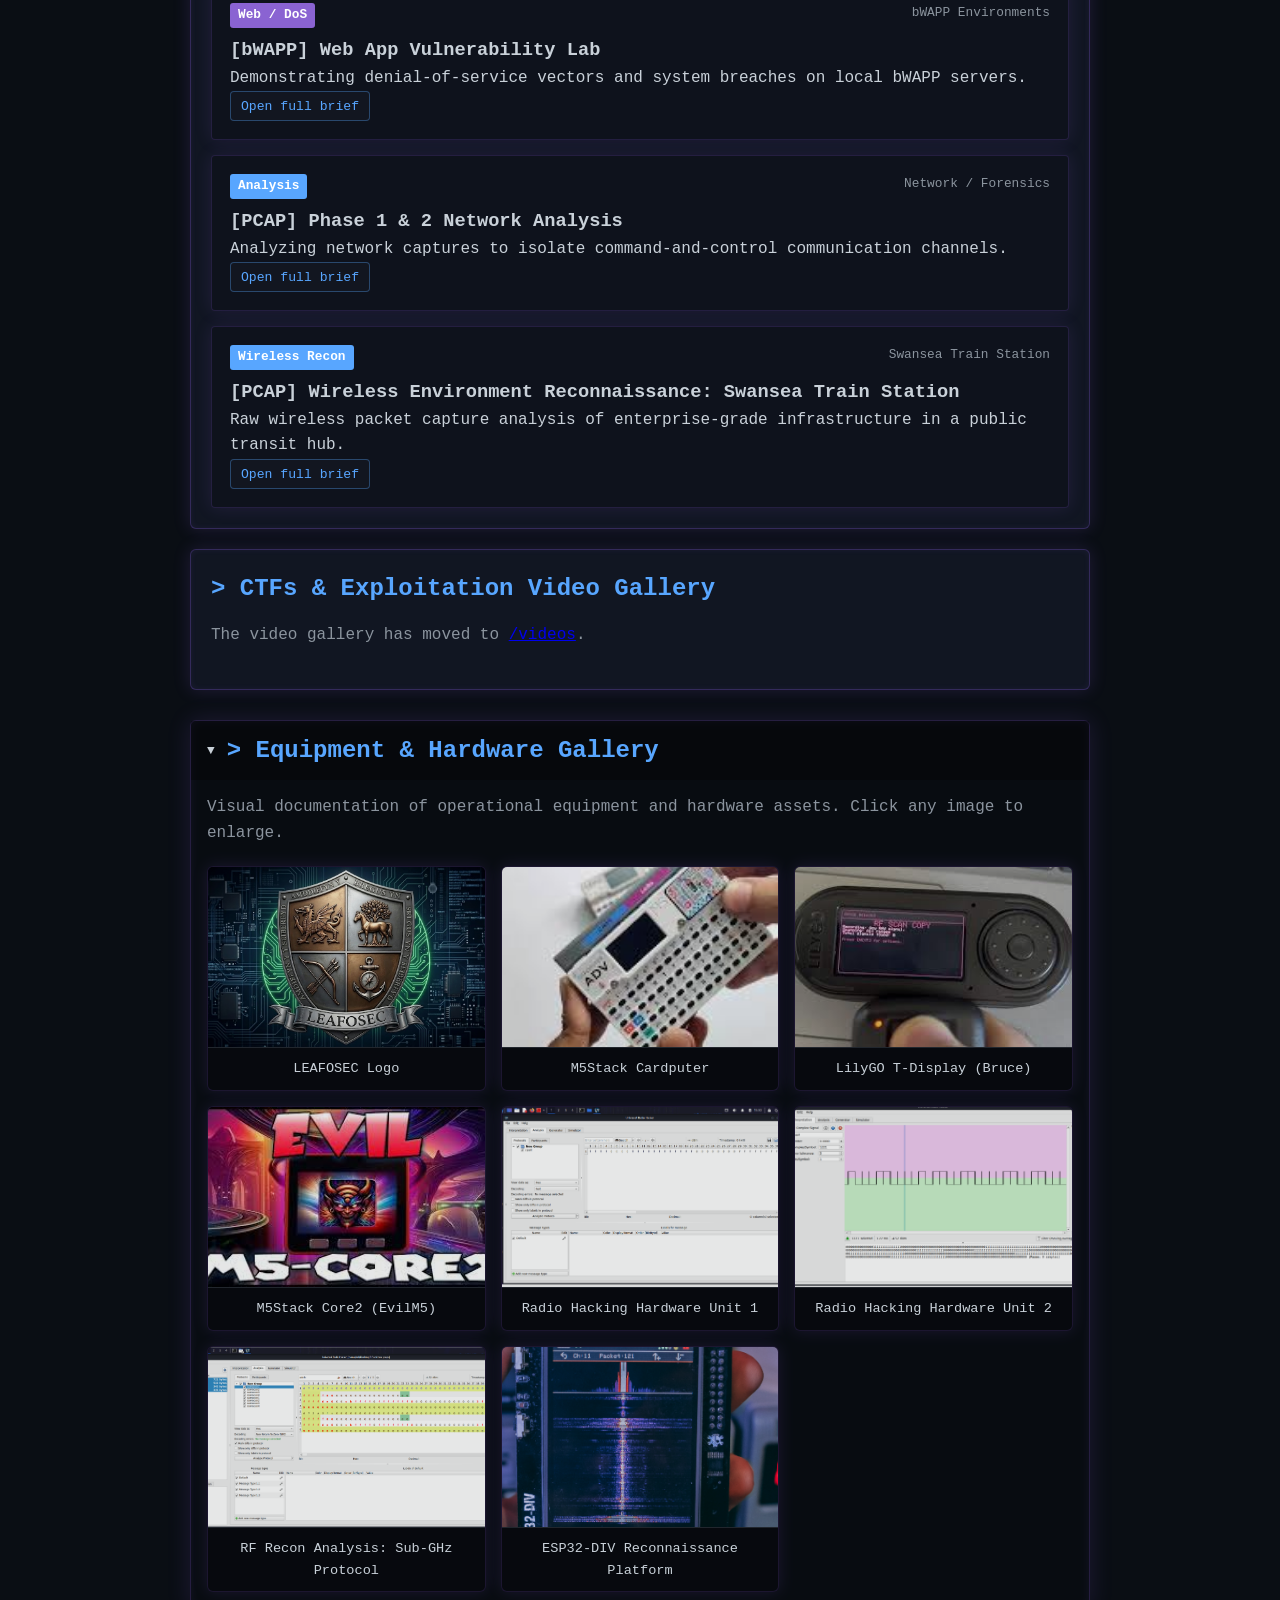
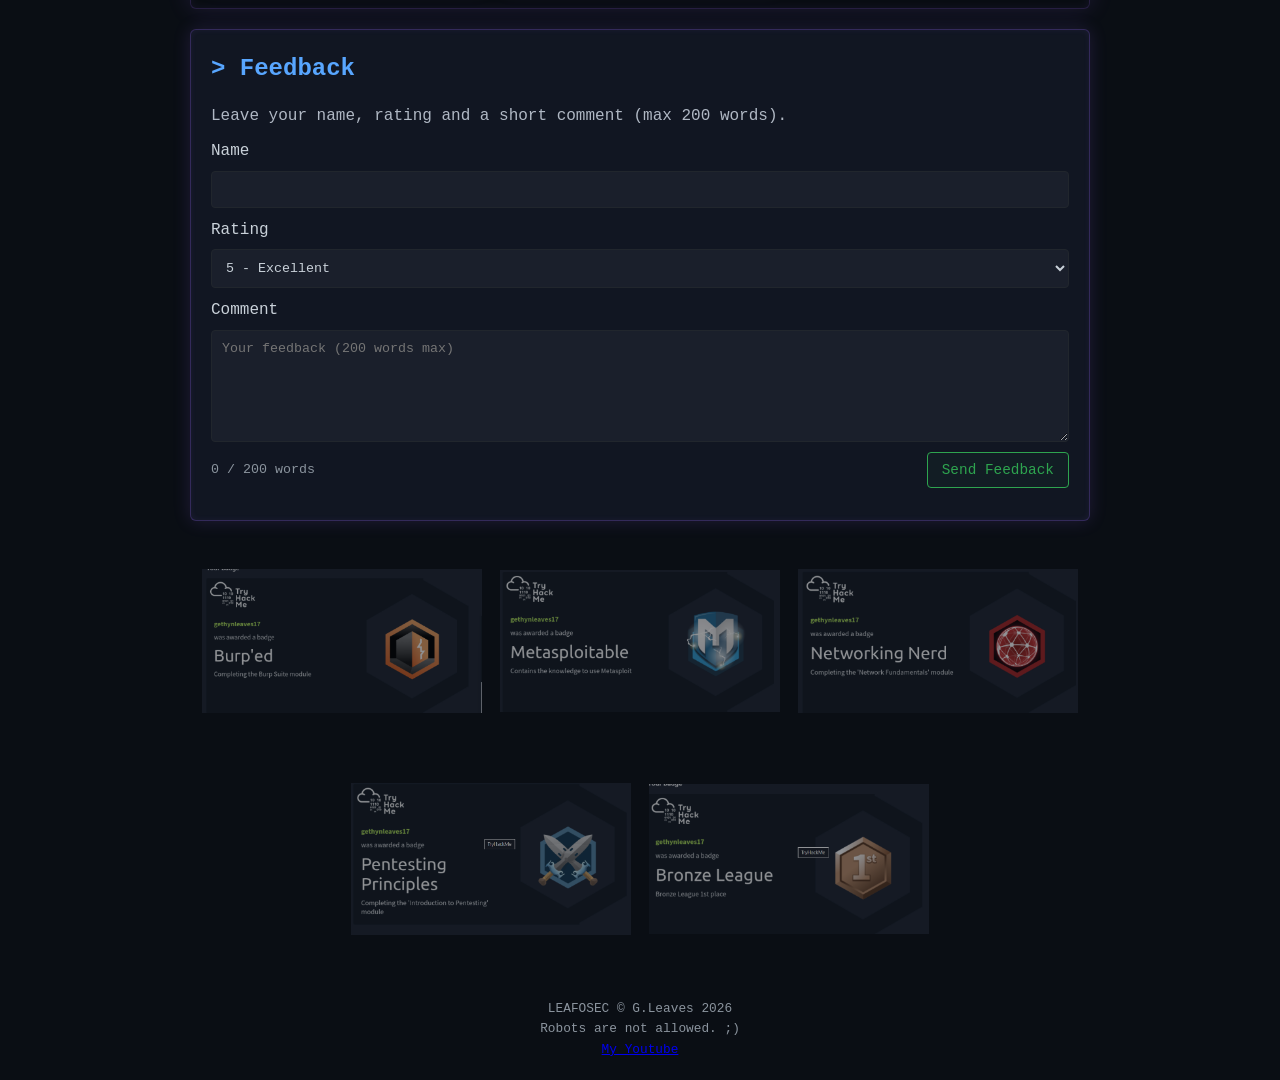
==== commit cdc7fe29: "update4 update4" ====
--- a/index.html
+++ b/index.html
@@ -46,7 +46,7 @@
                         <a href="#writeups">/reports</a>
                         <a href="videos.html">/videos</a>
                         <a href="reviews.html">/reviews</a>
-                        <a href="Windowsreport.html">/windows-report</a>
+                        <a href="MyLabs.html">/my-labs</a>
                     </nav>
                     <div class="header-top">
                         <div id="text-target" class="header-typing">
--- a/style.css
+++ b/style.css
@@ -585,7 +585,6 @@
     border: 1px solid rgba(153, 102, 255, 0.2);
     border-radius: 6px;
     padding: 0;
-    overflow: hidden;
     transition: all 0.3s ease;
     margin-top: 30px;
     box-shadow: 0 0 24px rgba(153, 102, 255, 0.14), inset 0 0 10px rgba(153, 102, 255, 0.08);
@@ -622,7 +621,7 @@
 }
 
 .gallery-content {
-    max-height: 2000px;
+    max-height: 8000px;
     overflow: hidden;
     transition: max-height 0.3s ease;
     padding: 0 16px 16px 16px;
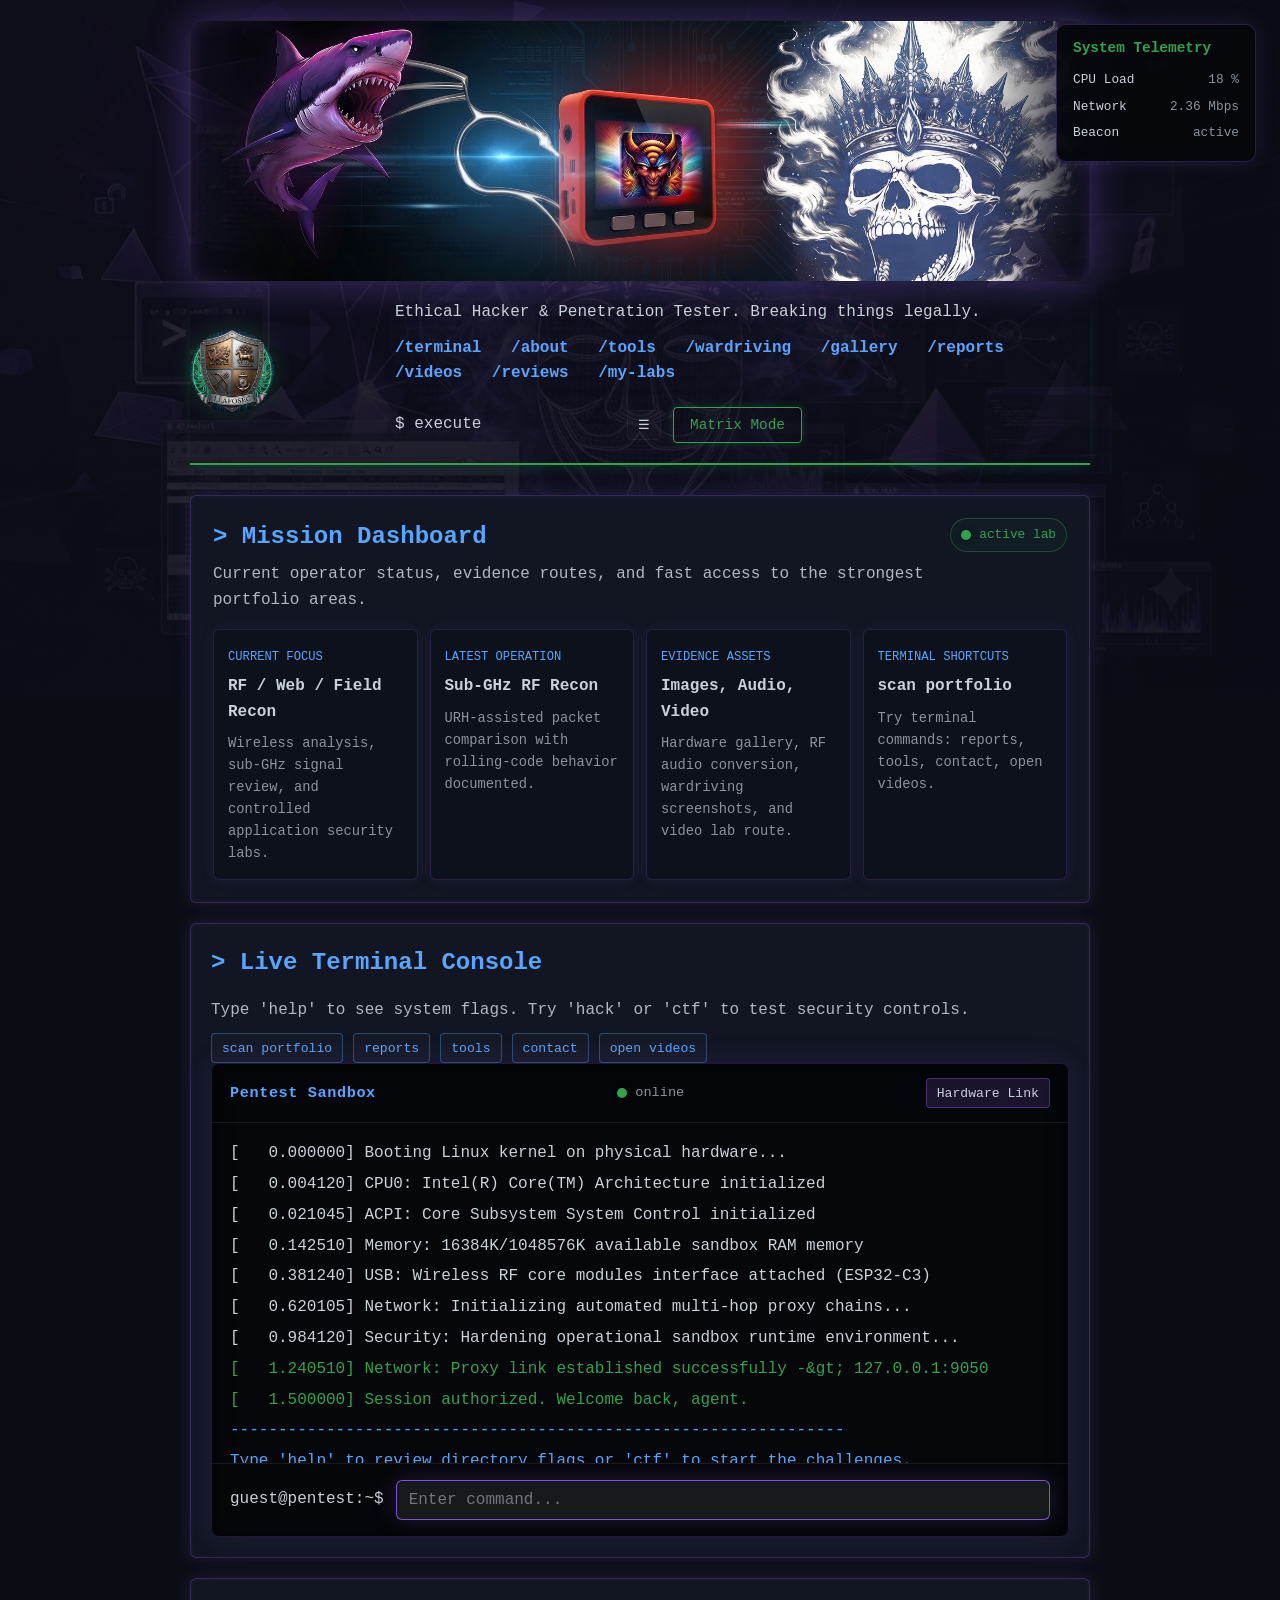
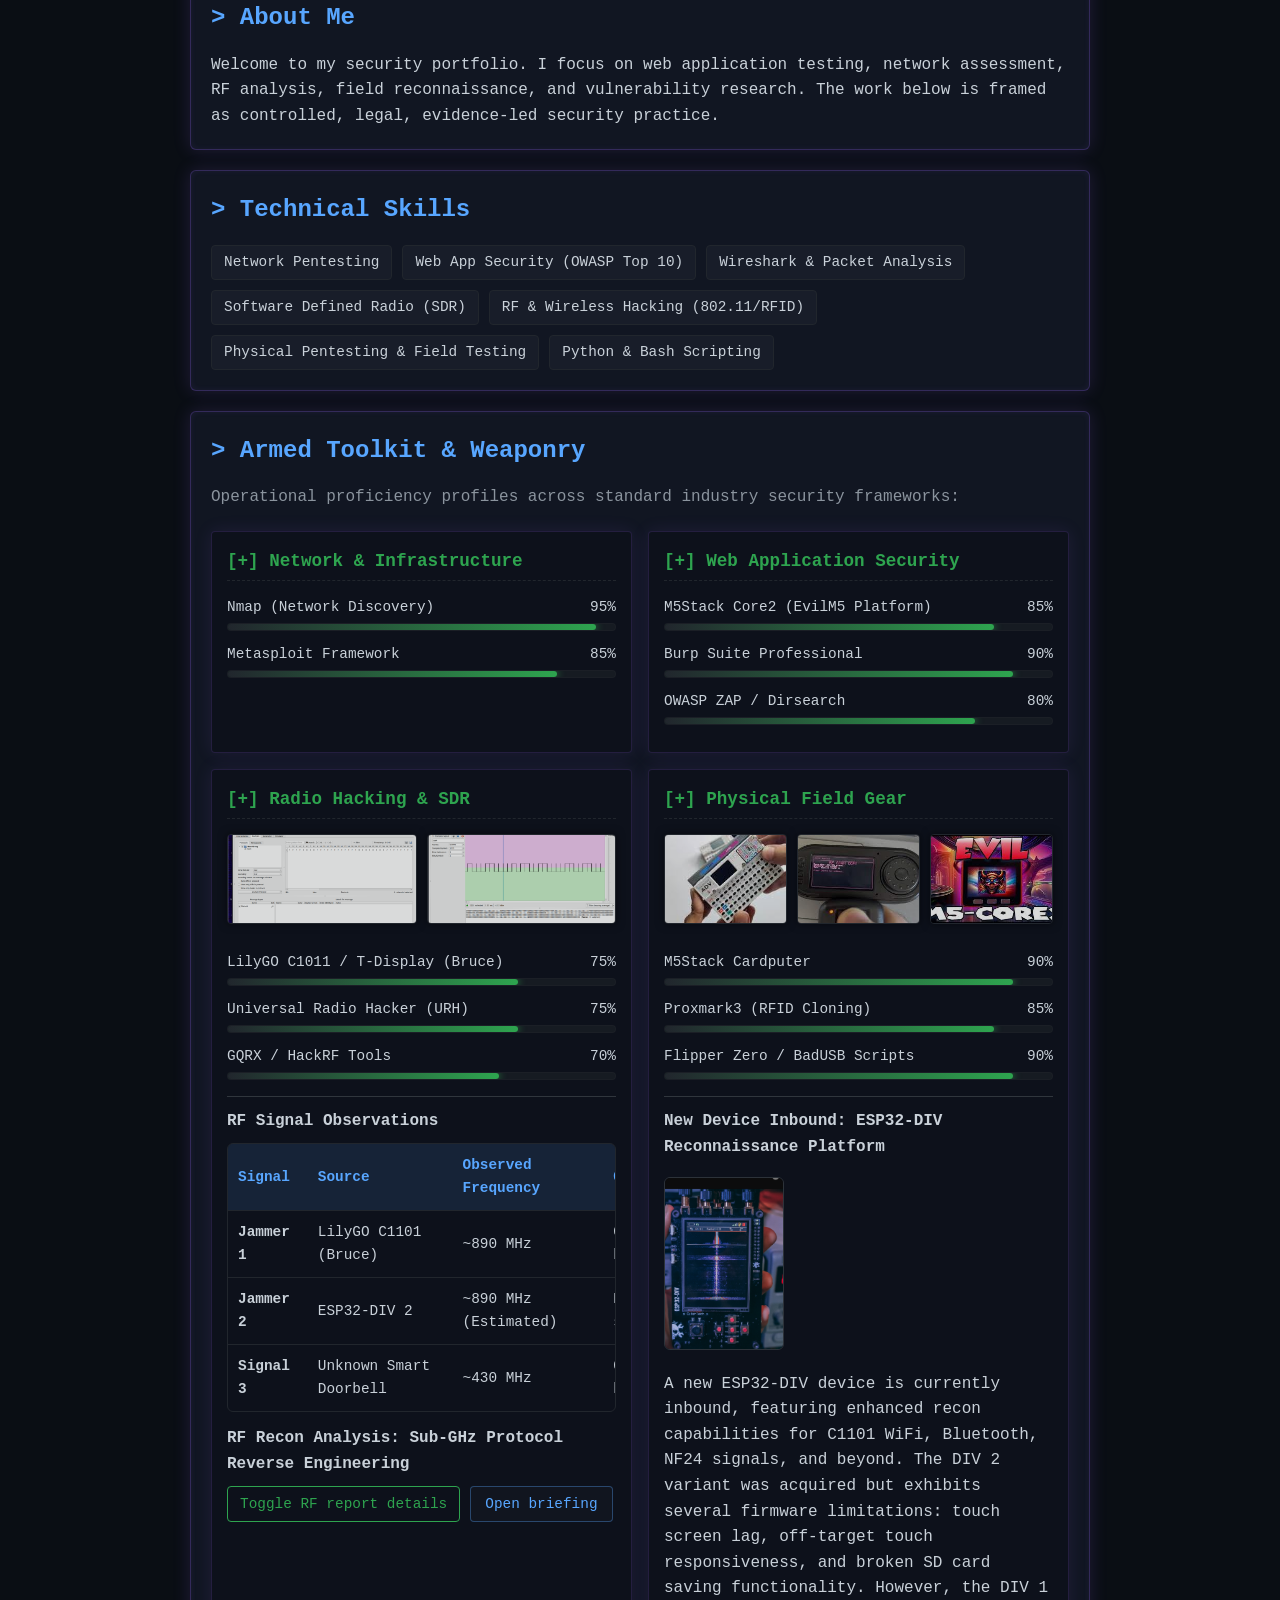
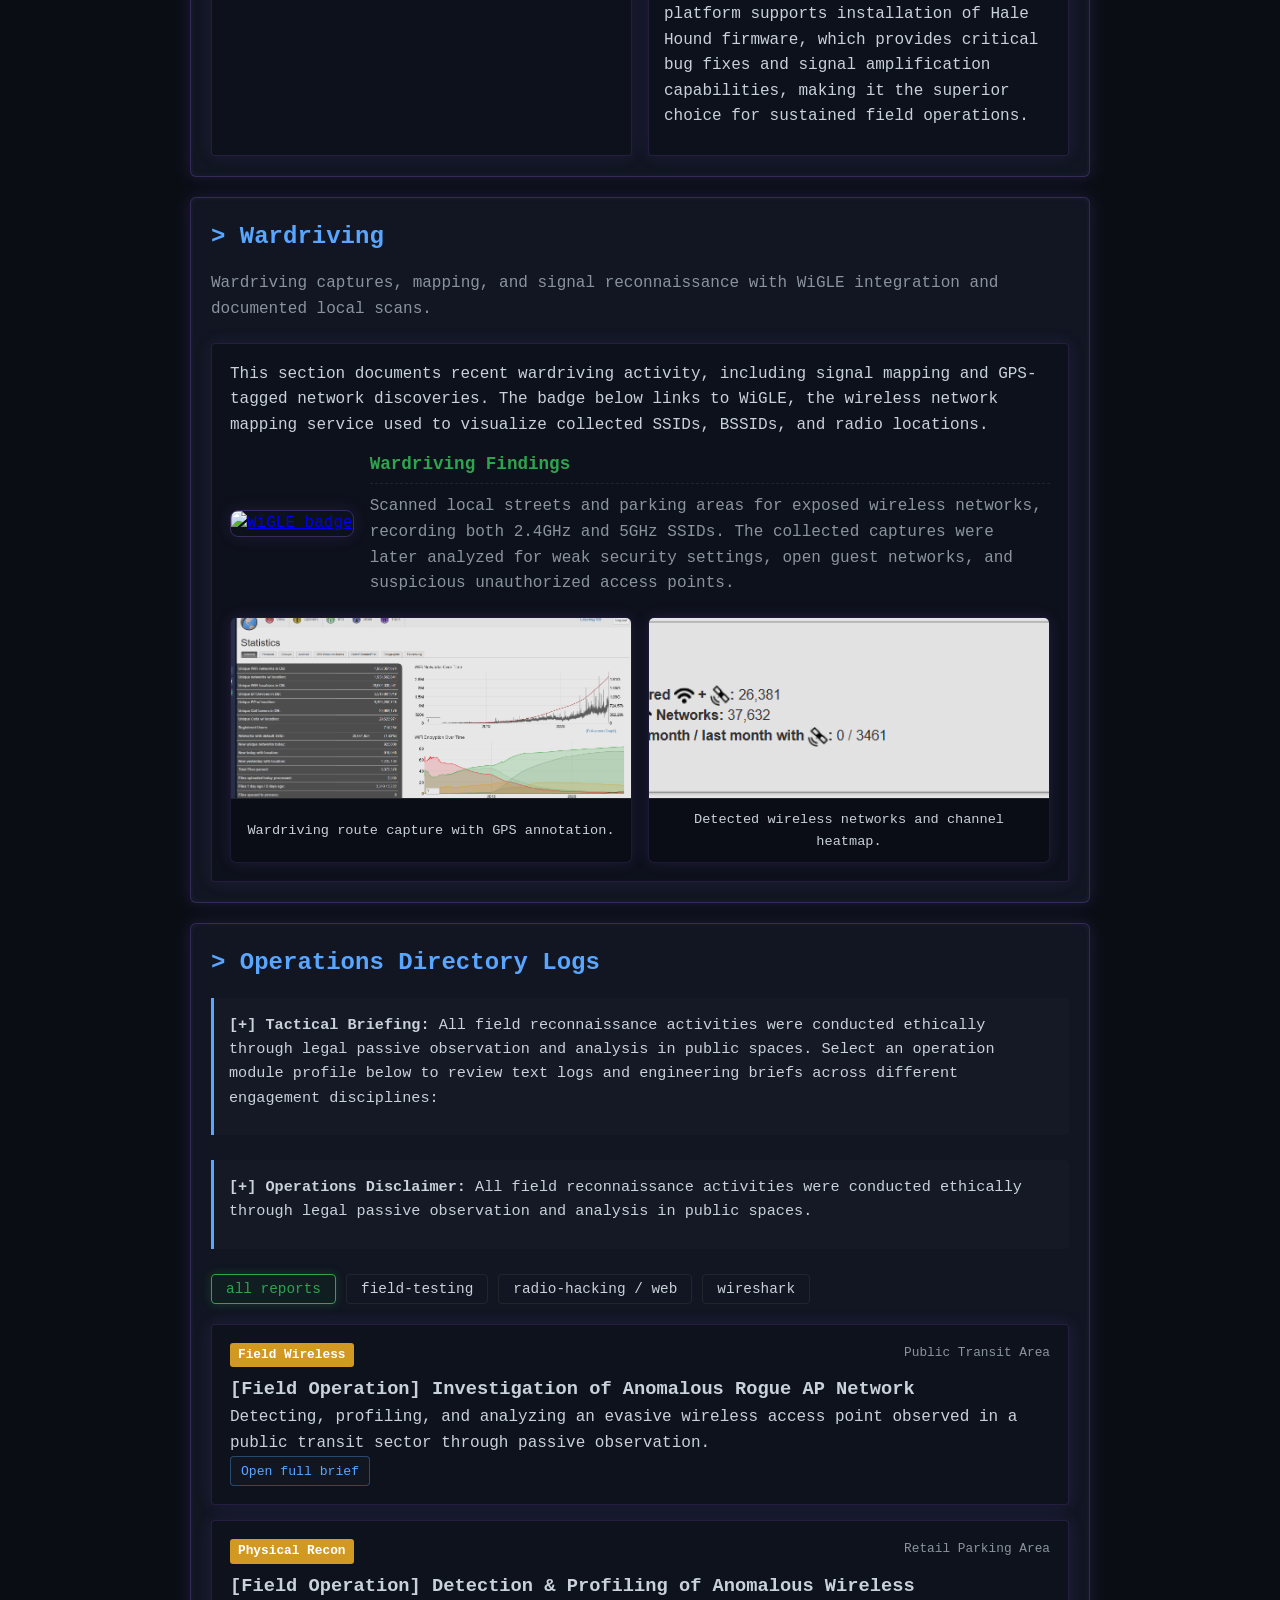
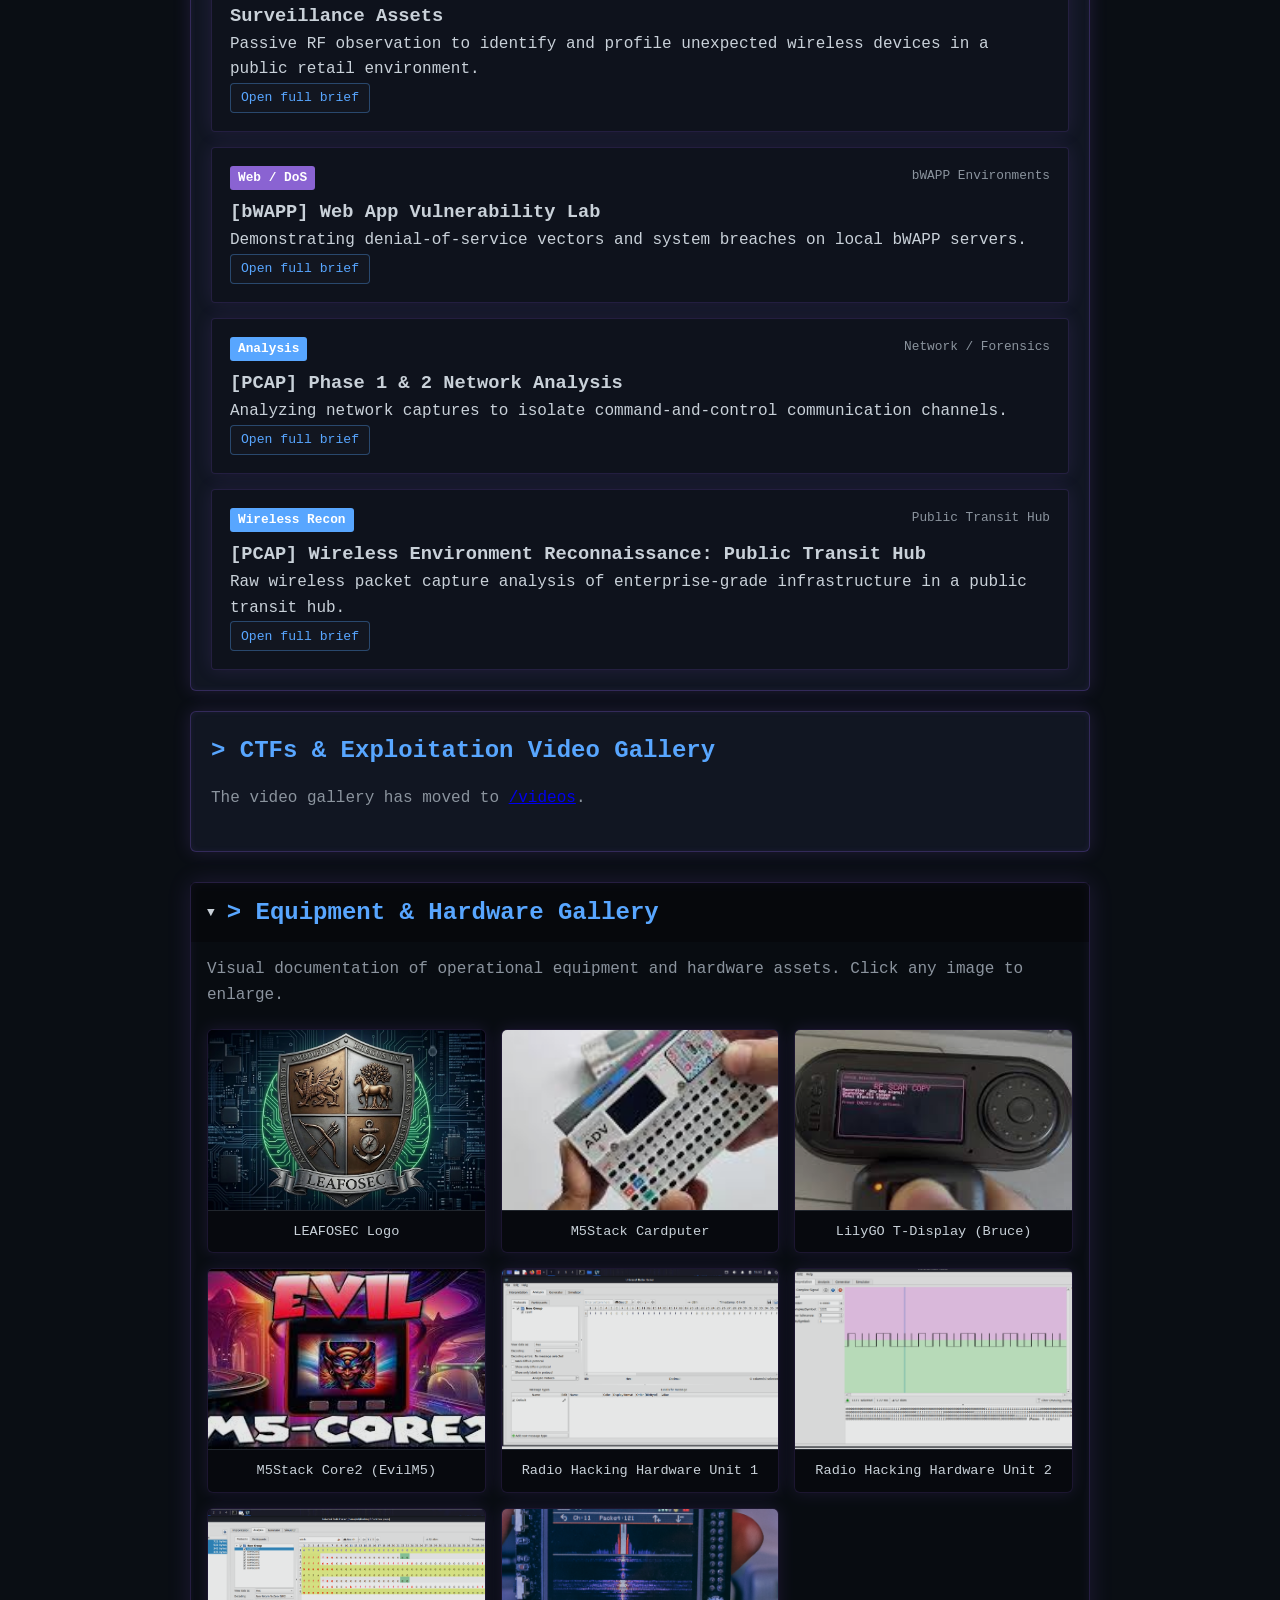
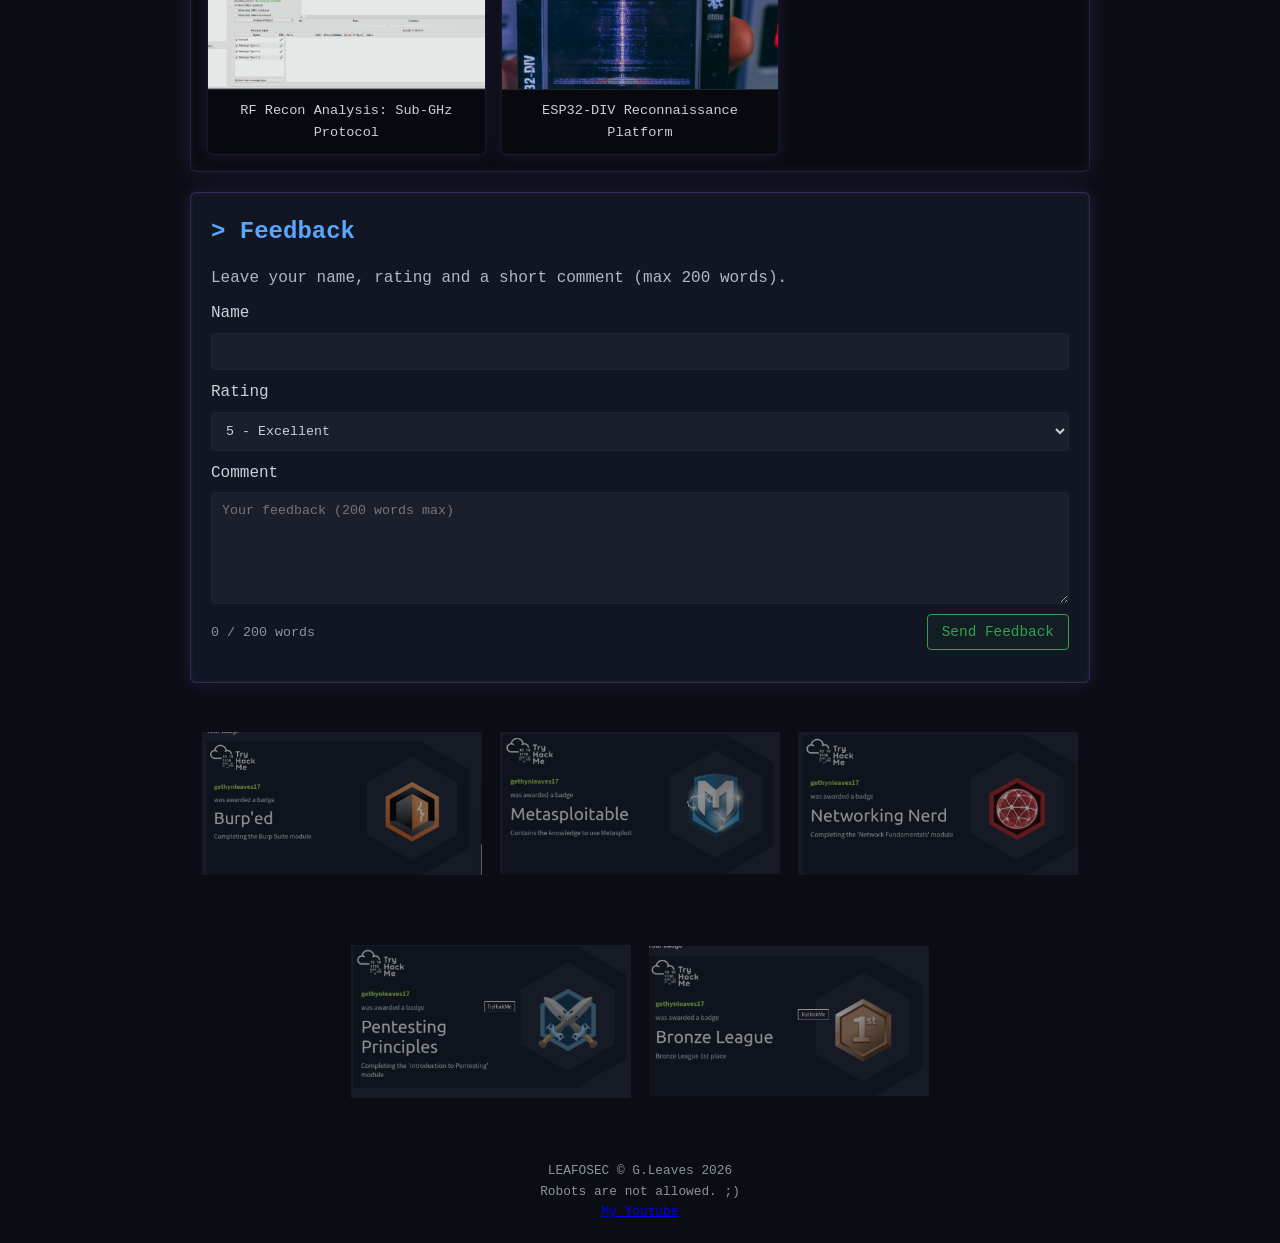
==== commit 334b2a89: "update5" ====
--- a/index.html
+++ b/index.html
@@ -472,8 +472,15 @@
                 <h2>> Operations Directory Logs</h2>
 
                 <div class="ops-brief">
-                    <p><strong>[+] Tactical Briefing:</strong> Select an operation module profile below to review text
-                        logs and engineering briefs across different engagement disciplines:</p>
+                    <p><strong>[+] Tactical Briefing:</strong> All field reconnaissance activities were conducted
+                        ethically through legal passive observation and analysis in public spaces. Select an operation
+                        module profile below to review text logs and engineering briefs across different engagement
+                        disciplines:</p>
+                </div>
+
+                <div class="ops-brief">
+                    <p><strong>[+] Operations Disclaimer:</strong> All field reconnaissance activities were conducted
+                        ethically through legal passive observation and analysis in public spaces.</p>
                 </div>
 
                 <!-- Interactive Filter Tabs -->
@@ -490,72 +497,74 @@
 
                 <div class="writeup-grid">
 
-                    <!-- FIELD OP 1: Pyle Train Station -->
+                    <!-- FIELD OP 1: Rogue AP Network -->
                     <div class="writeup-card physical" onclick="toggleReport('report-field')">
                         <div class="card-meta">
                             <span class="difficulty hard" style="background: #d29922;">Field Wireless</span>
-                            <span class="platform">Pyle Train Station</span>
+                            <span class="platform">Public Transit Area</span>
                         </div>
                         <h3>[Field Operation] Investigation of Anomalous Rogue AP Network</h3>
-                        <p>Detecting, profiling, and analyzing a hostile, evasive wireless access point in a public
-                            transit sector.</p>
+                        <p>Detecting, profiling, and analyzing an evasive wireless access point observed in a public
+                            transit sector through passive observation.</p>
                         <button class="btn btn-ghost btn-small report-modal-btn" type="button"
                             data-report="rogue-ap">Open full brief</button>
                         <div id="report-field" class="report-content" onclick="event.stopPropagation();">
                             <h4>[+] Field Intel Summary:</h4>
                             <div class="field-report-details">
-                                <h5>1. Pyle Train Station Reconnaissance</h5>
-                                <p>Probing conducted via mobile device hardened with an always-on VPN layer. Connection
-                                    to the gateway routed traffic to a simplified captive portal login page. Fake
-                                    credentials returned immediate submission failures, indicating credential harvesting
-                                    hooks.</p>
+                                <h5>1. Public Transit Area Reconnaissance</h5>
+                                <p>Passive observation conducted using a mobile device with standard security
+                                    configurations. The gateway presented a simplified captive portal login page — test
+                                    inputs returned submission failures, suggesting suspicious authentication-handling
+                                    logic
+                                    (without confirming any specific purpose or outcome).</p>
                                 <h5>2. Hardware Reconnaissance & RF Auditing</h5>
                                 <p>Deployed an M5Stack Cardputer running EvilM5 / Bruce firmware alongside a LilyGO
-                                    T-Display-S3 running Bruce firmware to map infrastructure. Confirmed isolated
-                                    topology with 0 other connected hosts; port sweeps returned closed/filtered states.
+                                    T-Display-S3 running Bruce firmware to observe and map the wireless infrastructure.
+                                    Observed an isolated
+                                    topology with 0 other connected hosts; passive port sweeps returned closed/filtered
+                                    states.
                                 </p>
-                                <h5>3. Threat Actor Evasion Profiles</h5>
-                                <p>MAC profiling points toward a weaponized Hak5 Wi-Fi Pineapple or custom ESP32 rogue
-                                    framework. The node initiates automated targeted deauthentication frames to forcibly
-                                    disconnect audit devices within a 3-minute window, followed by a total SSID dormancy
-                                    cycle until the next day.</p>
-
-                                <h5>4. REPORT ENDED</h5>
-                                <p>Deployed an M5Stack Cardputer running EvilM5 / Bruce firmware alongside a LilyGO
-                                    After heavy reconnaissance on this AP,
-                                    I have decided to cease operations until better field devices can be obtained.
-                                    The login mechanism for this device is too flimsy for credential harvesting.
-                                    Even though this is a high-traffic area for potential victims, it is not worth
-                                    reporting, as most who need internet are utilizing mobile data, which is the
-                                    superior option in this case. AP rogue ending report for now!.
+                                <h5>3. Observed Behavioural Patterns</h5>
+                                <p>MAC profiling suggests the node may be a Hak5 Wi-Fi Pineapple or custom ESP32-based
+                                    framework. The access point was observed entering a dormant state after
+                                    approximately 3 minutes of monitoring, followed by a total SSID disappearance until
+                                    the following day — consistent with an evasive or low-observability configuration.
                                 </p>
-                            </div>
-                        </div>
-                    </div>
-
-                    <!-- FIELD OP 2: Rogue CCTV (Pyle Asda / Fire Station) -->
+
+                                <h5>4. Assessment Conclusion</h5>
+                                <p>After extended passive reconnaissance of this access point, further investigation was
+                                    paused. The login mechanism appeared unreliable for any meaningful analysis, and the
+                                    high-traffic nature of the area meant most users were observed connecting via mobile
+                                    data rather than open Wi-Fi. This operation was concluded and documented for
+                                    educational reference.</p>
+                            </div>
+                        </div>
+                    </div>
+
+                    <!-- FIELD OP 2: Rogue Wireless Surveillance -->
                     <div class="writeup-card physical" onclick="toggleReport('report-field-cctv')">
                         <div class="card-meta">
                             <span class="difficulty hard" style="background: #d29922;">Physical Recon</span>
-                            <span class="platform">Pyle Asda / Fire Station</span>
-                        </div>
-                        <h3>[Field Operation] Detection & Profiling of Rogue Wireless Surveillance Assets</h3>
-                        <p>Locating and intercepting unmapped, hidden covert IP cameras utilizing hardware RF sweeps.
-                        </p>
+                            <span class="platform">Retail Parking Area</span>
+                        </div>
+                        <h3>[Field Operation] Detection & Profiling of Anomalous Wireless Surveillance Assets</h3>
+                        <p>Passive RF observation to identify and profile unexpected wireless devices in a
+                            public retail environment.</p>
                         <button class="btn btn-ghost btn-small report-modal-btn" type="button" data-report="cctv">Open
                             full brief</button>
                         <div id="report-field-cctv" class="report-content" onclick="event.stopPropagation();">
-                            <h4>[+] Covert Reconnaissance Briefing:</h4>
+                            <h4>[+] Passive Observation Briefing:</h4>
                             <div class="field-report-details">
                                 <h5>1. Signature Profiling & Hardware Limitations</h5>
-                                <p>Isolated an anomalous wireless signature near Pyle Asda. Probed using an M5Stack
-                                    Cardputer running EvilM5. The device struggled to maintain a consistent lock due to
-                                    the target's low duty cycle and aggressive power-saving sleep configurations,
-                                    heavily pointing to an A9-style micro-spycam architecture.</p>
+                                <p>An anomalous wireless signature was observed near a large retail parking area.
+                                    Passive scanning was conducted using an M5Stack Cardputer running EvilM5. The device
+                                    exhibited a low duty cycle with aggressive power-saving sleep configurations,
+                                    consistent with a compact wireless camera module architecture.</p>
                                 <h5>2. Traffic Analysis & Verification</h5>
-                                <p>By shifting to scan for hidden ad-hoc infrastructure networks, the node footprint was
-                                    isolated. The device continuously broadcasts status frames over the 2.4GHz spectrum,
-                                    waiting for a localized receiver application to pull video feeds.</p>
+                                <p>By shifting focus to hidden ad-hoc infrastructure networks, the node footprint was
+                                    isolated through passive observation. The device was observed broadcasting status
+                                    frames over the 2.4GHz spectrum, consistent with a localized receiver application
+                                    expecting to pull video feeds.</p>
                             </div>
                         </div>
                     </div>
@@ -590,41 +599,63 @@
                             full brief</button>
                         <div id="report-wireshark" class="report-content" onclick="event.stopPropagation();">
                             <h4>[+] Forensics Packet Brief:</h4>
-                            <p>Filtered traffic strings to trace malicious reverse-shell network hooks. Isolated
-                                obfuscated TCP payload handshakes communicating outwards to an unmapped, external
-                                listening gateway server.</p>
-                        </div>
-                    </div>
-
-                    <!-- Wireshark Card 2: Swansea Train Station Wireless Recon -->
+                            <p>Filtered traffic strings to trace suspicious reverse-connection style network hooks.
+                                Isolated
+                                obfuscated TCP payload handshakes communicating outwards to an external
+                                listening gateway server (details intentionally kept non-specific for safety).</p>
+                        </div>
+                    </div>
+
+                    <!-- Wireshark Card 2: Public Transit Wireless Recon -->
                     <div class="writeup-card forensics" onclick="toggleReport('report-wireshark2')">
                         <div class="card-meta">
                             <span class="difficulty easy" style="background: #58a6ff;">Wireless Recon</span>
-                            <span class="platform">Swansea Train Station</span>
-                        </div>
-                        <h3>[PCAP] Wireless Environment Reconnaissance: Swansea Train Station</h3>
-                        <p>Raw wireless packet capture analysis of enterprise-grade infrastructure in a public transit hub.</p>
+                            <span class="platform">Public Transit Hub</span>
+                        </div>
+                        <h3>[PCAP] Wireless Environment Reconnaissance: Public Transit Hub</h3>
+                        <p>Raw wireless packet capture analysis of enterprise-grade infrastructure in a public transit
+                            hub.</p>
                         <button class="btn btn-ghost btn-small report-modal-btn" type="button" data-report="pcap2">Open
                             full brief</button>
                         <div id="report-wireshark2" class="report-content" onclick="event.stopPropagation();">
                             <div class="media-container" style="margin: 8px 0 12px 0;">
-                                <img src="images/rawtowireshark1.png" alt="Swansea Train Station wireless recon capture analysis"
-                                    class="gallery-img"
+                                <img src="images/rawtowireshark1.png"
+                                    alt="Public transit hub wireless recon capture analysis" class="gallery-img"
                                     style="width: 100%; max-width: 100%; border: 1px solid #30363d; border-radius: 6px; cursor: pointer;">
                             </div>
-                            <h4>[+] Wireless Environment Reconnaissance Report: Swansea Train Station</h4>
+                            <h4>[+] Wireless Environment Reconnaissance Report: Public Transit Hub</h4>
+                            <p style="margin: 0 0 10px 0; color: var(--text-main);"><strong>Privacy & Data Handling
+                                    Note:</strong> The wireless capture details shown here were sanitized for
+                                publication: sensitive identifiers (e.g., SSIDs/BSSIDs and related labels) may be
+                                AI-rephrased or replaced with non-real placeholders to avoid exposing real-world
+                                networks.</p>
                             <h5 style="margin: 8px 0 6px 0;">Executive Summary</h5>
-                            <p style="margin: 0 0 8px 0; color: var(--text-main);">This report summarizes the analysis of wireless network beacon and probe frames captured while stationed at the Swansea train station. The objective was to practice capturing raw wireless packets in a public, high-traffic environment for later offline analysis in Wireshark. The capture, consisting of 4,872 packets, identifies a managed wireless infrastructure characterized by enterprise-grade security and localized segment isolation.</p>
+                            <p style="margin: 0 0 8px 0; color: var(--text-main);">This report summarizes the analysis
+                                of wireless network beacon and probe frames captured while stationed at a public transit
+                                hub. The objective was to practice capturing raw wireless packets in a public,
+                                high-traffic environment for later offline analysis in Wireshark. The capture,
+                                consisting of 4,872 packets, identifies a managed wireless infrastructure characterized
+                                by enterprise-grade security and localized segment isolation.</p>
                             <h5 style="margin: 8px 0 6px 0;">1. Infrastructure Overview</h5>
-                            <p style="margin: 0 0 8px 0; color: var(--text-main);">The wireless environment at the location is primarily supported by Huawei Technologies and Hewlett Packard infrastructure, with a total of 50 unique devices identified as active participants in the broadcast layer.</p>
-                            <p style="margin: 0 0 8px 0; color: var(--text-main);"><strong>Network Segmentation:</strong> The infrastructure utilizes multiple SSIDs to segment traffic, indicating a managed environment likely deployed for a multi-tenant or campus facility. The observed network segments include:</p>
+                            <p style="margin: 0 0 8px 0; color: var(--text-main);">The wireless environment at the
+                                location is primarily supported by Huawei Technologies and Hewlett Packard
+                                infrastructure, with a total of 50 unique devices identified as active participants in
+                                the broadcast layer.</p>
+                            <p style="margin: 0 0 8px 0; color: var(--text-main);"><strong>Network
+                                    Segmentation:</strong> The infrastructure utilizes multiple SSIDs to segment
+                                traffic, indicating a managed environment likely deployed for a multi-tenant or campus
+                                facility. The observed network segments include:</p>
                             <ul style="margin: 0 0 8px 0; padding-left: 20px; color: var(--text-main);">
-                                <li><strong>Managed Enterprise Networks:</strong> "ASK4 Wireless", "ASK4 Wireless (802.1x)", "Seren Staff".</li>
-                                <li><strong>IoT & Specialized Segments:</strong> "ASK4 IoT 2.4", "Internet-only", "Restricted", "COLLEAGUE".</li>
-                                <li><strong>Standalone/Other Devices:</strong> "Three_AECCDC", "RUT950_D219".</li>
+                                <li><strong>Managed Enterprise Networks:</strong> "CORP-GUEST", "STAFF-SECURE (802.1x)",
+                                    "ENTERPRISE-WIFI".</li>
+                                <li><strong>IoT & Specialized Segments:</strong> "IOT-DEVICES-2.4G", "INTERNET-ONLY",
+                                    "RESTRICTED", "SENSOR-SWARM".</li>
+                                <li><strong>Standalone/Other Devices:</strong> "CLIENT-DEVICE-A", "CLIENT-DEVICE-B".
+                                </li>
                             </ul>
                             <h5 style="margin: 8px 0 6px 0;">2. Infrastructure Inventory</h5>
-                            <p style="margin: 0 0 8px 0; color: var(--text-main);">The environment is dominated by two primary vendors, suggesting a tiered hardware deployment strategy.</p>
+                            <p style="margin: 0 0 8px 0; color: var(--text-main);">The environment is dominated by two
+                                primary vendors, suggesting a tiered hardware deployment strategy.</p>
                             <div class="responsive-table">
                                 <table>
                                     <thead>
@@ -660,27 +691,48 @@
                             </div>
                             <h5 style="margin: 8px 0 6px 0;">3. Key Findings & Observations</h5>
                             <ul style="margin: 0 0 8px 0; padding-left: 20px; color: var(--text-main);">
-                                <li><strong>Security Posture:</strong> The "ASK4 Wireless (802.1x)" network employs enterprise-grade authentication (802.1X/EAP), requiring RADIUS-based authentication.</li>
-                                <li><strong>Anomalous Behavior:</strong> A probe request originating from a locally administered MAC address (42:a2:db:22:01:34) was observed broadcasting a non-standard, null-byte SSID ("0000..."), which is often indicative of misconfigured hardware, software-defined radio (SDR) activity, or hidden network probing.</li>
-                                <li><strong>Client Behavior:</strong> IoT devices, such as a "Claudio's 2nd Fire TV Stick," were identified via Vendor Specific tags, indicating active consumer IoT integration within the network environment.</li>
+                                <li><strong>Security Posture:</strong> The "ASK4 Wireless (802.1x)" network employs
+                                    enterprise-grade authentication (802.1X/EAP), requiring RADIUS-based authentication.
+                                </li>
+                                <li><strong>Anomalous Behavior:</strong> Probe requests were observed broadcasting an
+                                    anomalous or non-standard (null-like) SSID, which can be indicative of
+                                    misconfigured hardware, SDR activity, or hidden network probing.</li>
+                                <li><strong>Client Behavior:</strong> Various consumer IoT device types were visible via
+                                    metadata labels, indicating normal device presence within the public environment.
+                                </li>
                             </ul>
                             <h5 style="margin: 8px 0 6px 0;">4. Recommendations</h5>
                             <ul style="margin: 0 0 8px 0; padding-left: 20px; color: var(--text-main);">
-                                <li><strong>Monitor Anomaly Sources:</strong> Further investigation is recommended for devices using locally administered MAC addresses (starting with 0x42/0x46/0x4A/0x4E) to determine if these are authorized specialized devices or potential rogue hardware.</li>
-                                <li><strong>Verify Security Policies:</strong> Conduct an audit to ensure that networks labeled "Restricted" enforce Privacy flags correctly, confirming encryption is required for all connected clients.</li>
-                                <li><strong>Baseline IoT Traffic:</strong> Given the presence of consumer IoT devices, ensure these are isolated from the enterprise/staff segments to prevent lateral movement risks.</li>
+                                <li><strong>Monitor Anomaly Sources:</strong> Further investigation is recommended for
+                                    devices using locally administered MAC addresses (starting with 0x42/0x46/0x4A/0x4E)
+                                    to determine if these are authorized specialized devices or potential rogue
+                                    hardware.</li>
+                                <li><strong>Verify Security Policies:</strong> Conduct an audit to ensure that networks
+                                    labeled "Restricted" enforce Privacy flags correctly, confirming encryption is
+                                    required for all connected clients.</li>
+                                <li><strong>Baseline IoT Traffic:</strong> Given the presence of consumer IoT devices,
+                                    ensure these are isolated from the enterprise/staff segments to prevent lateral
+                                    movement risks.</li>
                             </ul>
                             <h5 style="margin: 8px 0 6px 0;">5. Applied Wireshark Filters</h5>
-                            <p style="margin: 0 0 8px 0; color: var(--text-main);">The following display filters were utilized throughout the reconnaissance process:</p>
+                            <p style="margin: 0 0 8px 0; color: var(--text-main);">The following display filters were
+                                utilized throughout the reconnaissance process:</p>
                             <ul style="margin: 0 0 8px 0; padding-left: 20px; color: var(--text-main);">
-                                <li><strong>General Beacon Filter:</strong> <code>wlan.fc.type_subtype == 0x08</code></li>
-                                <li><strong>Probe Request Filter:</strong> <code>wlan.fc.type_subtype == 0x04</code></li>
-                                <li><strong>Hidden SSID Probes:</strong> <code>wlan.fc.type_subtype == 0x04 && wlan.ssid == ""</code></li>
-                                <li><strong>Enterprise (802.1X) Traffic:</strong> <code>wlan.rsn.akm.type == 1</code></li>
-                                <li><strong>Vendor Specific Tag Search:</strong> <code>wlan.tag.number == 221</code></li>
-                                <li><strong>Anomalous/Null SSID Filter:</strong> <code>wlan.ssid == "000000000000000000000000000000000000000000"</code></li>
+                                <li><strong>General Beacon Filter:</strong> <code>wlan.fc.type_subtype == 0x08</code>
+                                </li>
+                                <li><strong>Probe Request Filter:</strong> <code>wlan.fc.type_subtype == 0x04</code>
+                                </li>
+                                <li><strong>Hidden SSID Probes:</strong> <code>wlan.fc.type_subtype == 0x04 && wlan.ssid
+                                        == ""</code></li>
+                                <li><strong>Enterprise (802.1X) Traffic:</strong> <code>wlan.rsn.akm.type == 1</code>
+                                </li>
+                                <li><strong>Vendor Specific Tag Search:</strong> <code>wlan.tag.number == 221</code>
+                                </li>
+                                <li><strong>Anomalous/Null SSID Filter:</strong> <code>wlan.ssid ==
+                                        "000000000000000000000000000000000000000000"</code></li>
                             </ul>
-                            <p style="margin: 0 0 8px 0; color: var(--text-main);"><strong>Device used:</strong> Cardputer with EVILM5 firmware</p>
+                            <p style="margin: 0 0 8px 0; color: var(--text-main);"><strong>Device used:</strong>
+                                Cardputer with EVILM5 firmware</p>
                         </div>
                     </div>
 
@@ -857,4 +909,4 @@
     <script src="script.js"></script>
 </body>
 
-</html>
+</html>
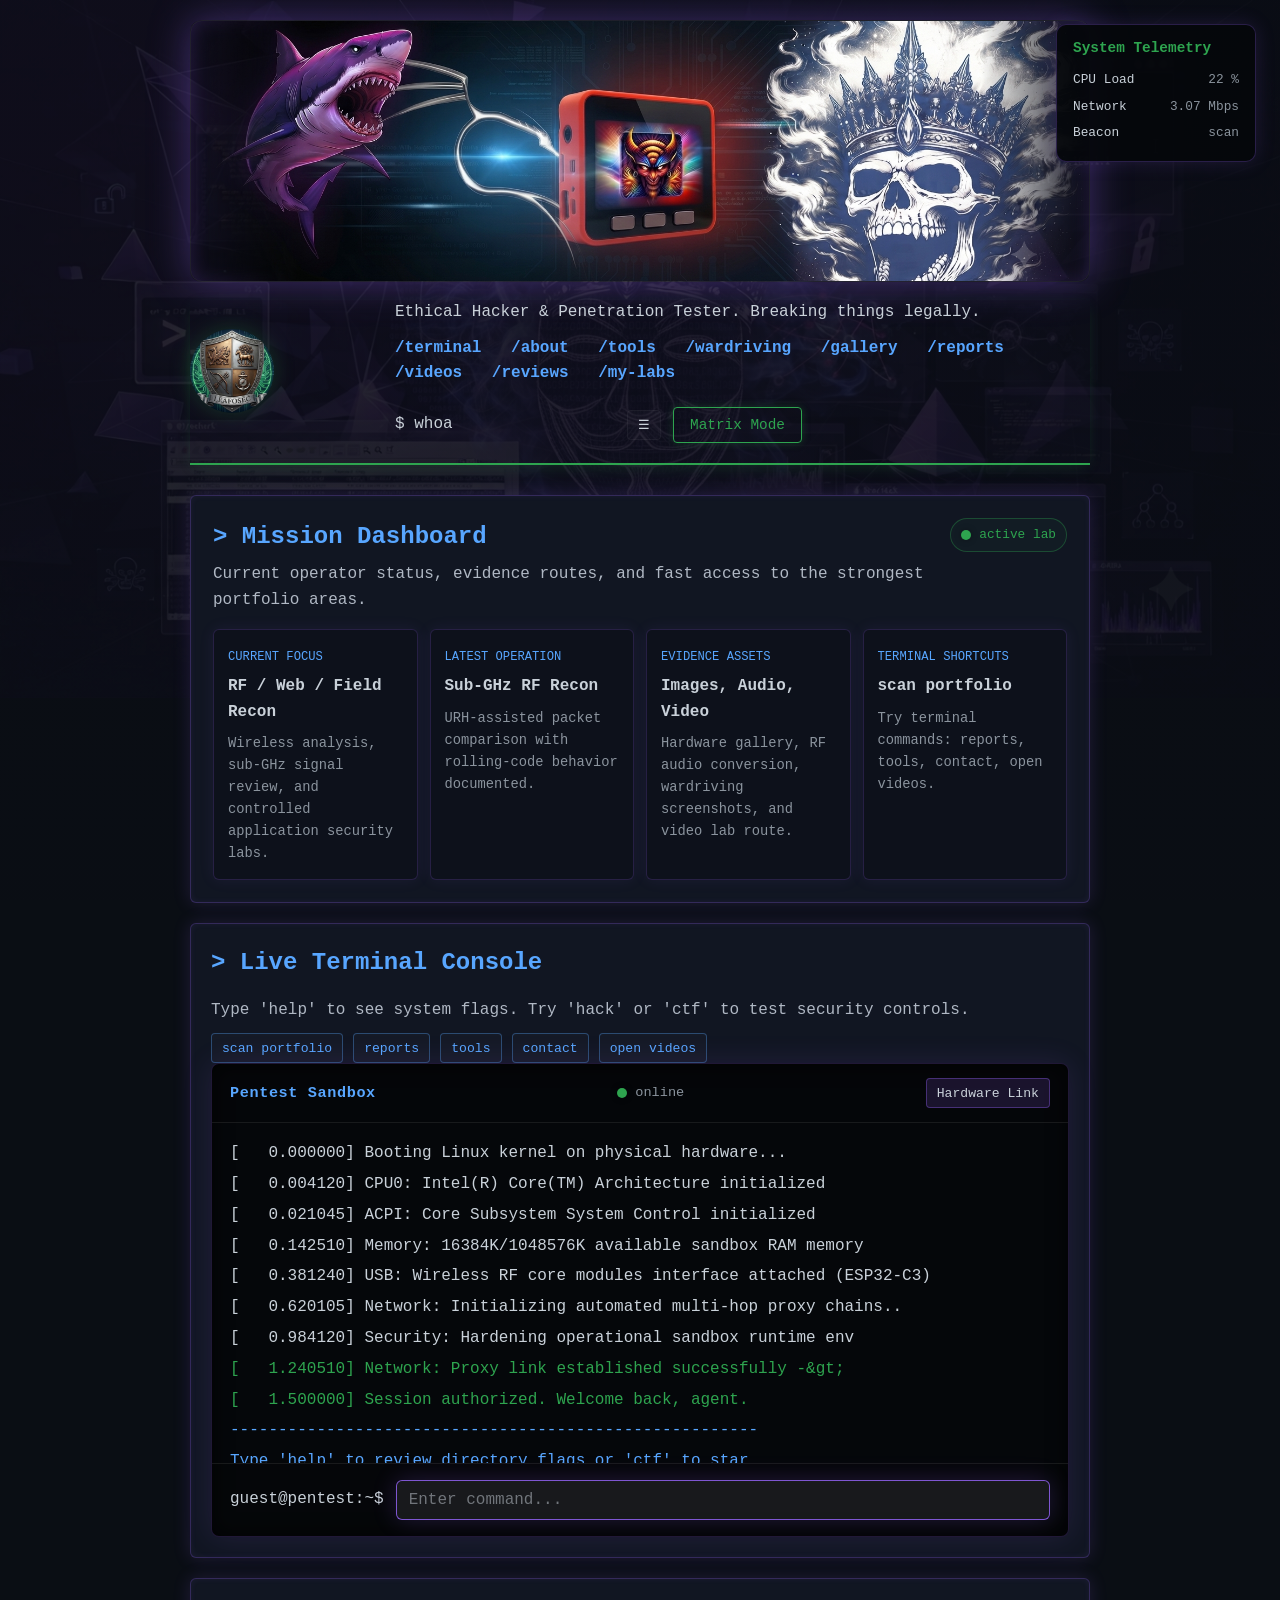
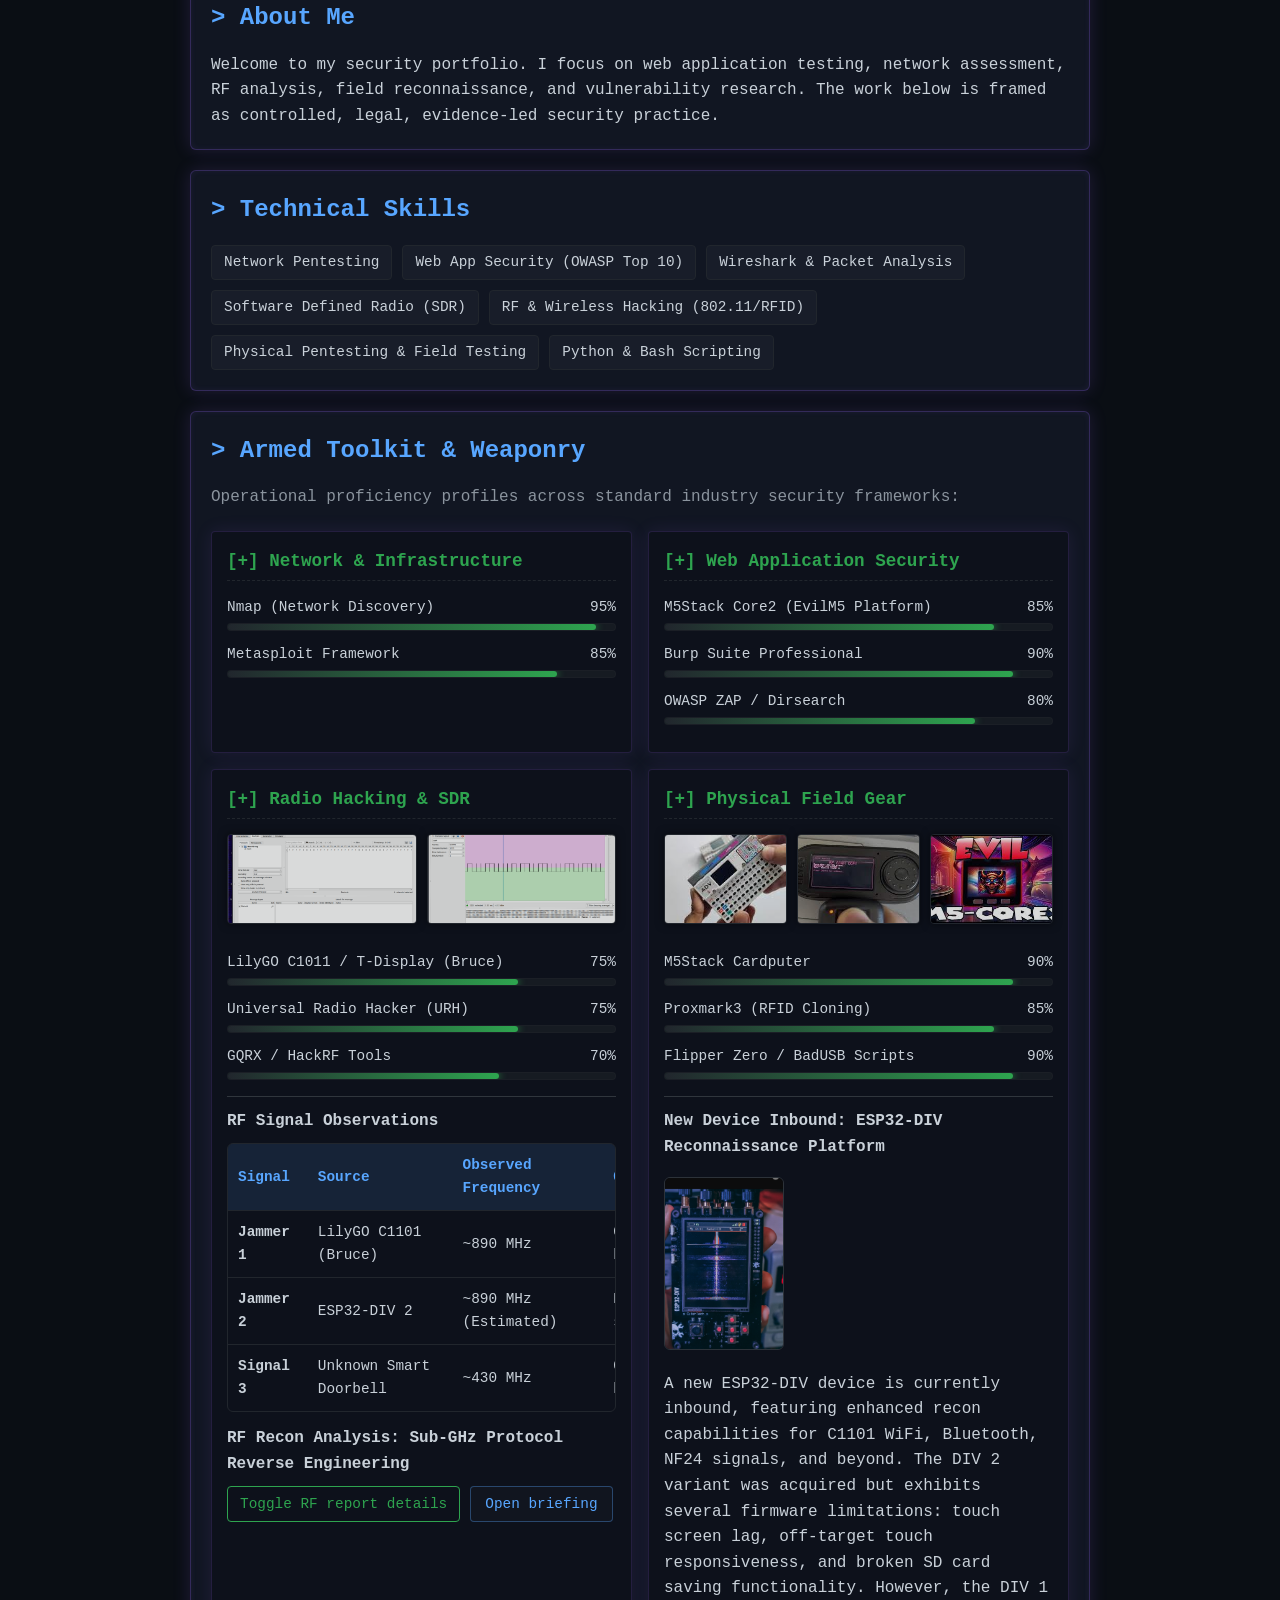
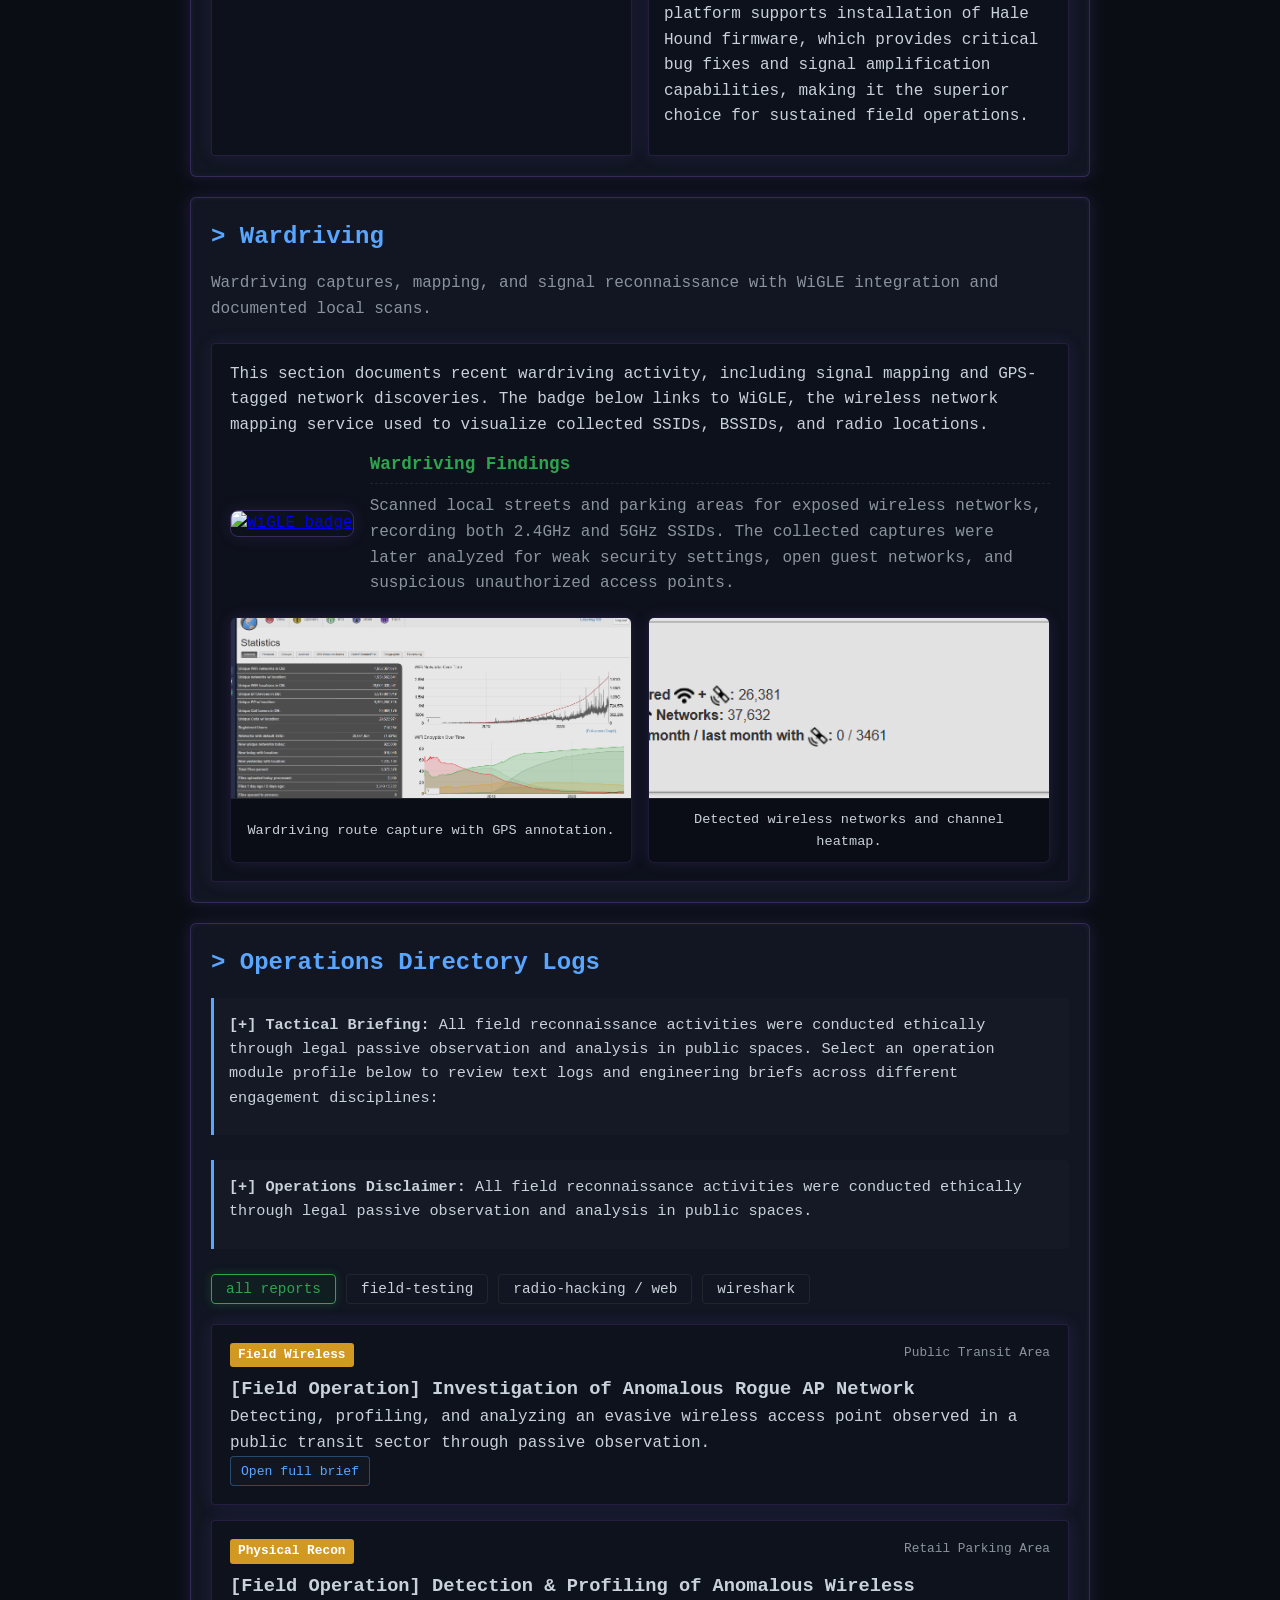
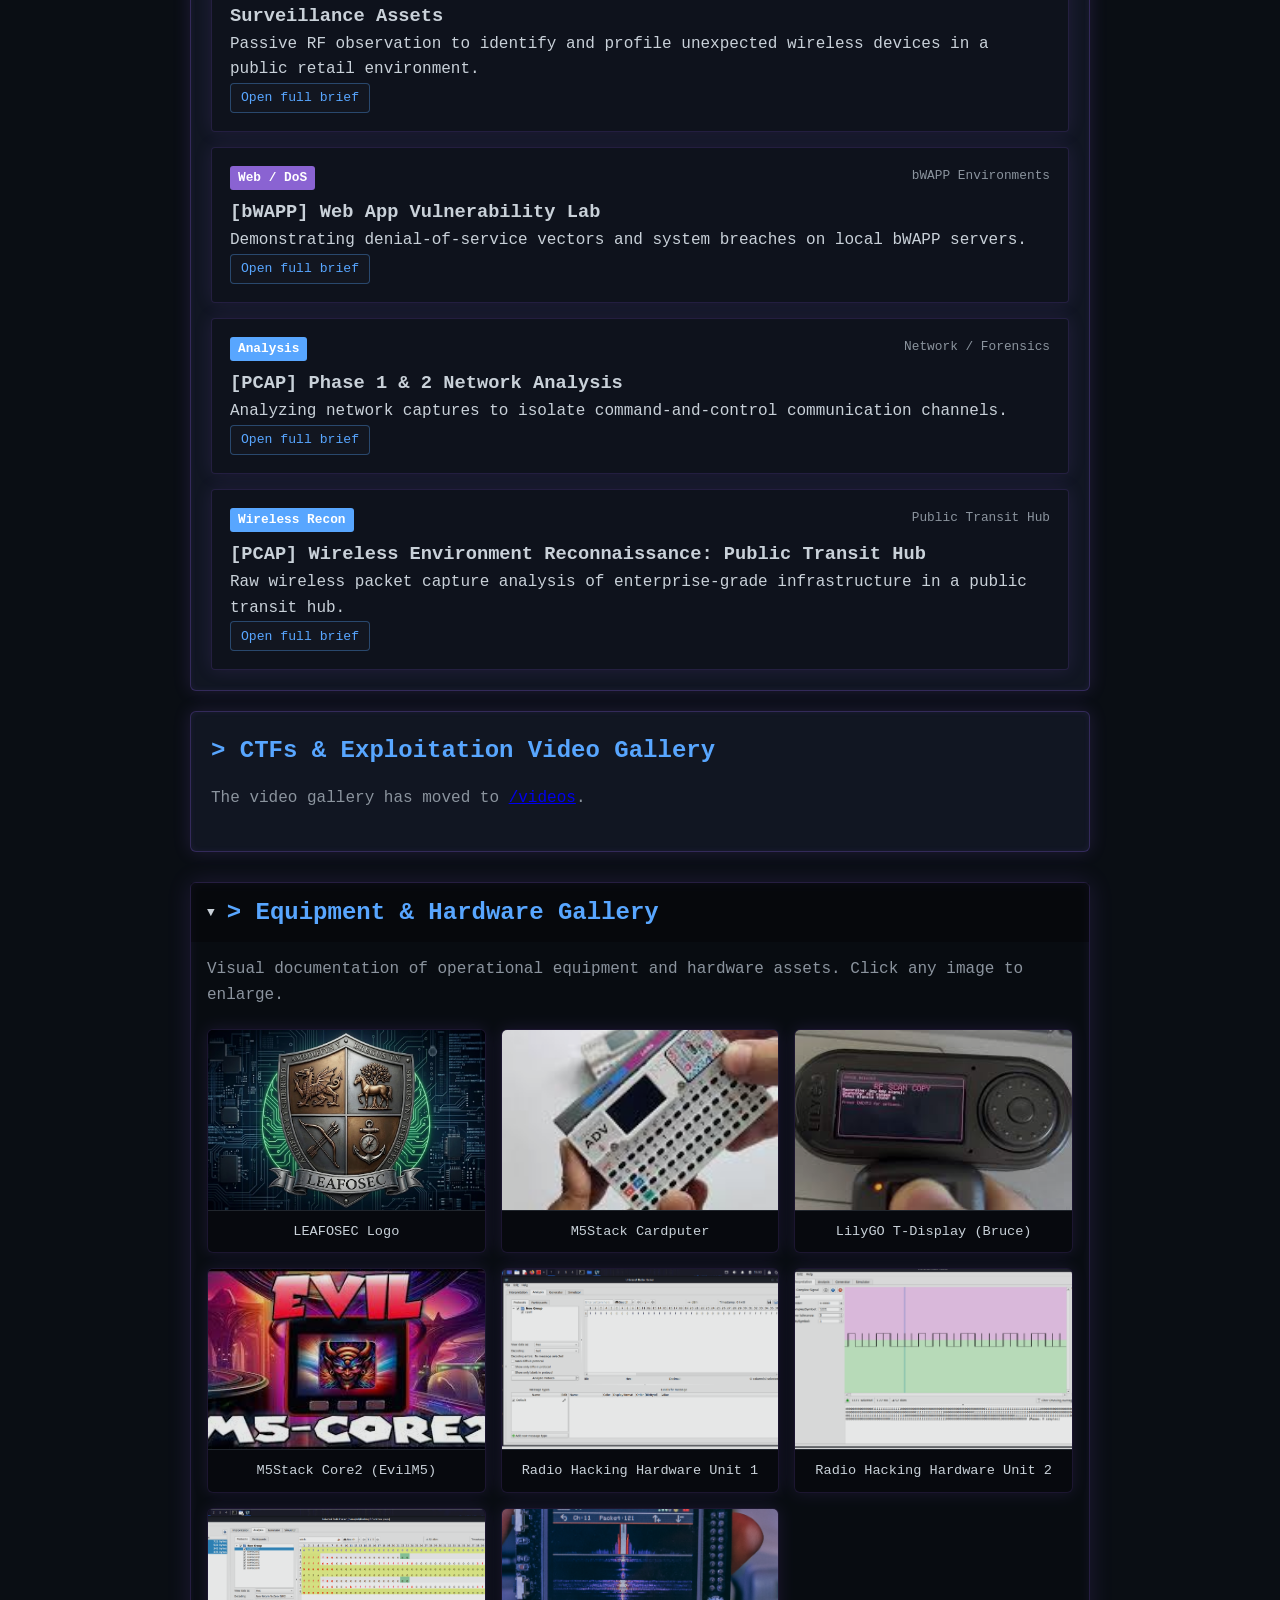
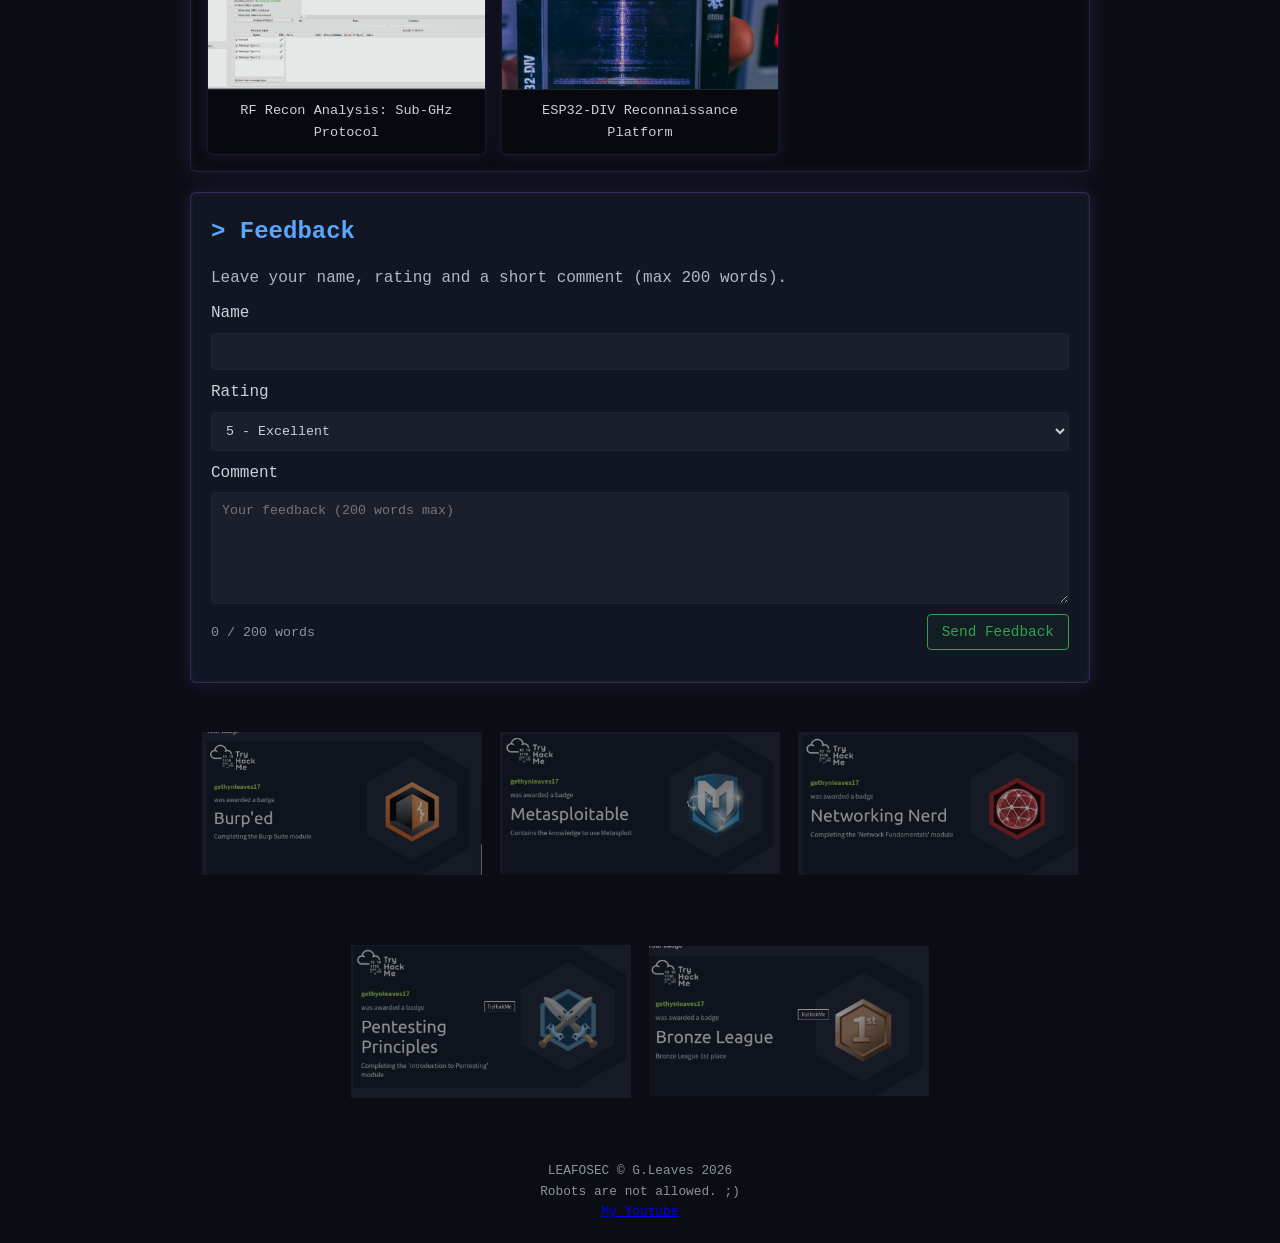
==== commit d64e4089: "update6 update 6 I think?" ====
--- a/index.html
+++ b/index.html
@@ -691,7 +691,7 @@
                             </div>
                             <h5 style="margin: 8px 0 6px 0;">3. Key Findings & Observations</h5>
                             <ul style="margin: 0 0 8px 0; padding-left: 20px; color: var(--text-main);">
-                                <li><strong>Security Posture:</strong> The "ASK4 Wireless (802.1x)" network employs
+                                <li><strong>Security Posture:</strong> The enterprise wireless network employs
                                     enterprise-grade authentication (802.1X/EAP), requiring RADIUS-based authentication.
                                 </li>
                                 <li><strong>Anomalous Behavior:</strong> Probe requests were observed broadcasting an
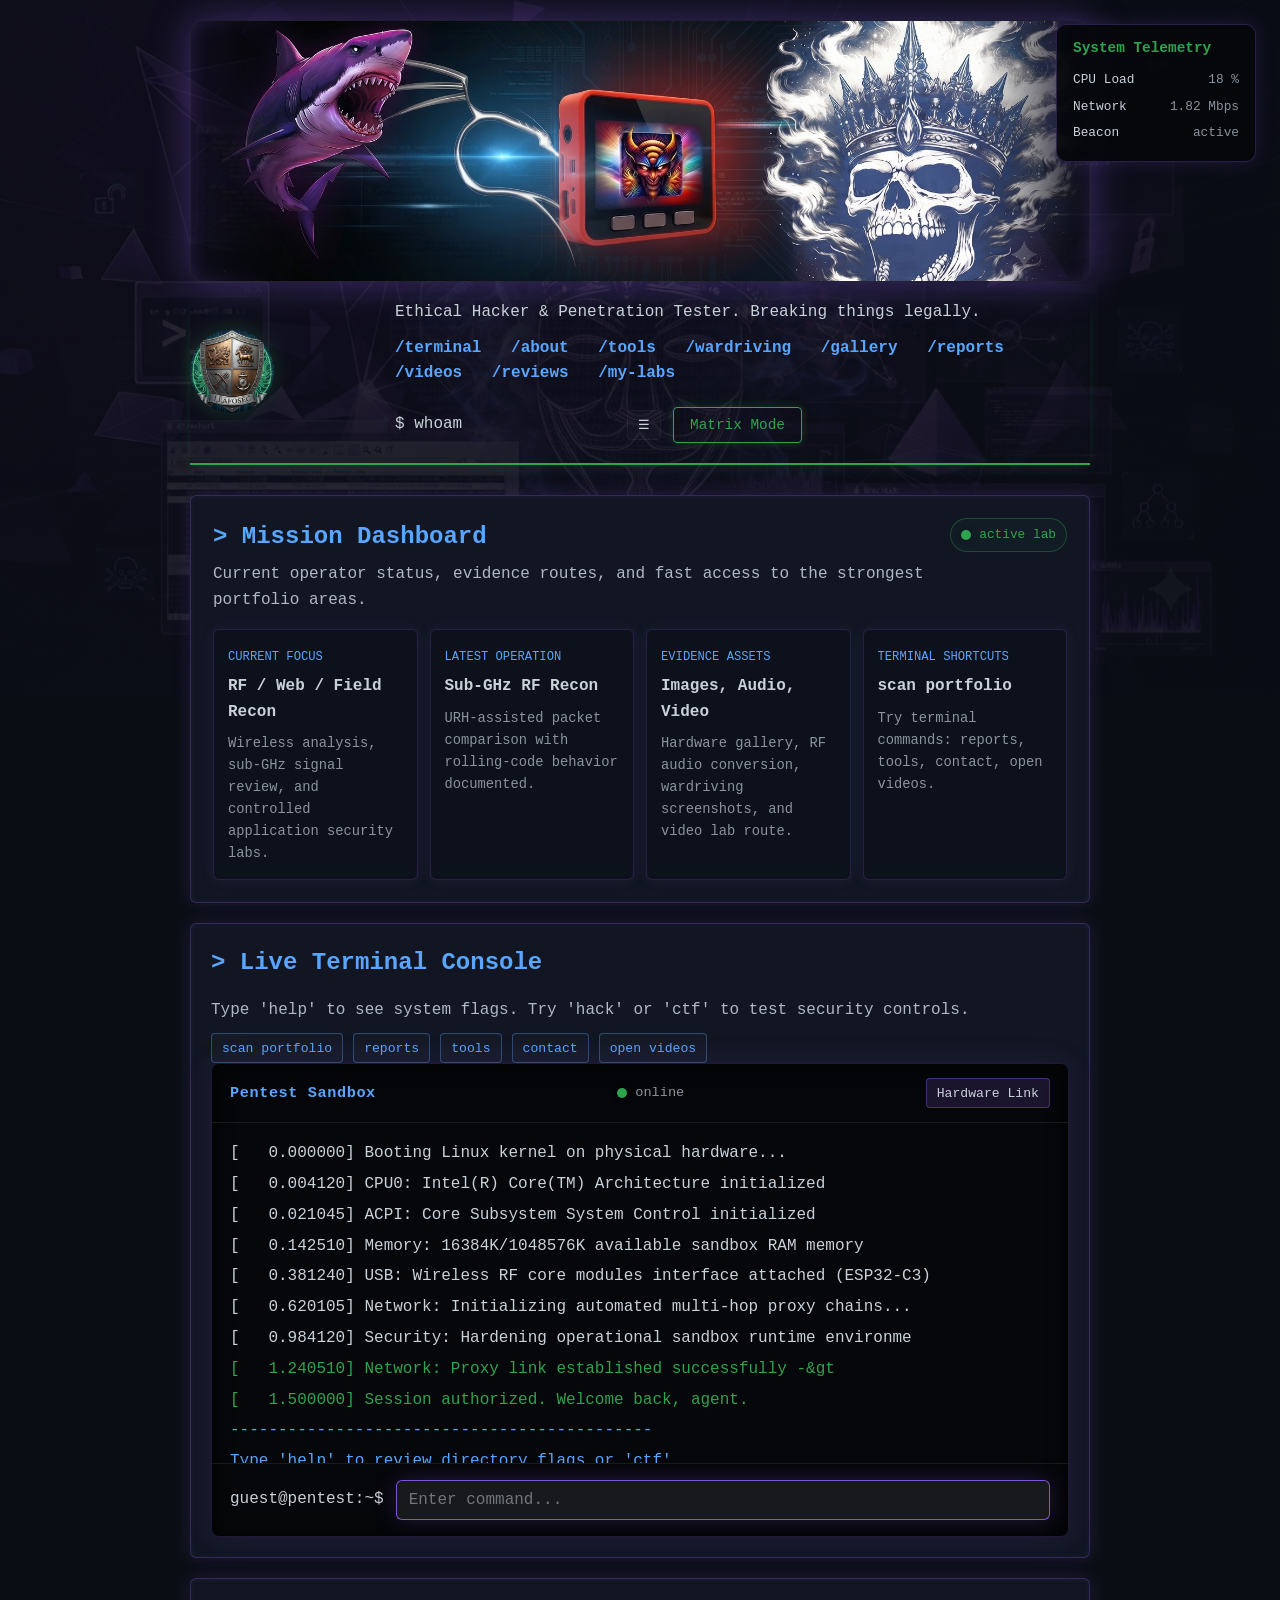
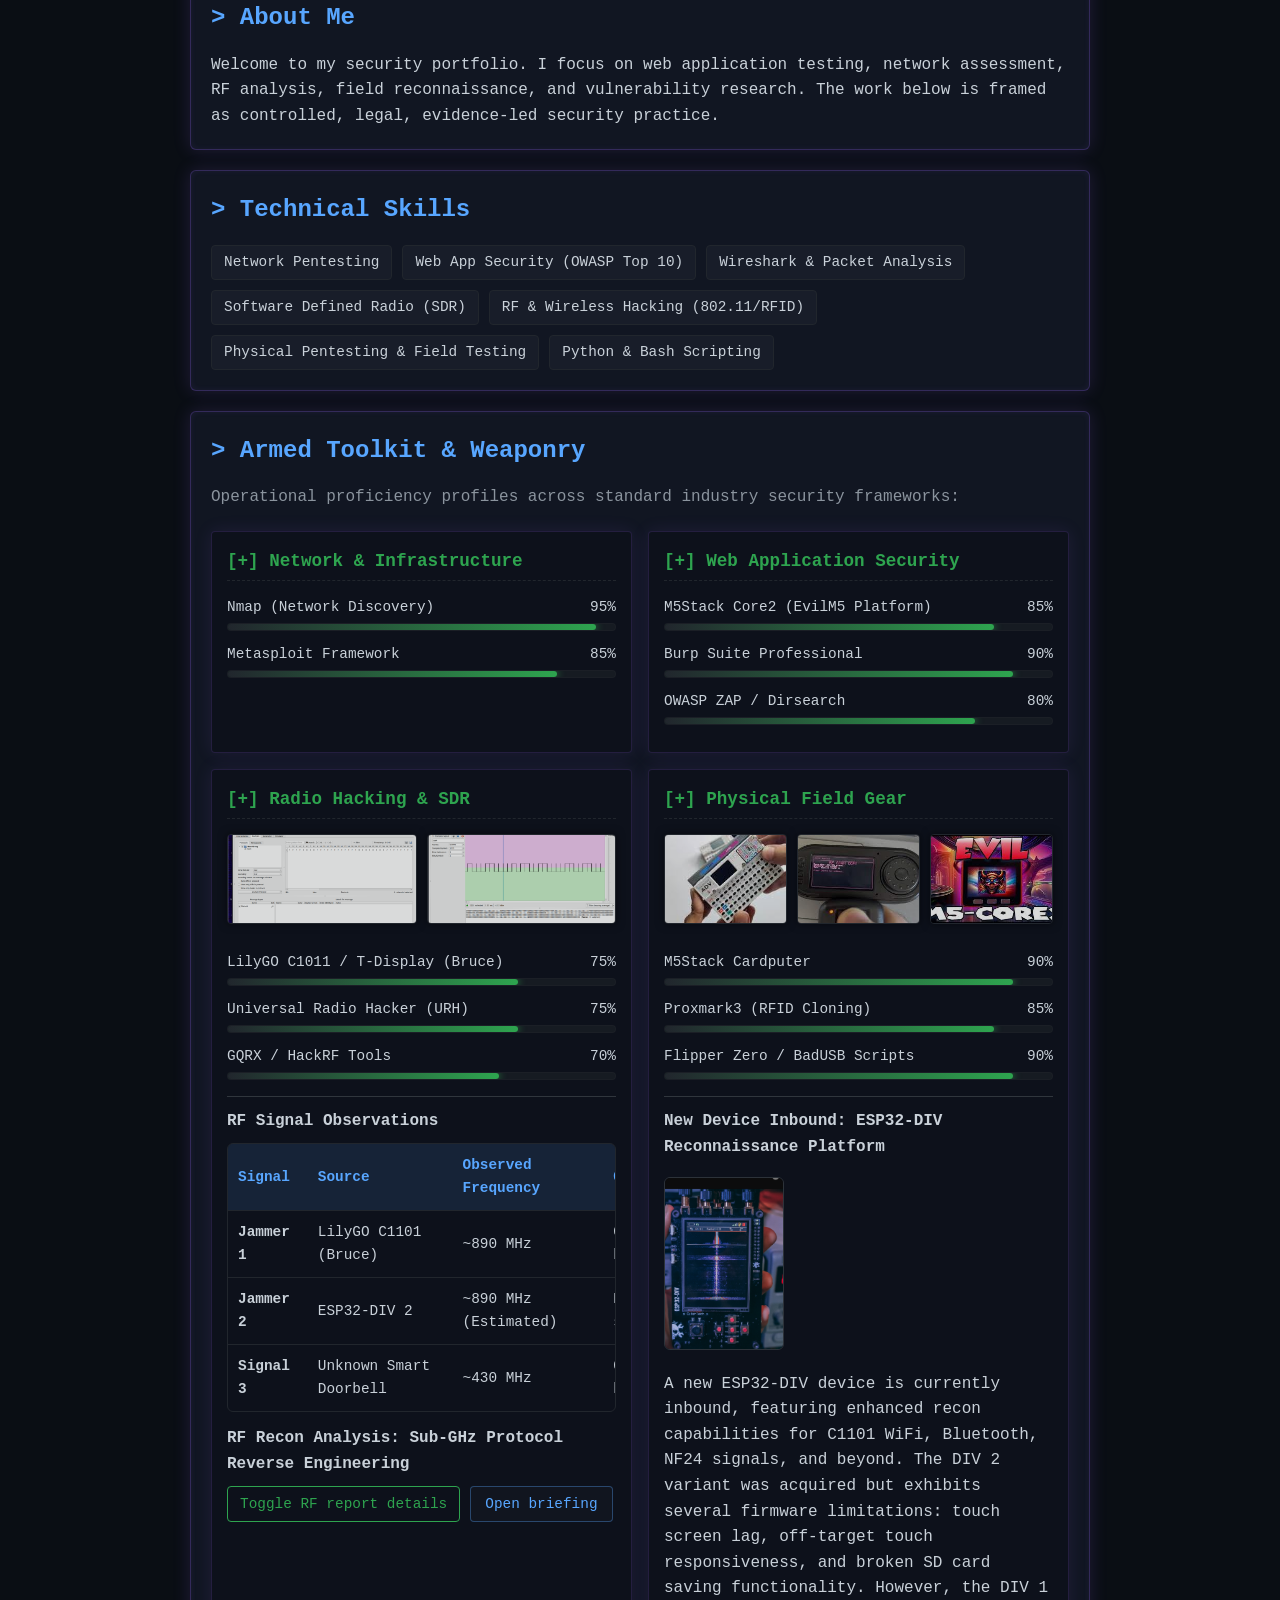
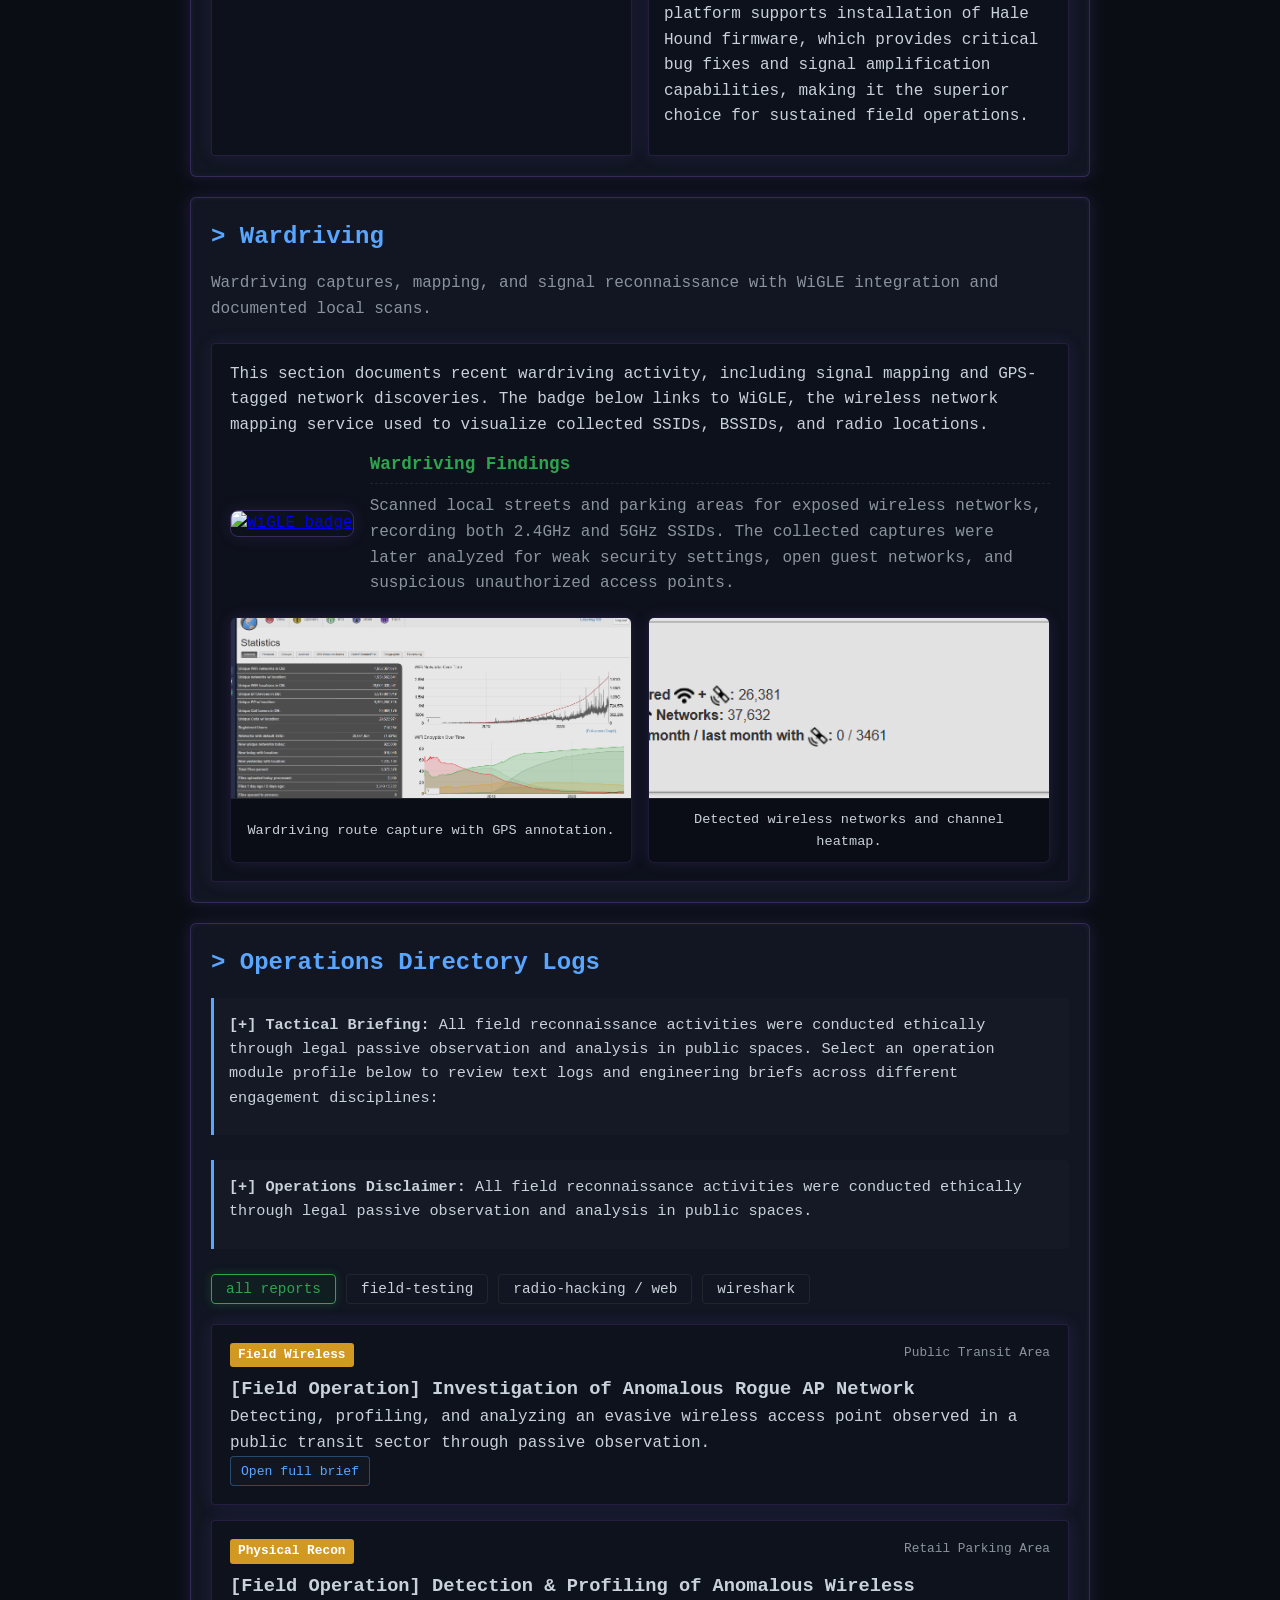
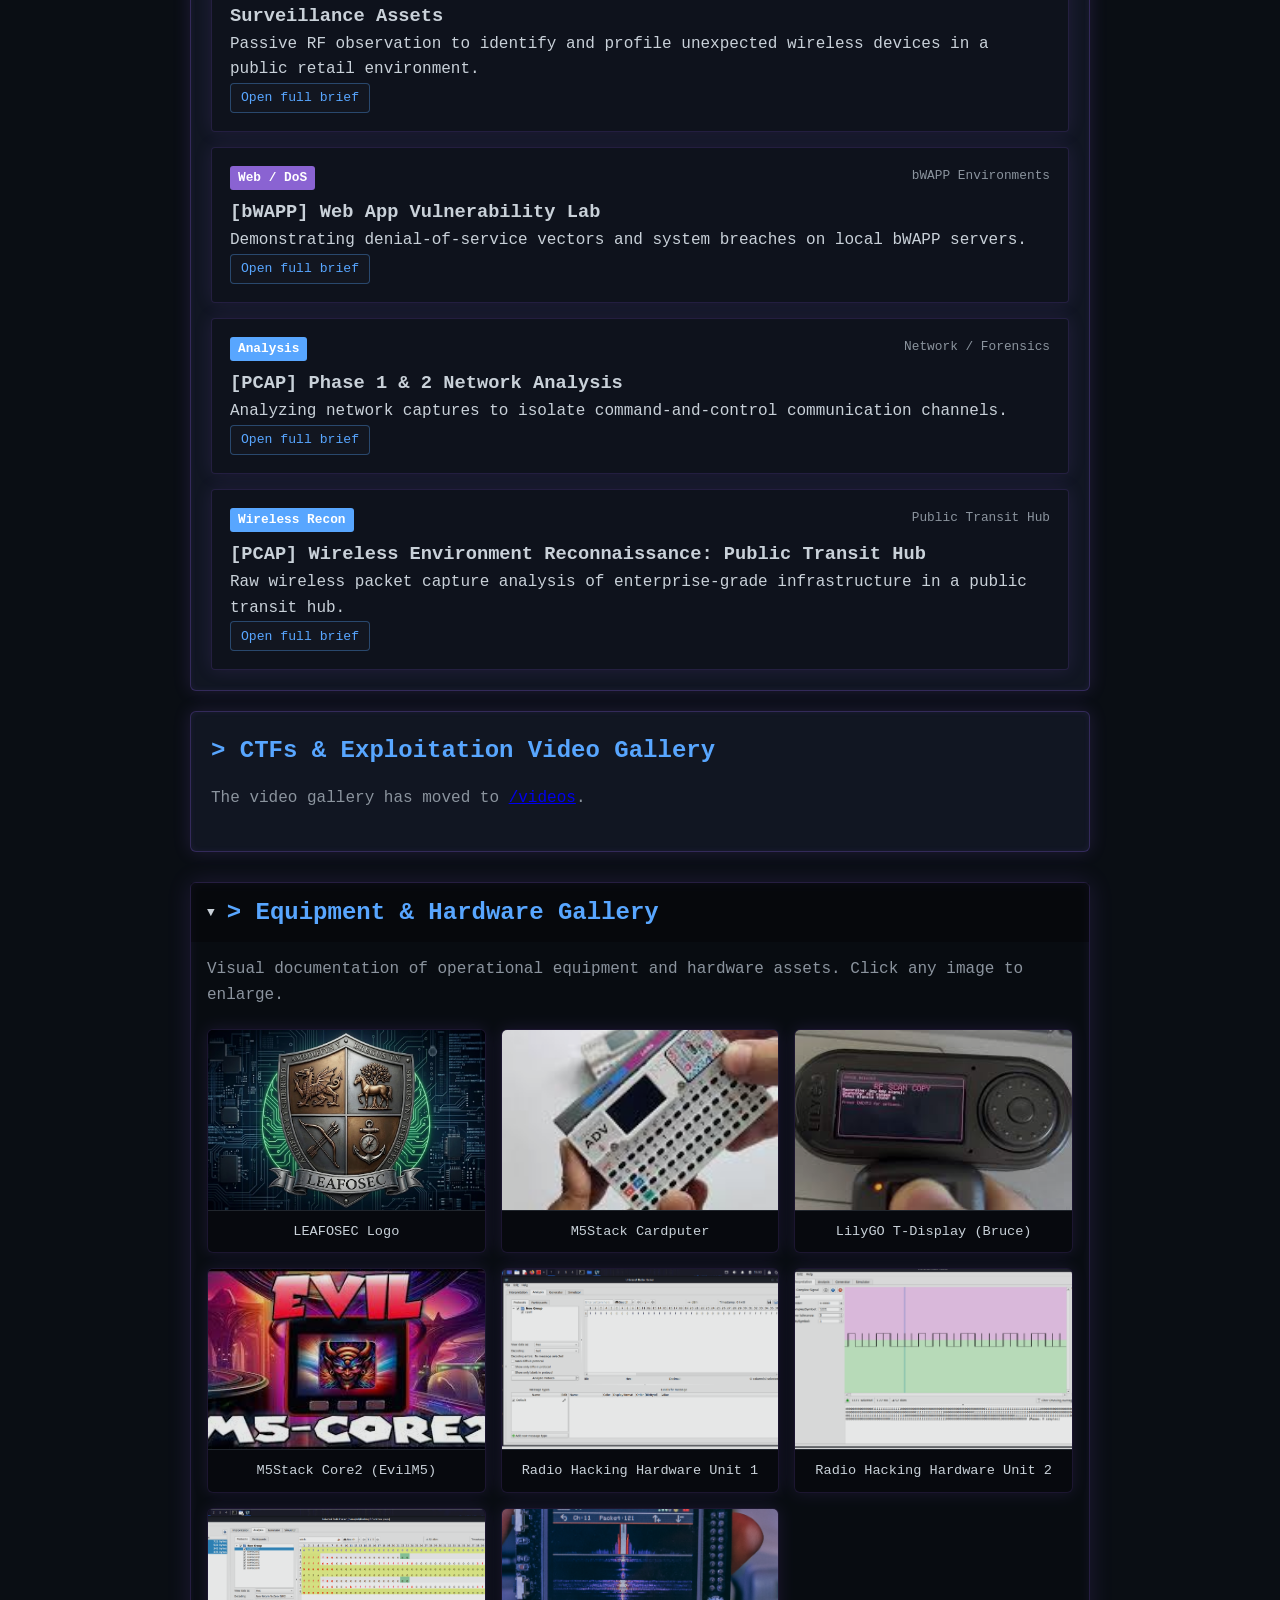
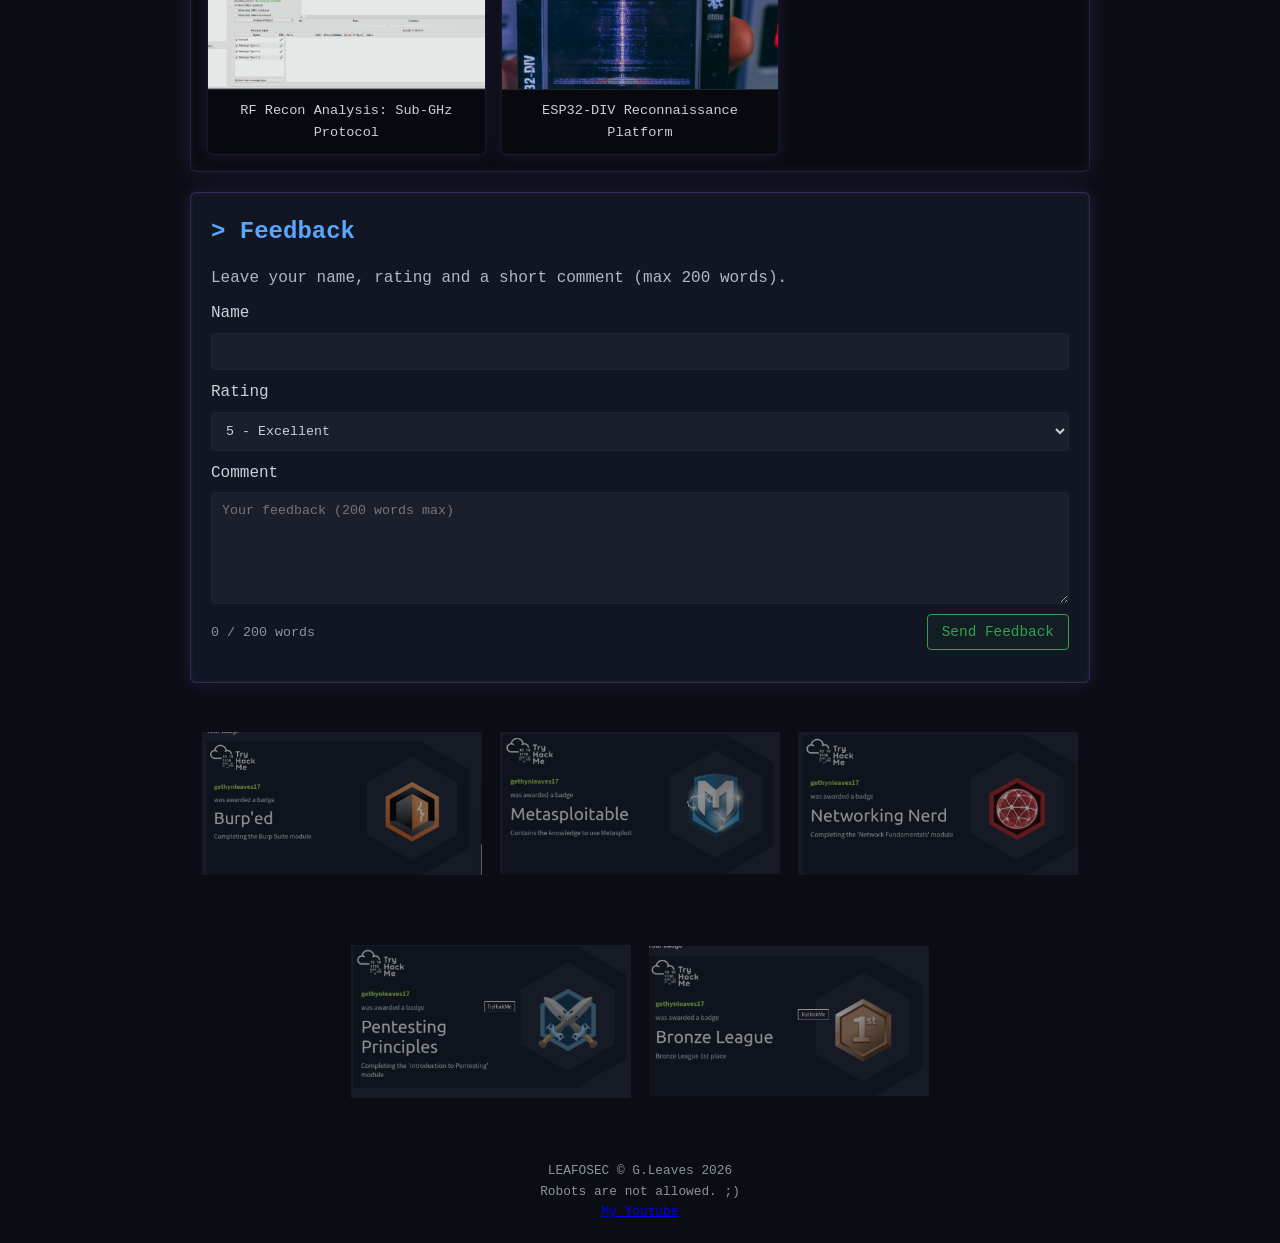
==== commit 95ef8849: "update7 more to come (no clue what to put in this things :(" ====
--- a/index.html
+++ b/index.html
@@ -360,8 +360,7 @@
                                     acoustic signature documentation. This audio representation reveals the underlying
                                     modulation structure and timing patterns that would otherwise be invisible to human
                                     perception.</p>
-                                <p>!cat secret!</p>
-                                <div
+                                 <div
                                     style="margin: 10px 0; padding: 10px; background-color: #0d1117; border-radius: 6px; border: 1px solid #30363d;">
                                     <audio controls style="width: 100%; max-width: 100%;">
                                         <source src="audio/RFaudio.wav" type="audio/wav">
--- a/style.css
+++ b/style.css
@@ -107,42 +107,6 @@
     background: rgba(153, 102, 255, 0.3);
     transform: translateY(-1px);
     box-shadow: 0 0 12px rgba(153, 102, 255, 0.16);
-}
-
-header {
-    border-bottom: 2px solid var(--accent);
-    padding-bottom: 20px;
-    margin-bottom: 30px;
-    box-shadow: 0 4px 15px -5px var(--glow);
-}
-
-.terminal-actions {
-    display: flex;
-    gap: 10px;
-}
-
-.terminal-action-btn {
-    background: rgba(153, 102, 255, 0.15);
-    border: 1px solid rgba(153, 102, 255, 0.35);
-    color: var(--text-main);
-    padding: 6px 10px;
-    border-radius: 4px;
-    font-family: 'Courier New', Courier, monospace;
-    cursor: pointer;
-    transition: background 0.2s ease, box-shadow 0.2s ease, transform 0.2s ease;
-}
-
-.terminal-action-btn:hover {
-    background: rgba(153, 102, 255, 0.3);
-    transform: translateY(-1px);
-    box-shadow: 0 0 12px rgba(153, 102, 255, 0.16);
-}
-
-header {
-    border-bottom: 2px solid var(--accent);
-    padding-bottom: 20px;
-    margin-bottom: 30px;
-    box-shadow: 0 4px 15px -5px var(--glow);
 }
 
 .header-main-flex {
@@ -946,17 +910,13 @@
     border-radius: 4px;
     cursor: pointer;
     font-family: 'Courier New', Courier, monospace;
-    margin-bottom: 10px;
+    margin-bottom: 0;
     transition: all 0.2s ease;
 }
 
 .report-toggle-btn:hover {
     background: var(--accent);
     color: #000;
-}
-
-.report-toggle-btn {
-    margin-bottom: 0;
 }
 
 .report-content {
